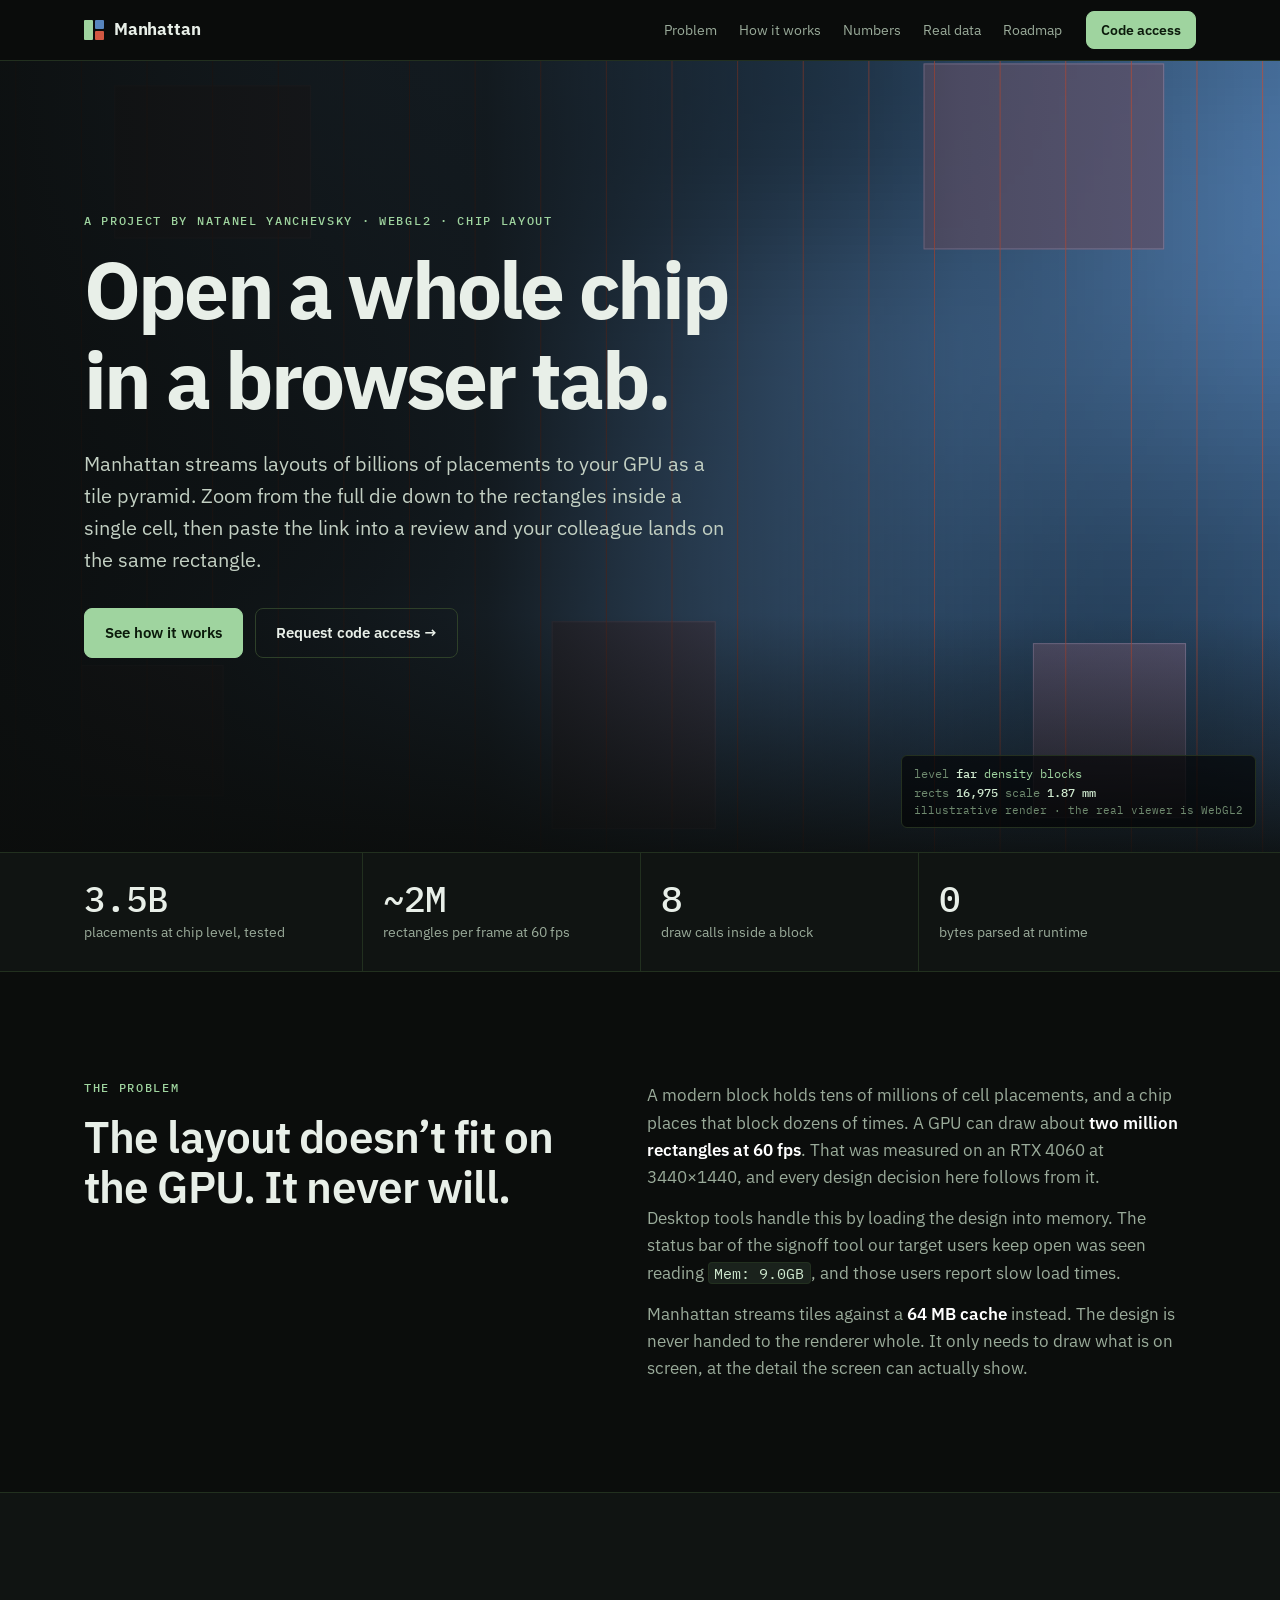
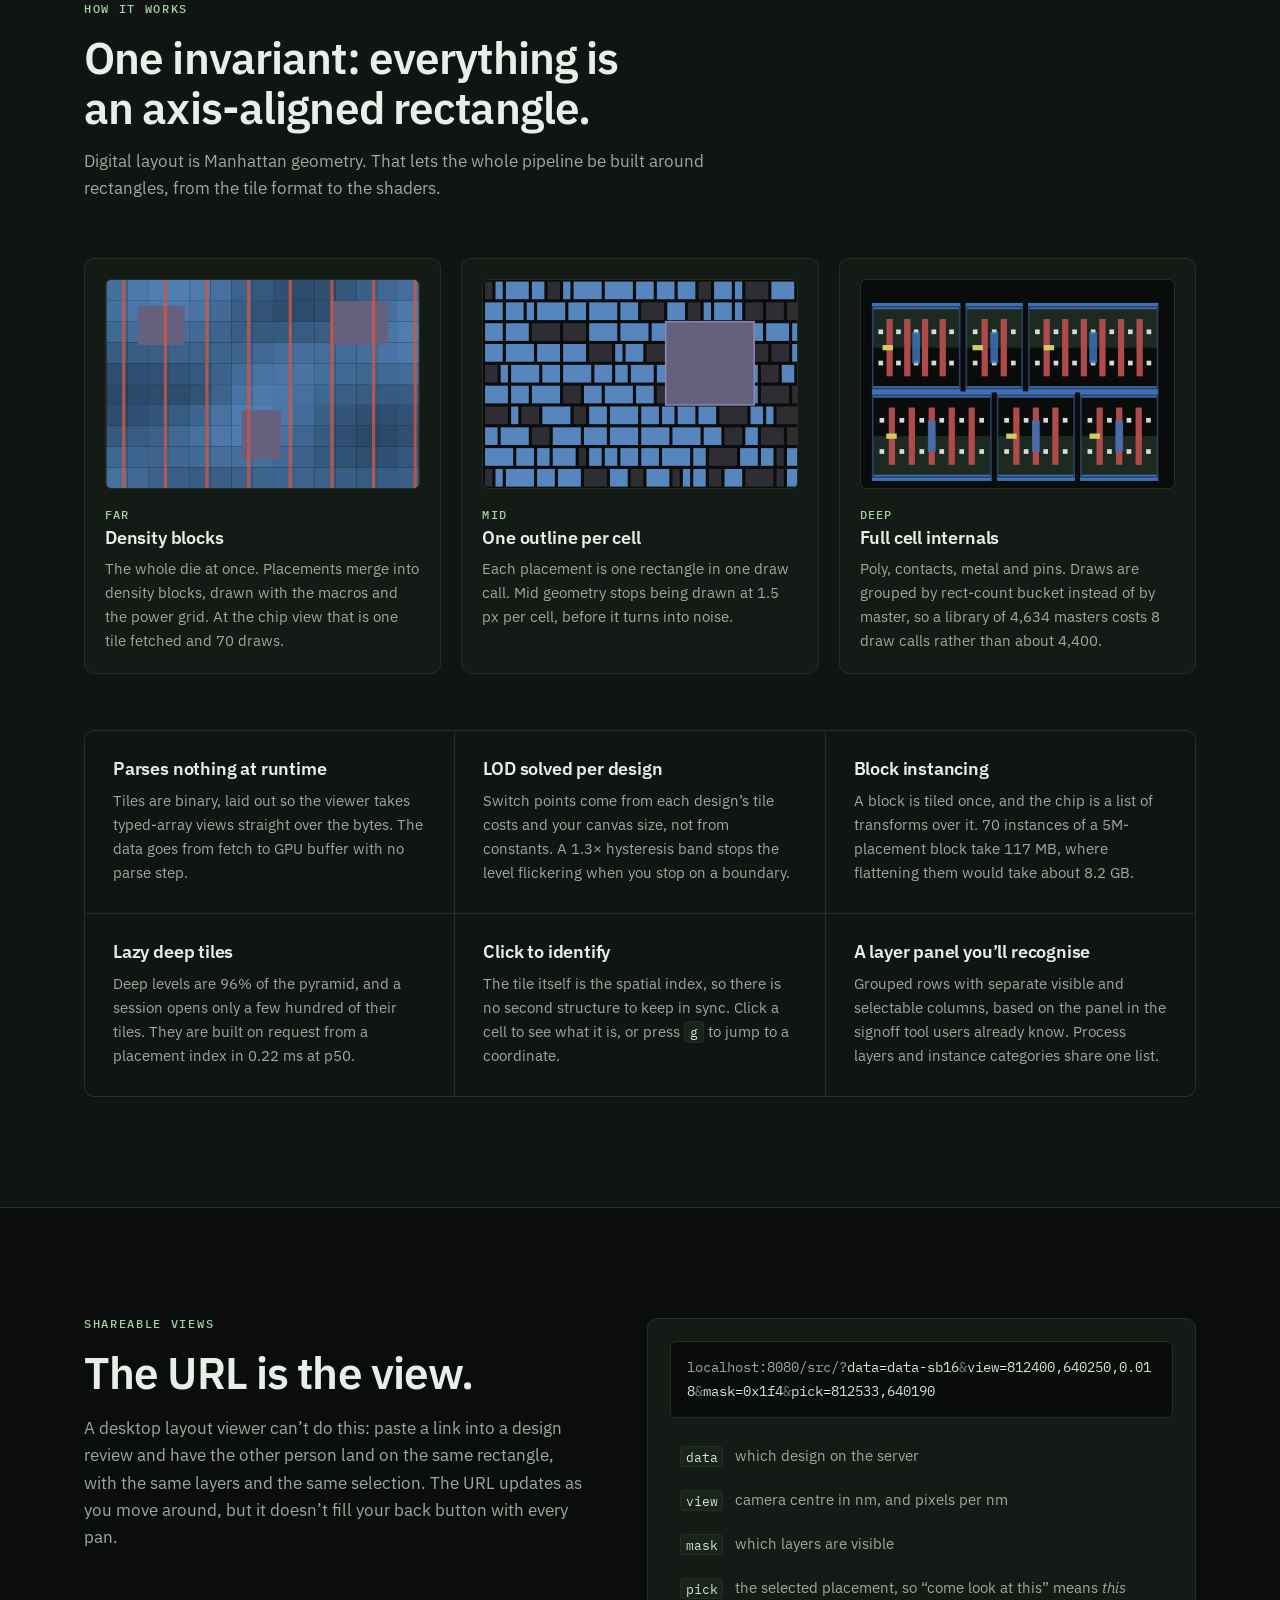
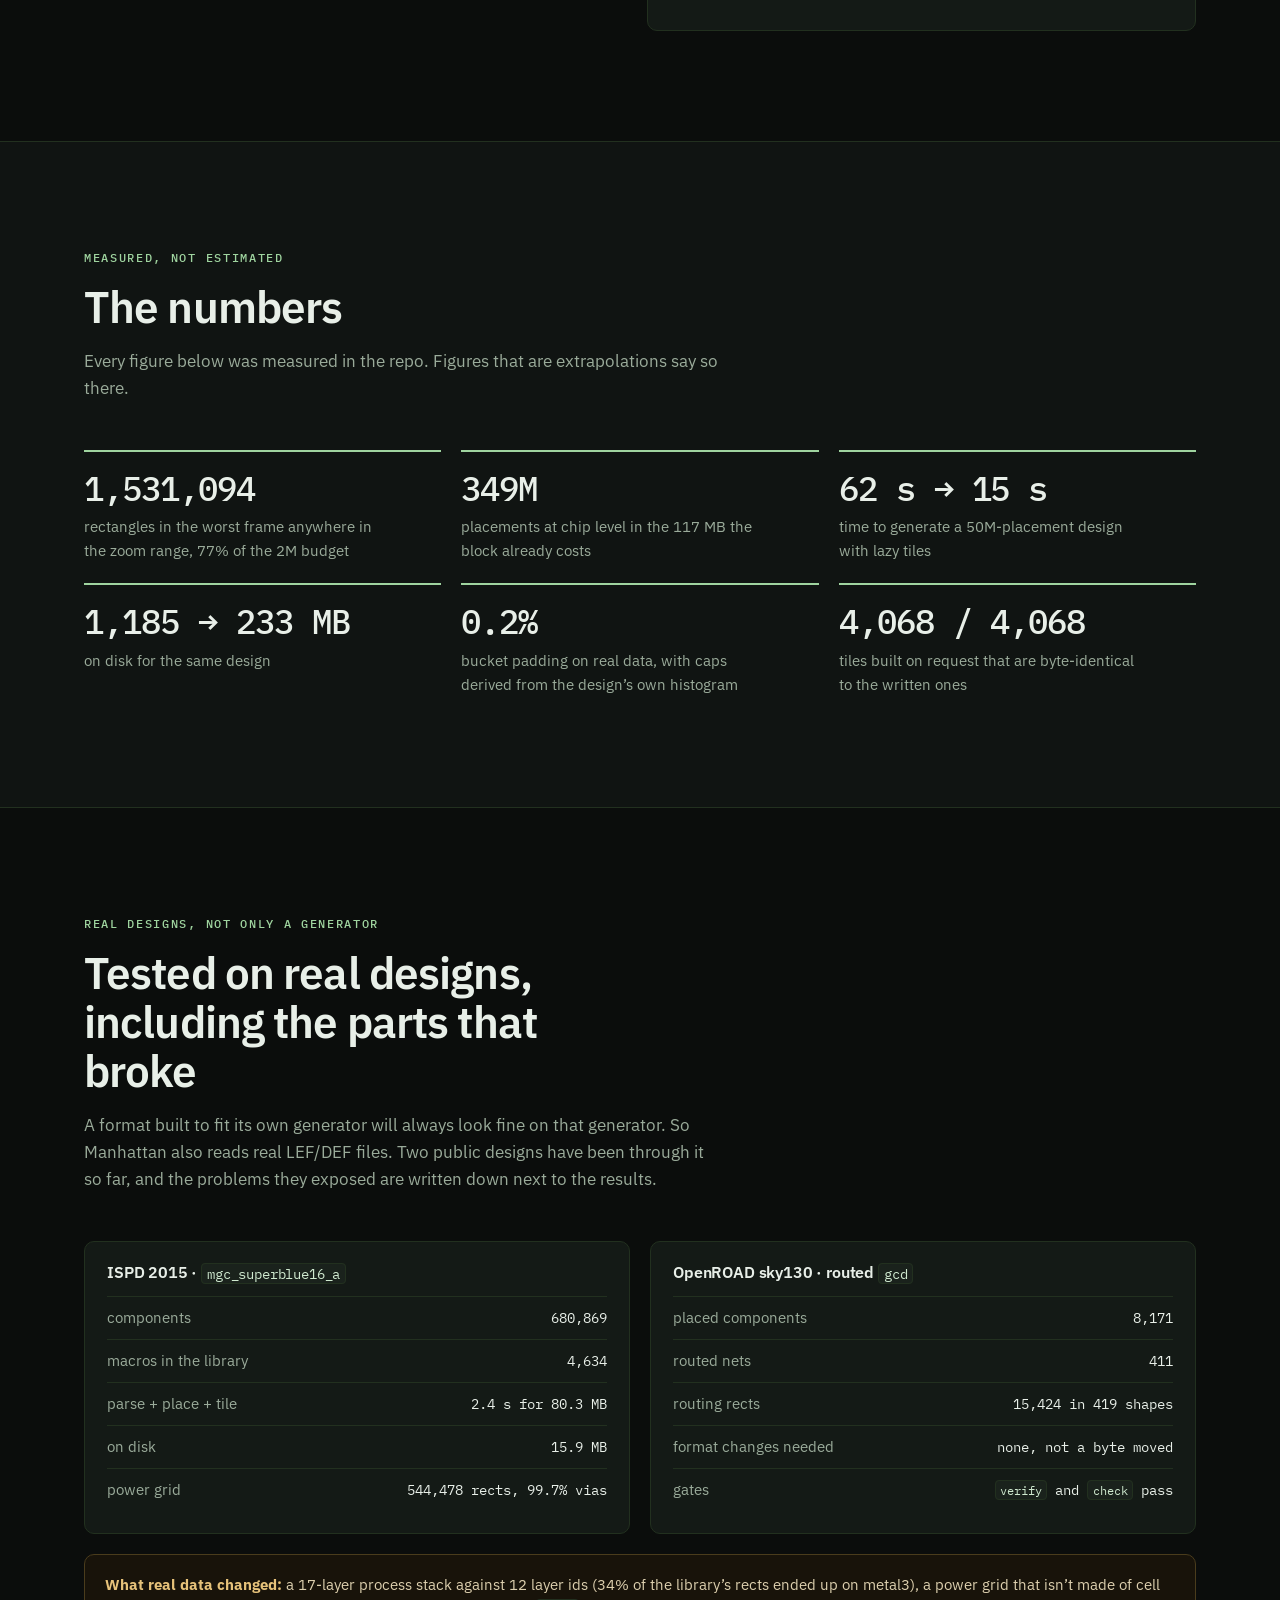
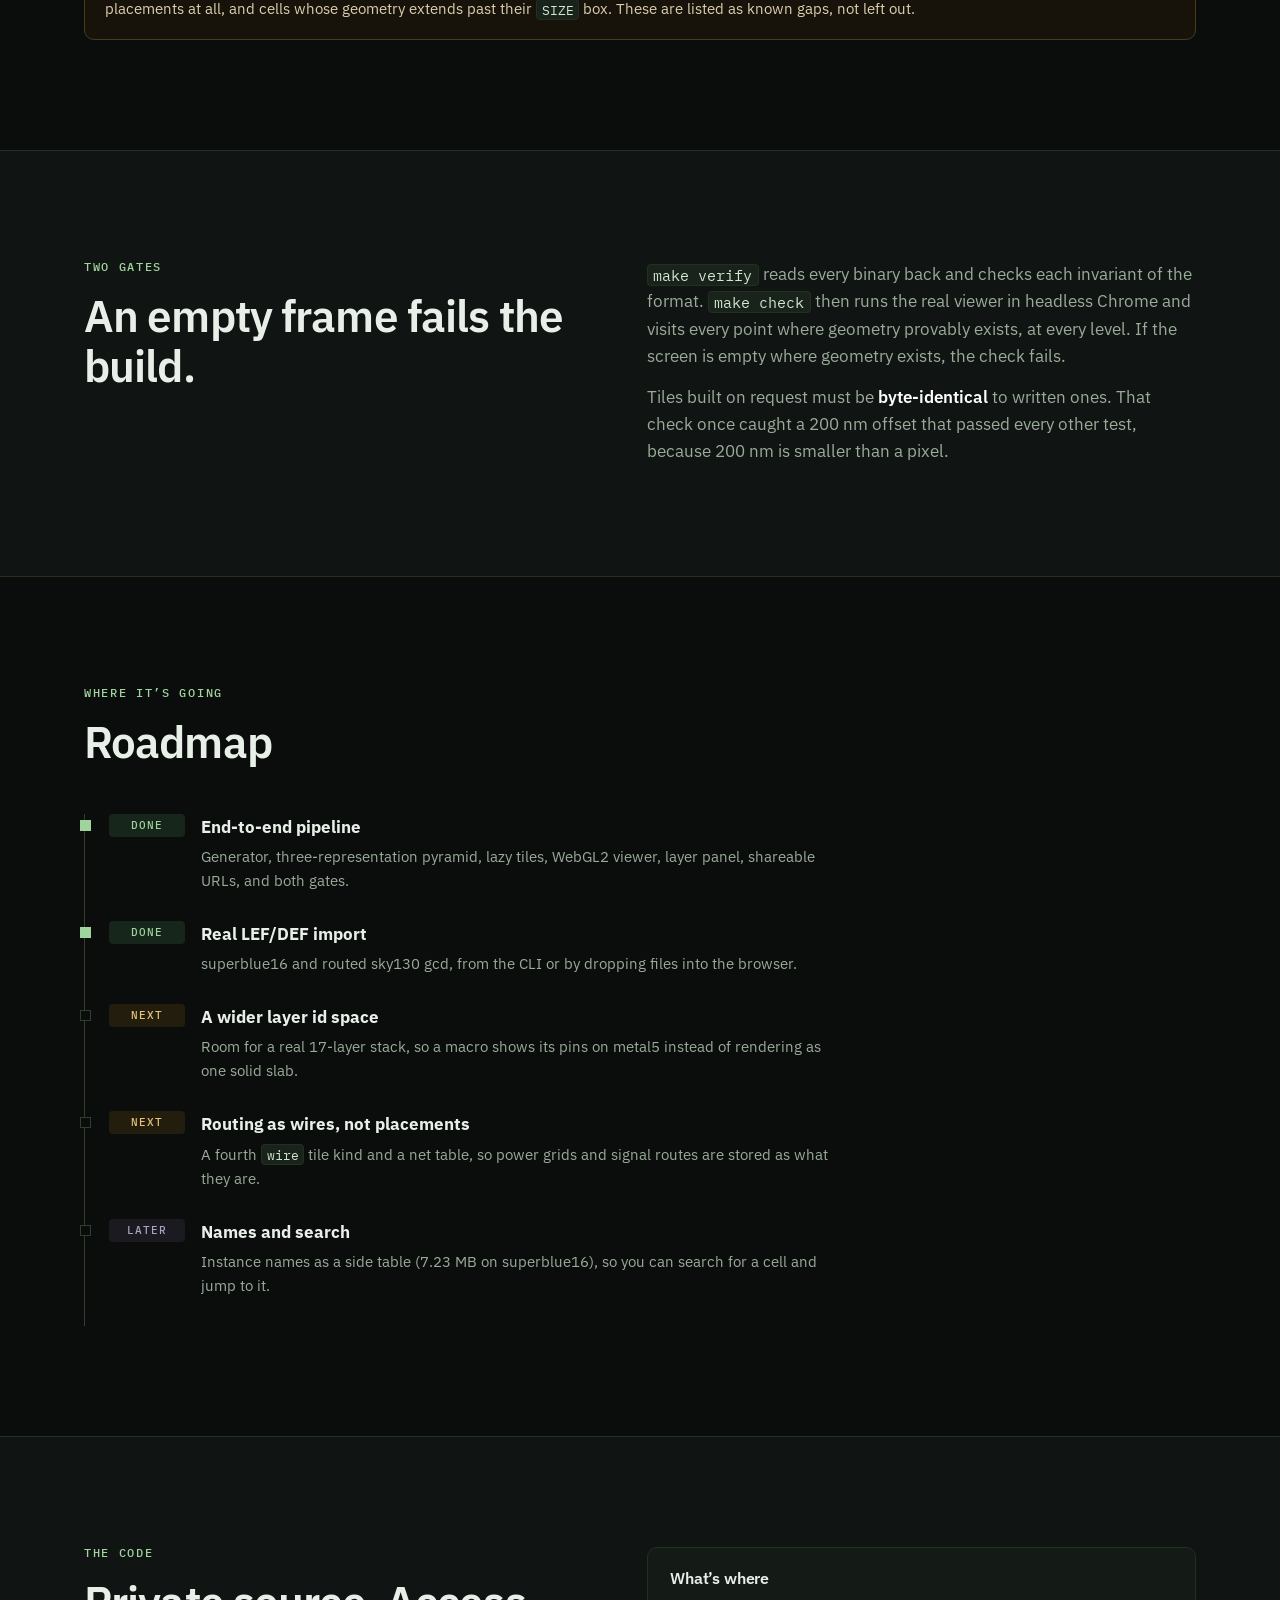
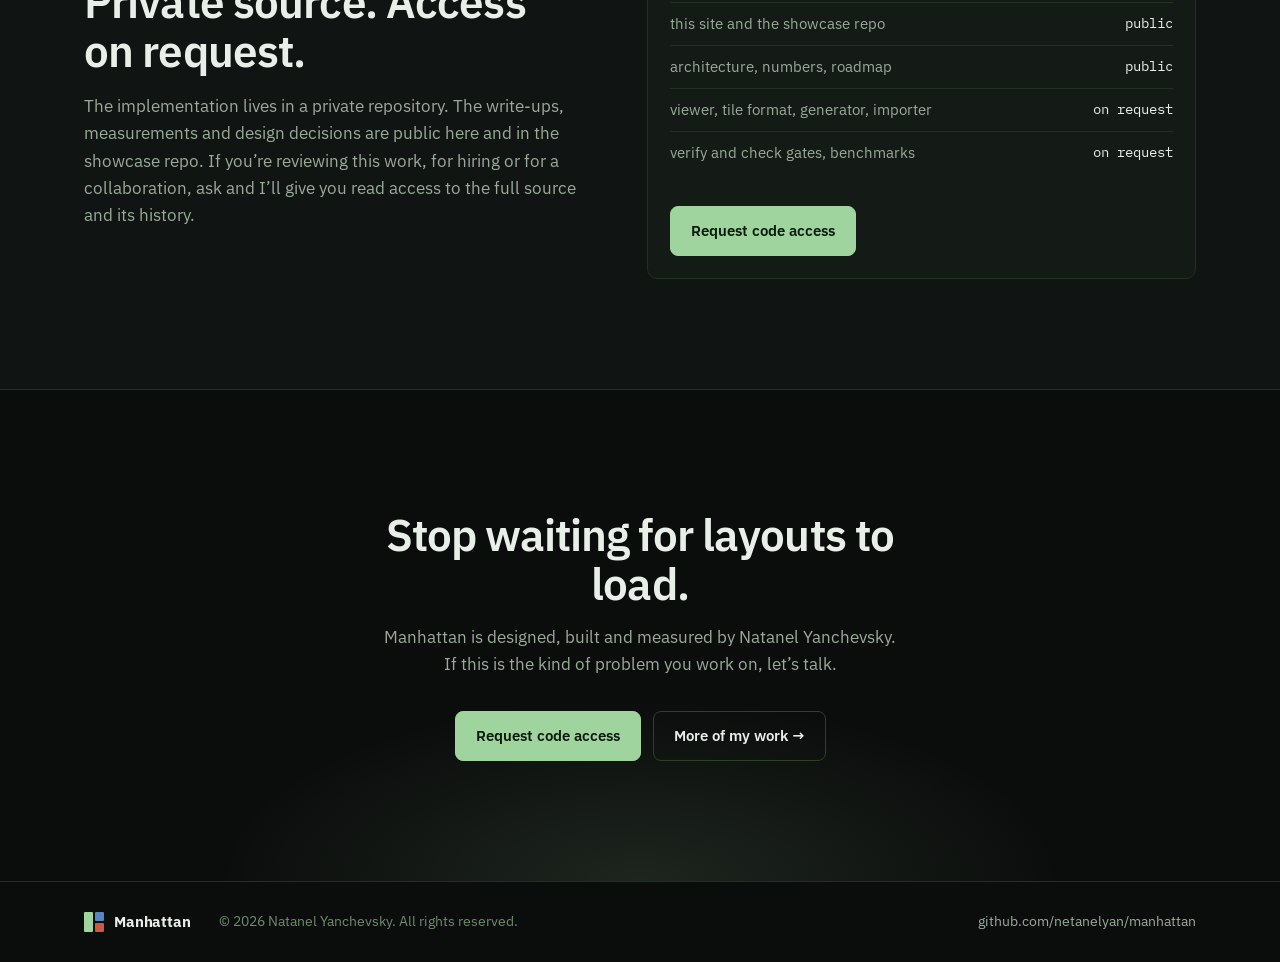
==== website/index.html @ e1d642c1 "Add the Manhattan showcase site, README and view-only license The implementation is private; this re" ====
<!doctype html>
<html lang="en">
<head>
<meta charset="utf-8">
<meta name="viewport" content="width=device-width, initial-scale=1">
<title>Manhattan - Chip layout in a browser tab</title>
<meta name="description" content="Manhattan streams chip layouts of billions of placements to a WebGL2 viewer as a tile pyramid. Pan from the whole die to the rectangles inside one cell, and share the exact view as a link.">
<link rel="icon" href="data:image/svg+xml,%3Csvg xmlns='http://www.w3.org/2000/svg' viewBox='0 0 32 32'%3E%3Crect width='32' height='32' rx='6' fill='%230b0d0c'/%3E%3Crect x='6' y='6' width='9' height='20' fill='%239fd49f'/%3E%3Crect x='17' y='6' width='9' height='9' fill='%235785bd'/%3E%3Crect x='17' y='17' width='9' height='9' fill='%23d15742'/%3E%3C/svg%3E">
<link rel="preconnect" href="https://fonts.googleapis.com">
<link rel="preconnect" href="https://fonts.gstatic.com" crossorigin>
<link href="https://fonts.googleapis.com/css2?family=IBM+Plex+Mono:wght@400;500&family=IBM+Plex+Sans:wght@400;500;600;700&display=swap" rel="stylesheet">
<link rel="stylesheet" href="styles.css">
</head>
<body>

<header class="nav">
  <div class="wrap nav-in">
    <a class="brand" href="#top" aria-label="Manhattan home">
      <span class="mark" aria-hidden="true"><i></i><i></i><i></i></span>
      Manhattan
    </a>
    <nav class="links" aria-label="Sections">
      <a href="#problem">Problem</a>
      <a href="#how">How it works</a>
      <a href="#numbers">Numbers</a>
      <a href="#real-data">Real data</a>
      <a href="#roadmap">Roadmap</a>
    </nav>
    <a class="btn btn-sm" href="#access">Code access</a>
  </div>
</header>

<main id="top">

<!-- Hero -->
<section class="hero">
  <canvas id="chip" aria-hidden="true"></canvas>
  <div class="hero-shade" aria-hidden="true"></div>
  <div class="wrap hero-in">
    <p class="eyebrow">A project by Natanel Yanchevsky · WebGL2 · chip layout</p>
    <h1>Open a whole chip<br>in a browser tab.</h1>
    <p class="lede">
      Manhattan streams layouts of billions of placements to your GPU as a tile pyramid.
      Zoom from the full die down to the rectangles inside a single cell,
      then paste the link into a review and your colleague lands on the same rectangle.
    </p>
    <div class="cta">
      <a class="btn" href="#how">See how it works</a>
      <a class="btn btn-ghost" href="#access">Request code access →</a>
    </div>
  </div>
  <div class="hud" aria-hidden="true">
    <div><span class="k">level</span> <b id="hud-level">far</b> <span id="hud-rep">density blocks</span></div>
    <div><span class="k">rects</span> <b id="hud-rects">0</b> <span class="k">scale</span> <b id="hud-scale">-</b></div>
    <div class="k small">illustrative render · the real viewer is WebGL2</div>
  </div>
</section>

<!-- Proof strip -->
<section class="strip" aria-label="Headline numbers">
  <div class="wrap strip-in">
    <div><b>3.5B</b><span>placements at chip level, tested</span></div>
    <div><b>~2M</b><span>rectangles per frame at 60 fps</span></div>
    <div><b>8</b><span>draw calls inside a block</span></div>
    <div><b>0</b><span>bytes parsed at runtime</span></div>
  </div>
</section>

<!-- Problem -->
<section id="problem" class="section">
  <div class="wrap two">
    <div>
      <p class="eyebrow">The problem</p>
      <h2>The layout doesn’t fit on the GPU. It never will.</h2>
    </div>
    <div class="prose">
      <p>
        A modern block holds tens of millions of cell placements, and a chip places that block
        dozens of times. A GPU can draw about <strong>two million rectangles at 60 fps</strong>.
        That was measured on an RTX 4060 at 3440×1440, and every design decision here follows from it.
      </p>
      <p>
        Desktop tools handle this by loading the design into memory. The status bar of the signoff
        tool our target users keep open was seen reading <code>Mem: 9.0GB</code>, and those users
        report slow load times.
      </p>
      <p>
        Manhattan streams tiles against a <strong>64 MB cache</strong> instead. The design is never handed to the renderer
        whole. It only needs to draw what is on screen, at the detail the screen can actually show.
      </p>
    </div>
  </div>
</section>

<!-- How -->
<section id="how" class="section alt">
  <div class="wrap">
    <p class="eyebrow">How it works</p>
    <h2>One invariant: everything is an axis-aligned rectangle.</h2>
    <p class="sub">
      Digital layout is Manhattan geometry. That lets the whole pipeline be built around
      rectangles, from the tile format to the shaders.
    </p>

    <div class="reps">
      <article class="rep">
        <svg viewBox="0 0 120 80" aria-hidden="true" class="rep-art">
          <g id="far-art"></g>
        </svg>
        <p class="tag">far</p>
        <h3>Density blocks</h3>
        <p>The whole die at once. Placements merge into density blocks, drawn with the macros and the power grid. At the chip view that is one tile fetched and 70 draws.</p>
      </article>
      <article class="rep">
        <svg viewBox="0 0 120 80" aria-hidden="true" class="rep-art">
          <g id="mid-art"></g>
        </svg>
        <p class="tag">mid</p>
        <h3>One outline per cell</h3>
        <p>Each placement is one rectangle in one draw call. Mid geometry stops being drawn at 1.5 px per cell, before it turns into noise.</p>
      </article>
      <article class="rep">
        <svg viewBox="0 0 120 80" aria-hidden="true" class="rep-art">
          <g id="deep-art"></g>
        </svg>
        <p class="tag">deep</p>
        <h3>Full cell internals</h3>
        <p>Poly, contacts, metal and pins. Draws are grouped by rect-count bucket instead of by master, so a library of 4,634 masters costs 8 draw calls rather than about 4,400.</p>
      </article>
    </div>

    <div class="grid3">
      <div class="feat">
        <h3>Parses nothing at runtime</h3>
        <p>Tiles are binary, laid out so the viewer takes typed-array views straight over the bytes. The data goes from fetch to GPU buffer with no parse step.</p>
      </div>
      <div class="feat">
        <h3>LOD solved per design</h3>
        <p>Switch points come from each design’s tile costs and your canvas size, not from constants. A 1.3× hysteresis band stops the level flickering when you stop on a boundary.</p>
      </div>
      <div class="feat">
        <h3>Block instancing</h3>
        <p>A block is tiled once, and the chip is a list of transforms over it. 70 instances of a 5M-placement block take 117 MB, where flattening them would take about 8.2 GB.</p>
      </div>
      <div class="feat">
        <h3>Lazy deep tiles</h3>
        <p>Deep levels are 96% of the pyramid, and a session opens only a few hundred of their tiles. They are built on request from a placement index in 0.22 ms at p50.</p>
      </div>
      <div class="feat">
        <h3>Click to identify</h3>
        <p>The tile itself is the spatial index, so there is no second structure to keep in sync. Click a cell to see what it is, or press <kbd>g</kbd> to jump to a coordinate.</p>
      </div>
      <div class="feat">
        <h3>A layer panel you’ll recognise</h3>
        <p>Grouped rows with separate visible and selectable columns, based on the panel in the signoff tool users already know. Process layers and instance categories share one list.</p>
      </div>
    </div>
  </div>
</section>

<!-- Share -->
<section id="share" class="section">
  <div class="wrap two">
    <div>
      <p class="eyebrow">Shareable views</p>
      <h2>The URL is the view.</h2>
      <p class="prose">
        A desktop layout viewer can’t do this: paste a link into a design review
        and have the other person land on the same rectangle, with the same layers and the same selection.
        The URL updates as you move around, but it doesn’t fill your back button with every pan.
      </p>
    </div>
    <div class="url-card">
      <div class="url" id="url">
        <span class="u-host">localhost:8080/src/?</span><span class="u-p" data-i="0">data=data-sb16</span>&amp;<span class="u-p" data-i="1">view=812400,640250,0.018</span>&amp;<span class="u-p" data-i="2">mask=0x1f4</span>&amp;<span class="u-p" data-i="3">pick=812533,640190</span>
      </div>
      <ul class="url-legend">
        <li data-i="0"><code>data</code> which design on the server</li>
        <li data-i="1"><code>view</code> camera centre in nm, and pixels per nm</li>
        <li data-i="2"><code>mask</code> which layers are visible</li>
        <li data-i="3"><code>pick</code> the selected placement, so “come look at this” means <em>this</em></li>
      </ul>
    </div>
  </div>
</section>

<!-- Numbers -->
<section id="numbers" class="section alt">
  <div class="wrap">
    <p class="eyebrow">Measured, not estimated</p>
    <h2>The numbers</h2>
    <p class="sub">Every figure below was measured in the repo. Figures that are extrapolations say so there.</p>
    <div class="stats">
      <div class="stat"><b>1,531,094</b><span>rectangles in the worst frame anywhere in the zoom range, 77% of the 2M budget</span></div>
      <div class="stat"><b>349M</b><span>placements at chip level in the 117 MB the block already costs</span></div>
      <div class="stat"><b>62 s → 15 s</b><span>time to generate a 50M-placement design with lazy tiles</span></div>
      <div class="stat"><b>1,185 → 233 MB</b><span>on disk for the same design</span></div>
      <div class="stat"><b>0.2%</b><span>bucket padding on real data, with caps derived from the design’s own histogram</span></div>
      <div class="stat"><b>4,068 / 4,068</b><span>tiles built on request that are byte-identical to the written ones</span></div>
    </div>
  </div>
</section>

<!-- Real data -->
<section id="real-data" class="section">
  <div class="wrap">
    <p class="eyebrow">Real designs, not only a generator</p>
    <h2>Tested on real designs, including the parts that broke</h2>
    <p class="sub">
      A format built to fit its own generator will always look fine on that generator.
      So Manhattan also reads real LEF/DEF files. Two public designs have been through it so far,
      and the problems they exposed are written down next to the results.
    </p>
    <div class="tables">
      <div class="tcard">
        <h3>ISPD 2015 · <code>mgc_superblue16_a</code></h3>
        <table>
          <tr><th>components</th><td>680,869</td></tr>
          <tr><th>macros in the library</th><td>4,634</td></tr>
          <tr><th>parse + place + tile</th><td>2.4 s for 80.3 MB</td></tr>
          <tr><th>on disk</th><td>15.9 MB</td></tr>
          <tr><th>power grid</th><td>544,478 rects, 99.7% vias</td></tr>
        </table>
      </div>
      <div class="tcard">
        <h3>OpenROAD sky130 · routed <code>gcd</code></h3>
        <table>
          <tr><th>placed components</th><td>8,171</td></tr>
          <tr><th>routed nets</th><td>411</td></tr>
          <tr><th>routing rects</th><td>15,424 in 419 shapes</td></tr>
          <tr><th>format changes needed</th><td>none, not a byte moved</td></tr>
          <tr><th>gates</th><td><code>verify</code> and <code>check</code> pass</td></tr>
        </table>
      </div>
    </div>
    <div class="callout">
      <b>What real data changed:</b> a 17-layer process stack against 12 layer ids (34% of the library’s rects
      ended up on metal3), a power grid that isn’t made of cell placements at all, and cells whose
      geometry extends past their <code>SIZE</code> box. These are listed as known gaps, not left out.
    </div>
  </div>
</section>

<!-- Gates -->
<section class="section alt">
  <div class="wrap two">
    <div>
      <p class="eyebrow">Two gates</p>
      <h2>An empty frame fails the build.</h2>
    </div>
    <div class="prose">
      <p>
        <code>make verify</code> reads every binary back and checks each invariant of the format.
        <code>make check</code> then runs the real viewer in headless Chrome and visits every point where geometry
        provably exists, at every level. If the screen is empty where geometry exists, the check fails.
      </p>
      <p>
        Tiles built on request must be <strong>byte-identical</strong> to written ones.
        That check once caught a 200 nm offset that passed every other test, because 200 nm is smaller than a pixel.
      </p>
    </div>
  </div>
</section>

<!-- Roadmap -->
<section id="roadmap" class="section">
  <div class="wrap">
    <p class="eyebrow">Where it’s going</p>
    <h2>Roadmap</h2>
    <ol class="road">
      <li><span class="st done">done</span><div><b>End-to-end pipeline</b><p>Generator, three-representation pyramid, lazy tiles, WebGL2 viewer, layer panel, shareable URLs, and both gates.</p></div></li>
      <li><span class="st done">done</span><div><b>Real LEF/DEF import</b><p>superblue16 and routed sky130 gcd, from the CLI or by dropping files into the browser.</p></div></li>
      <li><span class="st next">next</span><div><b>A wider layer id space</b><p>Room for a real 17-layer stack, so a macro shows its pins on metal5 instead of rendering as one solid slab.</p></div></li>
      <li><span class="st next">next</span><div><b>Routing as wires, not placements</b><p>A fourth <code>wire</code> tile kind and a net table, so power grids and signal routes are stored as what they are.</p></div></li>
      <li><span class="st later">later</span><div><b>Names and search</b><p>Instance names as a side table (7.23 MB on superblue16), so you can search for a cell and jump to it.</p></div></li>
    </ol>
  </div>
</section>

<!-- Access -->
<section id="access" class="section alt">
  <div class="wrap two">
    <div>
      <p class="eyebrow">The code</p>
      <h2>Private source. Access on request.</h2>
      <p class="prose">
        The implementation lives in a private repository. The write-ups, measurements and design decisions
        are public here and in the showcase repo. If you’re reviewing this work, for hiring or for a
        collaboration, ask and I’ll give you read access to the full source and its history.
      </p>
    </div>
    <div class="tcard">
      <h3>What’s where</h3>
      <table>
        <tr><th>this site and the showcase repo</th><td>public</td></tr>
        <tr><th>architecture, numbers, roadmap</th><td>public</td></tr>
        <tr><th>viewer, tile format, generator, importer</th><td>on request</td></tr>
        <tr><th>verify and check gates, benchmarks</th><td>on request</td></tr>
      </table>
      <div class="cta">
        <a class="btn" href="https://github.com/netanelyan/manhattan/issues/new?title=Code%20access%20request&amp;body=Who%20I%20am%20and%20why%20I%27d%20like%20to%20see%20the%20source%3A%0A">Request code access</a>
      </div>
    </div>
  </div>
</section>

<!-- Final CTA -->
<section class="final">
  <div class="wrap final-in">
    <h2>Stop waiting for layouts to load.</h2>
    <p>Manhattan is designed, built and measured by Natanel Yanchevsky. If this is the kind of problem you work on, let’s talk.</p>
    <div class="cta">
      <a class="btn" href="https://github.com/netanelyan/manhattan/issues/new?title=Code%20access%20request&amp;body=Who%20I%20am%20and%20why%20I%27d%20like%20to%20see%20the%20source%3A%0A">Request code access</a>
      <a class="btn btn-ghost" href="https://github.com/netanelyan">More of my work →</a>
    </div>
  </div>
</section>

</main>

<footer class="foot">
  <div class="wrap foot-in">
    <span class="brand small"><span class="mark" aria-hidden="true"><i></i><i></i><i></i></span>Manhattan</span>
    <span>© 2026 Natanel Yanchevsky. All rights reserved.</span>
    <a href="https://github.com/netanelyan/manhattan">github.com/netanelyan/manhattan</a>
  </div>
</footer>

<script src="main.js" type="module"></script>
</body>
</html>
---- website/styles.css ----
:root {
  --bg: #0b0d0c;
  --bg-2: #101412;
  --panel: #141a16;
  --line: #22301f;
  --line-2: #2e4029;
  --text: #e8efe8;
  --muted: #9aab9a;
  --dim: #6f8a6f;
  --accent: #9fd49f;
  --accent-ink: #0b1a0b;
  --cell: #5785bd;
  --macro: #66607f;
  --power: #d15742;
  --gold: #e6c27a;
  --sans: "IBM Plex Sans", system-ui, -apple-system, "Segoe UI", sans-serif;
  --mono: "IBM Plex Mono", Consolas, "DejaVu Sans Mono", monospace;
  --r: 10px;
}

* { box-sizing: border-box; }
html { scroll-behavior: smooth; scroll-padding-top: 72px; }
@media (prefers-reduced-motion: reduce) { html { scroll-behavior: auto; } }
body {
  margin: 0; background: var(--bg); color: var(--text);
  font: 17px/1.6 var(--sans); -webkit-font-smoothing: antialiased;
  overflow-x: hidden;
}
a { color: inherit; }
code, kbd {
  font: 0.88em var(--mono); background: #1a221c; border: 1px solid var(--line);
  padding: 0.05em 0.35em; border-radius: 4px; color: #cfe9cf;
}
h1, h2, h3 { line-height: 1.12; margin: 0; letter-spacing: -0.02em; }
h2 { font-size: clamp(28px, 4vw, 44px); font-weight: 600; max-width: 22ch; }
h3 { font-size: 18px; font-weight: 600; letter-spacing: -0.01em; }
p { margin: 0; }
strong { color: #fff; font-weight: 600; }

.wrap { max-width: 1160px; margin: 0 auto; padding: 0 24px; }
@media (max-width: 600px) { .wrap { padding: 0 16px; } }

.eyebrow {
  font: 500 12px/1 var(--mono); letter-spacing: 0.14em; text-transform: uppercase;
  color: var(--accent); margin-bottom: 18px;
}
.sub { color: var(--muted); max-width: 64ch; margin-top: 16px; }
.prose { color: var(--muted); }
.prose p + p { margin-top: 14px; }
.prose p, p.prose { margin-top: 0; }
div > h2 + .prose, div > h2 + p.prose { margin-top: 18px; }

/* Buttons */
.btn {
  display: inline-flex; align-items: center; gap: 8px;
  background: var(--accent); color: var(--accent-ink); text-decoration: none;
  font-weight: 600; font-size: 15px; padding: 12px 20px; border-radius: 8px;
  border: 1px solid var(--accent); transition: transform .15s, background .15s;
}
.btn:hover { background: #b7e3b7; transform: translateY(-1px); }
.btn-ghost { background: transparent; color: var(--text); border-color: var(--line-2); }
.btn-ghost:hover { background: #16201a; }
.btn-sm { padding: 7px 14px; font-size: 14px; }
.cta { display: flex; flex-wrap: wrap; gap: 12px; margin-top: 32px; }

/* Nav */
.nav {
  position: sticky; top: 0; z-index: 20;
  background: rgba(11, 13, 12, 0.78); backdrop-filter: blur(10px);
  border-bottom: 1px solid var(--line);
}
.nav-in { display: flex; align-items: center; gap: 24px; height: 60px; }
.brand { display: inline-flex; align-items: center; gap: 10px; font-weight: 700; text-decoration: none; letter-spacing: -0.01em; }
.links { display: flex; gap: 22px; margin-left: auto; font-size: 14px; }
.links a { color: var(--muted); text-decoration: none; }
.links a:hover { color: var(--text); }
@media (max-width: 820px) { .links { display: none; } .nav .btn { margin-left: auto; } }

.mark { display: inline-grid; grid-template: 1fr 1fr / 1fr 1fr; gap: 2px; width: 20px; height: 20px; }
.mark i { display: block; border-radius: 1px; }
.mark i:nth-child(1) { grid-row: 1 / 3; background: var(--accent); }
.mark i:nth-child(2) { background: var(--cell); }
.mark i:nth-child(3) { background: var(--power); }

/* Hero */
.hero { position: relative; min-height: min(88vh, 820px); display: flex; align-items: center; overflow: hidden; border-bottom: 1px solid var(--line); }
#chip { position: absolute; inset: 0; width: 100%; height: 100%; display: block; }
.hero-shade {
  position: absolute; inset: 0; pointer-events: none;
  background:
    linear-gradient(90deg, rgba(11,13,12,.96) 0%, rgba(11,13,12,.86) 38%, rgba(11,13,12,.25) 75%, rgba(11,13,12,.1) 100%),
    linear-gradient(0deg, rgba(11,13,12,.9) 0%, rgba(11,13,12,0) 30%);
}
.hero-in { position: relative; padding-top: 80px; padding-bottom: 120px; width: 100%; }
.hero h1 { font-size: clamp(40px, 7vw, 80px); font-weight: 700; letter-spacing: -0.035em; }
.lede { font-size: clamp(17px, 1.6vw, 20px); color: #c3d0c3; max-width: 54ch; margin-top: 24px; }
@media (max-width: 700px) {
  .hero-shade { background: linear-gradient(0deg, rgba(11,13,12,.95) 0%, rgba(11,13,12,.8) 60%, rgba(11,13,12,.55) 100%); }
}

.hud {
  position: absolute; right: 24px; bottom: 24px; z-index: 2;
  font: 12px/1.6 var(--mono); color: var(--accent);
  background: rgba(0,0,0,.6); border: 1px solid #24301f; padding: 8px 12px; border-radius: 6px;
}
.hud b { color: #cfe9cf; font-weight: 500; }
.hud .k { color: var(--dim); }
.hud .small { font-size: 10.5px; }
@media (max-width: 700px) { .hud { left: 16px; right: auto; bottom: 16px; } }

/* Strip */
.strip { border-bottom: 1px solid var(--line); background: var(--bg-2); }
.strip-in { display: grid; grid-template-columns: repeat(4, 1fr); }
.strip-in div { padding: 28px 20px; border-left: 1px solid var(--line); display: flex; flex-direction: column; gap: 4px; }
.strip-in div:first-child { border-left: 0; padding-left: 0; }
.strip b { font: 500 clamp(26px, 3vw, 36px)/1 var(--mono); color: var(--text); letter-spacing: -0.03em; }
.strip span { color: var(--muted); font-size: 14px; }
@media (max-width: 760px) {
  .strip-in { grid-template-columns: 1fr 1fr; }
  .strip-in div { border-left: 0; padding-left: 0; border-top: 1px solid var(--line); }
  .strip-in div:nth-child(-n+2) { border-top: 0; }
}

/* Sections */
.section { padding: 110px 0; }
.section.alt { background: var(--bg-2); border-top: 1px solid var(--line); border-bottom: 1px solid var(--line); }
@media (max-width: 700px) { .section { padding: 72px 0; } }
.two { display: grid; grid-template-columns: 1fr 1.1fr; gap: 64px; align-items: start; }
@media (max-width: 860px) { .two { grid-template-columns: 1fr; gap: 28px; } }

/* Representations */
.reps { display: grid; grid-template-columns: repeat(3, 1fr); gap: 20px; margin-top: 56px; }
.rep { background: var(--panel); border: 1px solid var(--line); border-radius: var(--r); padding: 20px; }
.rep-art { width: 100%; aspect-ratio: 3 / 2; display: block; background: #0a0c0b; border: 1px solid var(--line); border-radius: 6px; margin-bottom: 18px; }
.rep .tag { font: 500 12px var(--mono); color: var(--accent); letter-spacing: .1em; text-transform: uppercase; margin-bottom: 6px; }
.rep h3 + p { color: var(--muted); font-size: 15px; margin-top: 8px; }
@media (max-width: 860px) { .reps { grid-template-columns: 1fr; } }

.grid3 { display: grid; grid-template-columns: repeat(3, 1fr); gap: 1px; background: var(--line); border: 1px solid var(--line); border-radius: var(--r); overflow: hidden; margin-top: 56px; }
.feat { background: var(--bg-2); padding: 28px; }
.feat p { color: var(--muted); font-size: 15px; margin-top: 10px; }
@media (max-width: 860px) { .grid3 { grid-template-columns: 1fr 1fr; } }
@media (max-width: 560px) { .grid3 { grid-template-columns: 1fr; } }

/* URL card */
.url-card { background: var(--panel); border: 1px solid var(--line); border-radius: var(--r); padding: 22px; }
.url { font: 14px/1.7 var(--mono); color: var(--dim); word-break: break-all; background: #0a0c0b; border: 1px solid var(--line); border-radius: 6px; padding: 14px 16px; }
.u-host { color: var(--muted); }
.u-p { color: #cfe9cf; border-radius: 3px; transition: background .15s, color .15s; }
.u-p.on { background: var(--accent); color: var(--accent-ink); }
.url-legend { list-style: none; padding: 0; margin: 18px 0 0; display: grid; gap: 4px; }
.url-legend li { color: var(--muted); font-size: 15px; padding: 8px 10px; border-radius: 6px; cursor: default; transition: background .15s; }
.url-legend li.on { background: #16201a; color: var(--text); }
.url-legend code { margin-right: 8px; }

/* Stats */
.stats { display: grid; grid-template-columns: repeat(3, 1fr); gap: 20px; margin-top: 48px; }
.stat { border-top: 2px solid var(--accent); padding-top: 18px; }
.stat b { display: block; font: 500 clamp(26px, 3vw, 34px)/1.1 var(--mono); letter-spacing: -0.03em; }
.stat span { display: block; color: var(--muted); font-size: 15px; margin-top: 8px; max-width: 34ch; }
@media (max-width: 860px) { .stats { grid-template-columns: 1fr 1fr; } }
@media (max-width: 520px) { .stats { grid-template-columns: 1fr; } }

/* Tables */
.tables { display: grid; grid-template-columns: 1fr 1fr; gap: 20px; margin-top: 48px; }
@media (max-width: 860px) { .tables { grid-template-columns: 1fr; } }
.tcard { background: var(--panel); border: 1px solid var(--line); border-radius: var(--r); padding: 22px; }
.tcard h3 { font-size: 16px; margin-bottom: 14px; }
.tcard table { width: 100%; border-collapse: collapse; font-size: 15px; }
.tcard th { text-align: left; font-weight: 400; color: var(--muted); padding: 9px 0; border-top: 1px solid var(--line); }
.tcard td { text-align: right; font-family: var(--mono); font-size: 14px; padding: 9px 0; border-top: 1px solid var(--line); }
.callout { margin-top: 20px; padding: 18px 20px; border: 1px solid #4a3c1c; background: #18130a; border-radius: var(--r); color: #dccfae; font-size: 15px; }
.callout b { color: var(--gold); }

/* Roadmap */
.road { list-style: none; padding: 0; margin: 48px 0 0; border-left: 1px solid var(--line-2); }
.road li { display: grid; grid-template-columns: 76px 1fr; gap: 16px; padding: 0 0 28px 24px; position: relative; }
.road li::before { content: ""; position: absolute; left: -5px; top: 6px; width: 9px; height: 9px; background: var(--bg); border: 1px solid var(--line-2); }
.road li:has(.done)::before { background: var(--accent); border-color: var(--accent); }
.road p { color: var(--muted); font-size: 15px; margin-top: 4px; max-width: 70ch; }
.st { font: 500 11px/1 var(--mono); text-transform: uppercase; letter-spacing: .1em; padding: 6px 0; text-align: center; border-radius: 4px; height: fit-content; }
.st.done { background: #16261a; color: var(--accent); }
.st.next { background: #231d0e; color: var(--gold); }
.st.later { background: #1a1a20; color: #a9a6c2; }

/* Terminal */
.term { background: #070908; border: 1px solid var(--line-2); border-radius: var(--r); overflow: hidden; }
.term-bar { display: flex; align-items: center; gap: 6px; padding: 10px 14px; border-bottom: 1px solid var(--line); font: 12px var(--mono); color: var(--dim); }
.term-bar i { width: 10px; height: 10px; border-radius: 50%; background: #253025; }
.term-bar span { margin-left: 8px; }
.copy { margin-left: auto; font: 12px var(--mono); background: none; color: var(--muted); border: 1px solid var(--line-2); border-radius: 4px; padding: 3px 10px; cursor: pointer; }
.copy:hover { color: var(--text); }
.term pre { margin: 0; padding: 18px; font: 14px/1.75 var(--mono); color: #cfe9cf; overflow-x: auto; }
.term .c { color: var(--dim); }
.term .m { color: var(--dim); }
.term .o { color: var(--accent); }

/* Final */
.final { padding: 120px 0; text-align: center; background:
  radial-gradient(600px 260px at 50% 100%, rgba(159,212,159,.12), transparent 70%); }
.final-in { display: flex; flex-direction: column; align-items: center; }
.final h2 { max-width: 20ch; }
.final p { color: var(--muted); margin-top: 16px; max-width: 52ch; }
.final .cta { justify-content: center; }

/* Footer */
.foot { border-top: 1px solid var(--line); padding: 28px 0; font-size: 14px; color: var(--dim); }
.foot-in { display: flex; flex-wrap: wrap; gap: 12px 28px; align-items: center; }
.foot a { margin-left: auto; color: var(--muted); text-decoration: none; }
.foot a:hover { color: var(--text); }
.brand.small { color: var(--text); font-size: 15px; }
@media (max-width: 700px) { .foot a { margin-left: 0; } }

:focus-visible { outline: 2px solid var(--accent); outline-offset: 2px; }
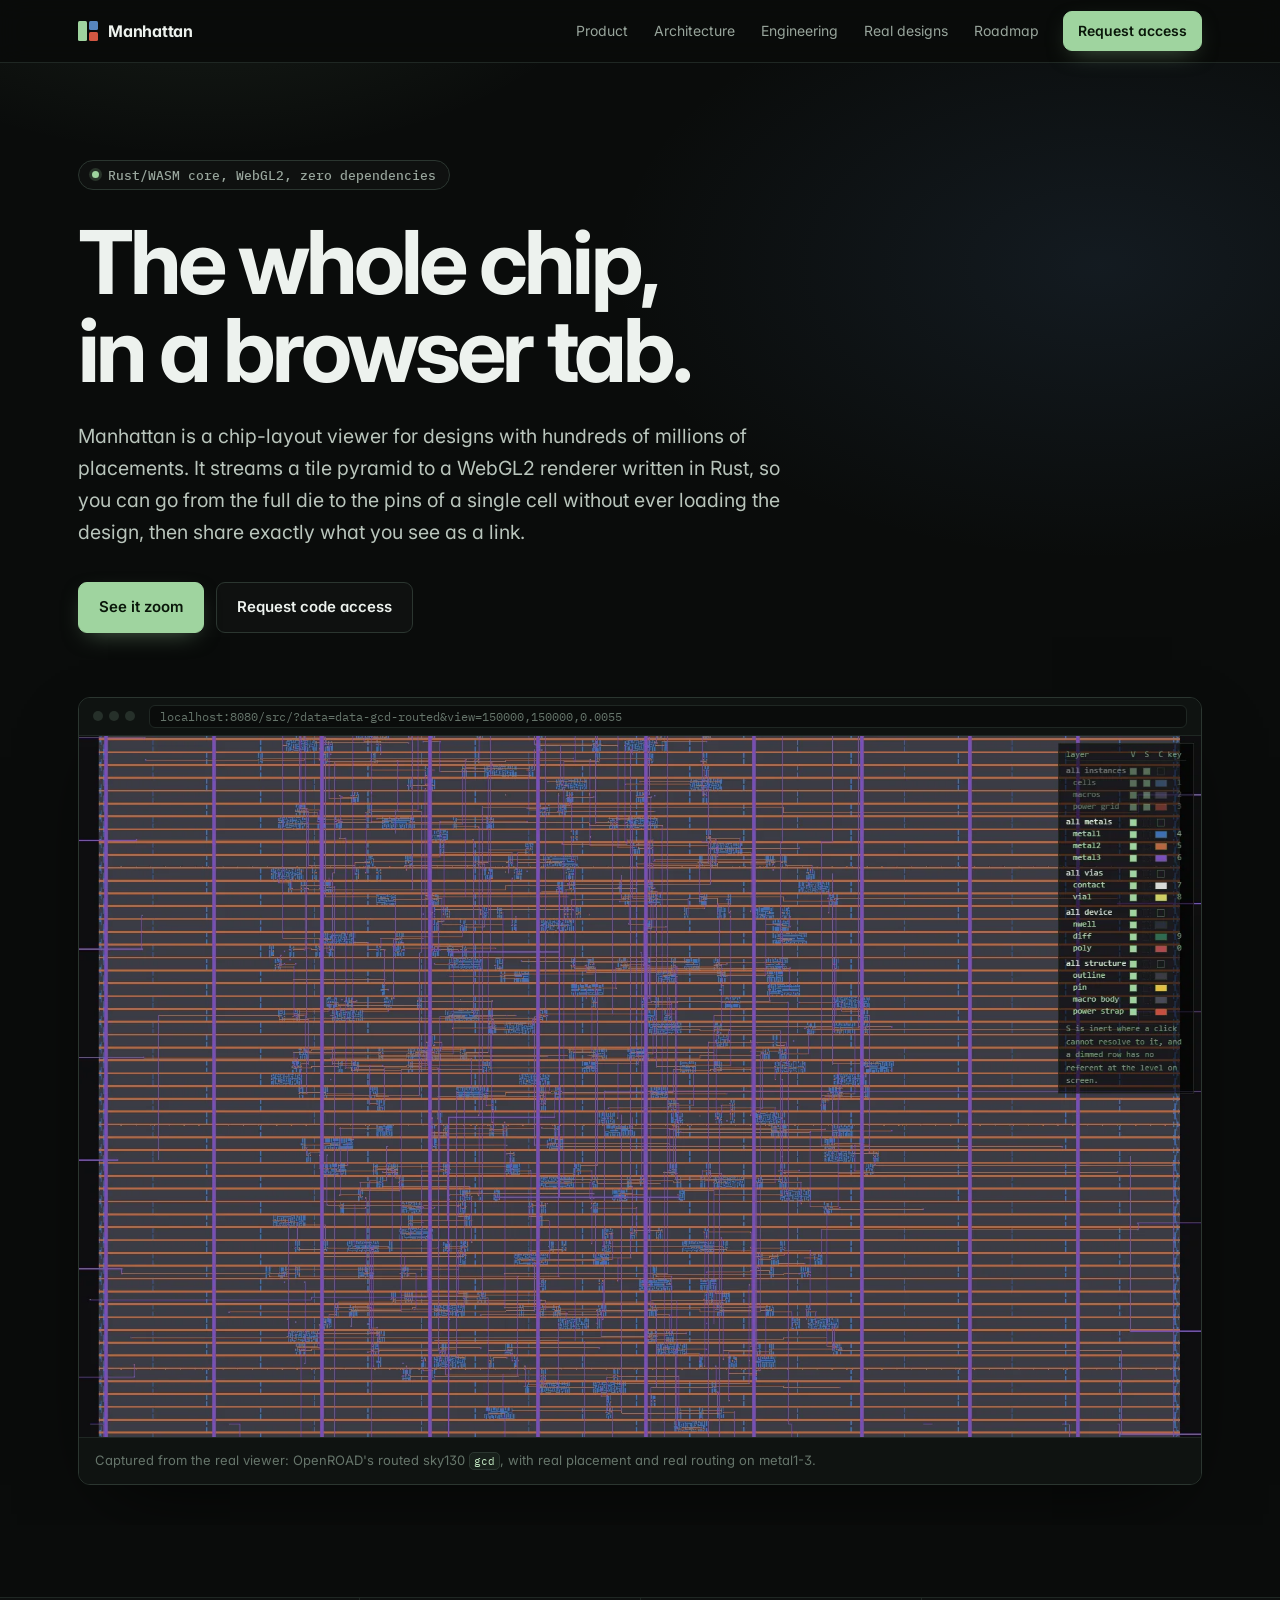
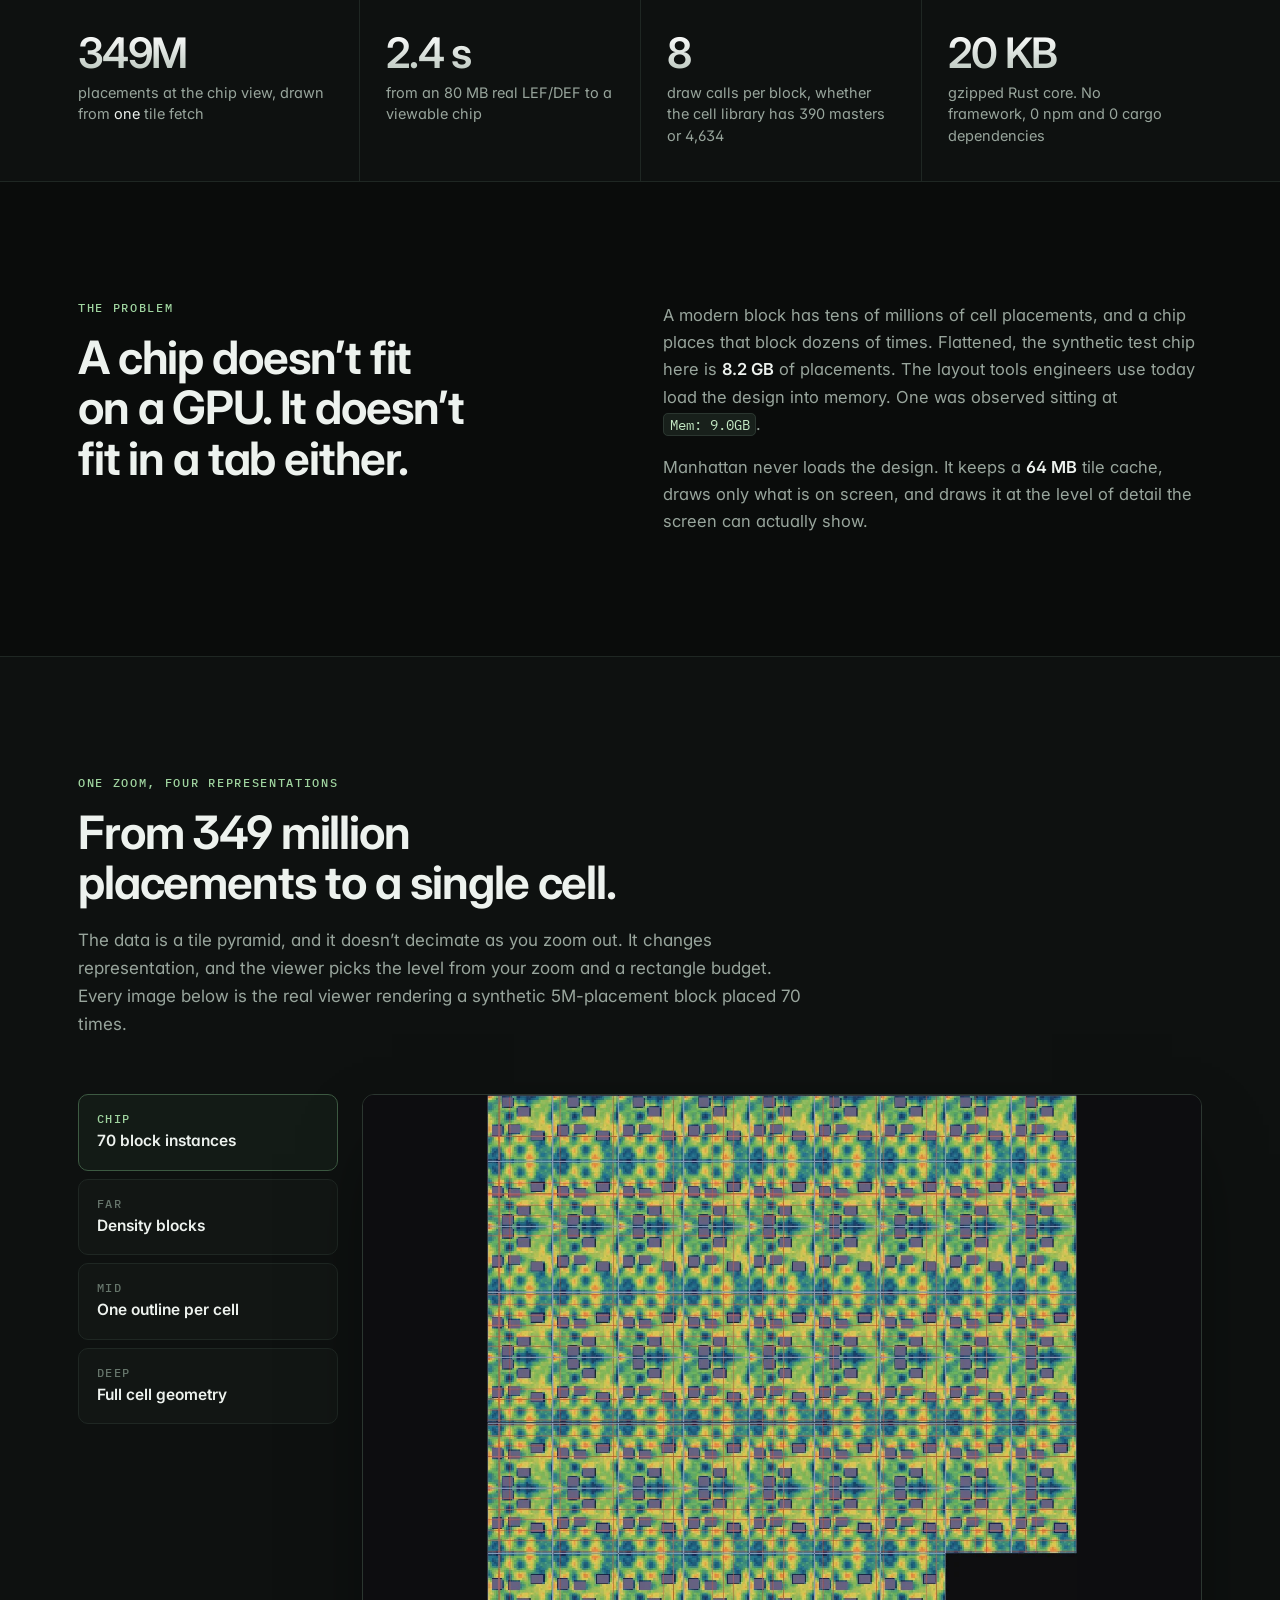
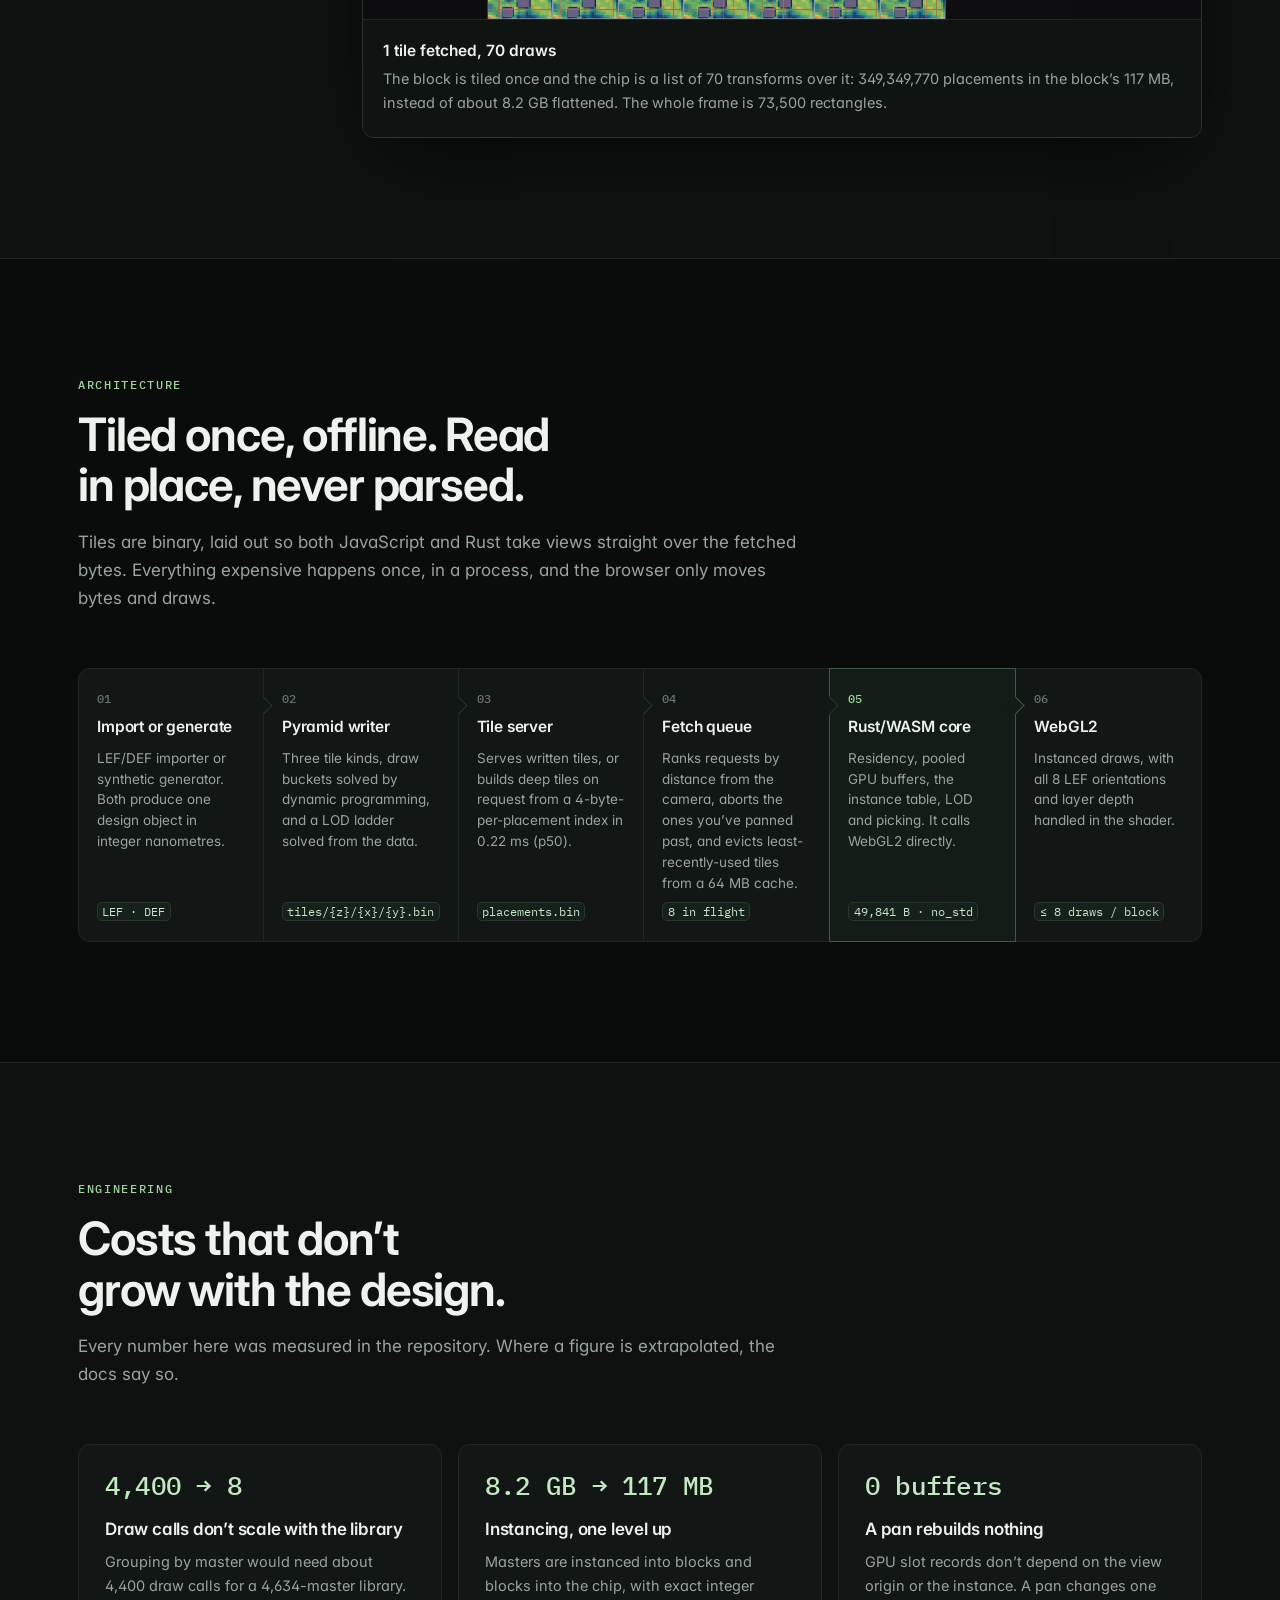
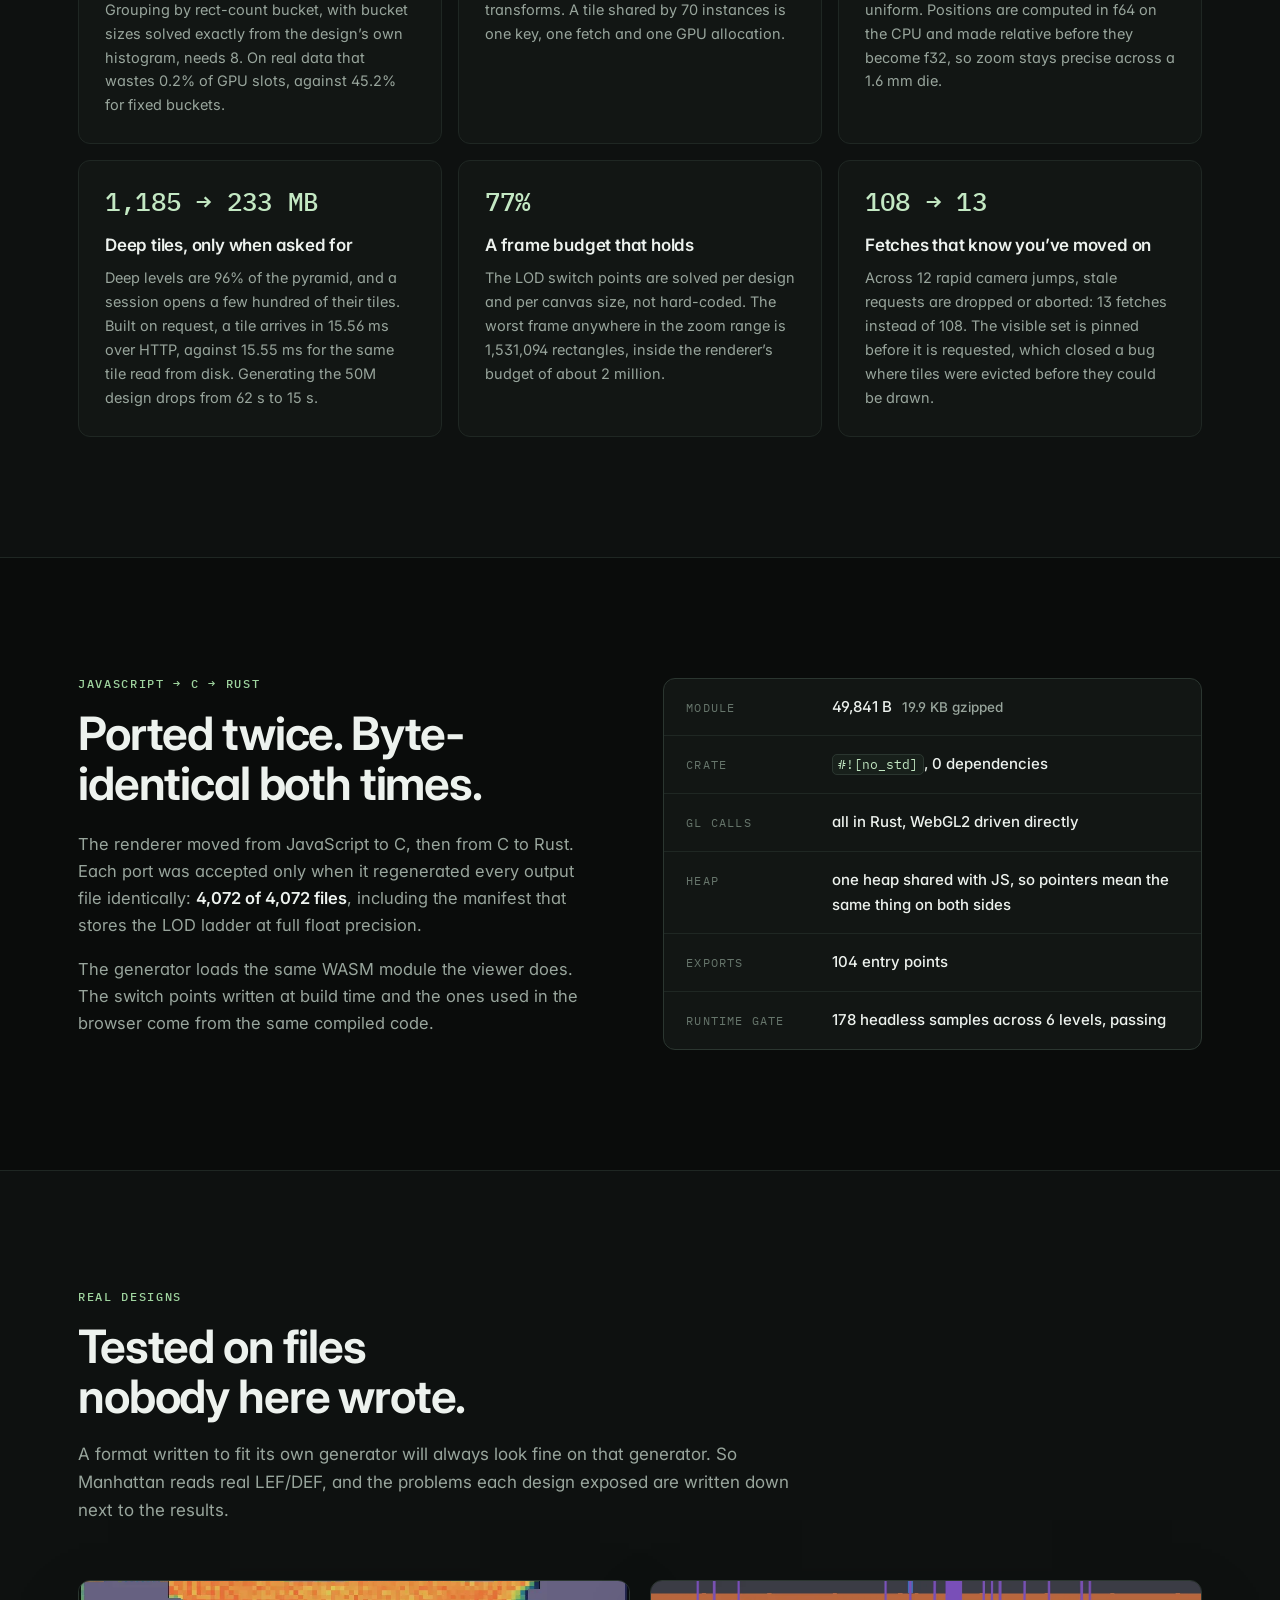
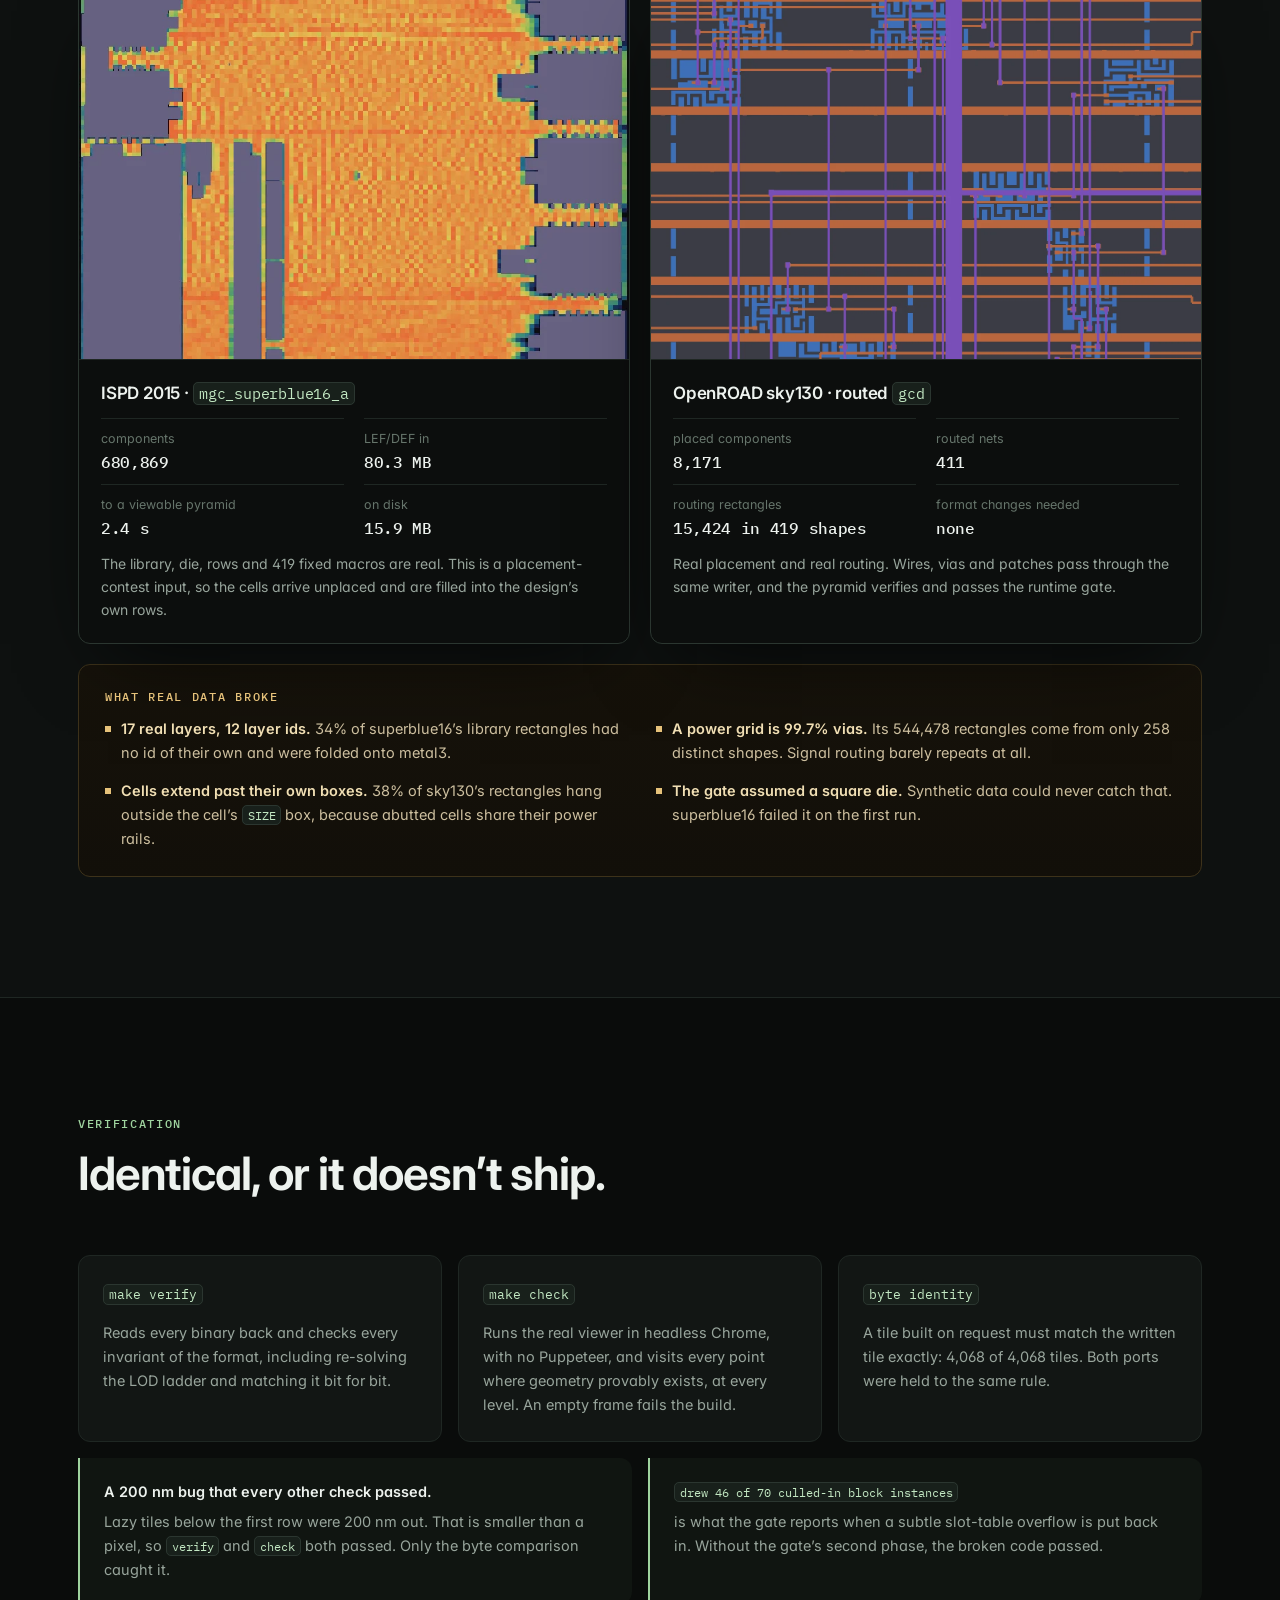
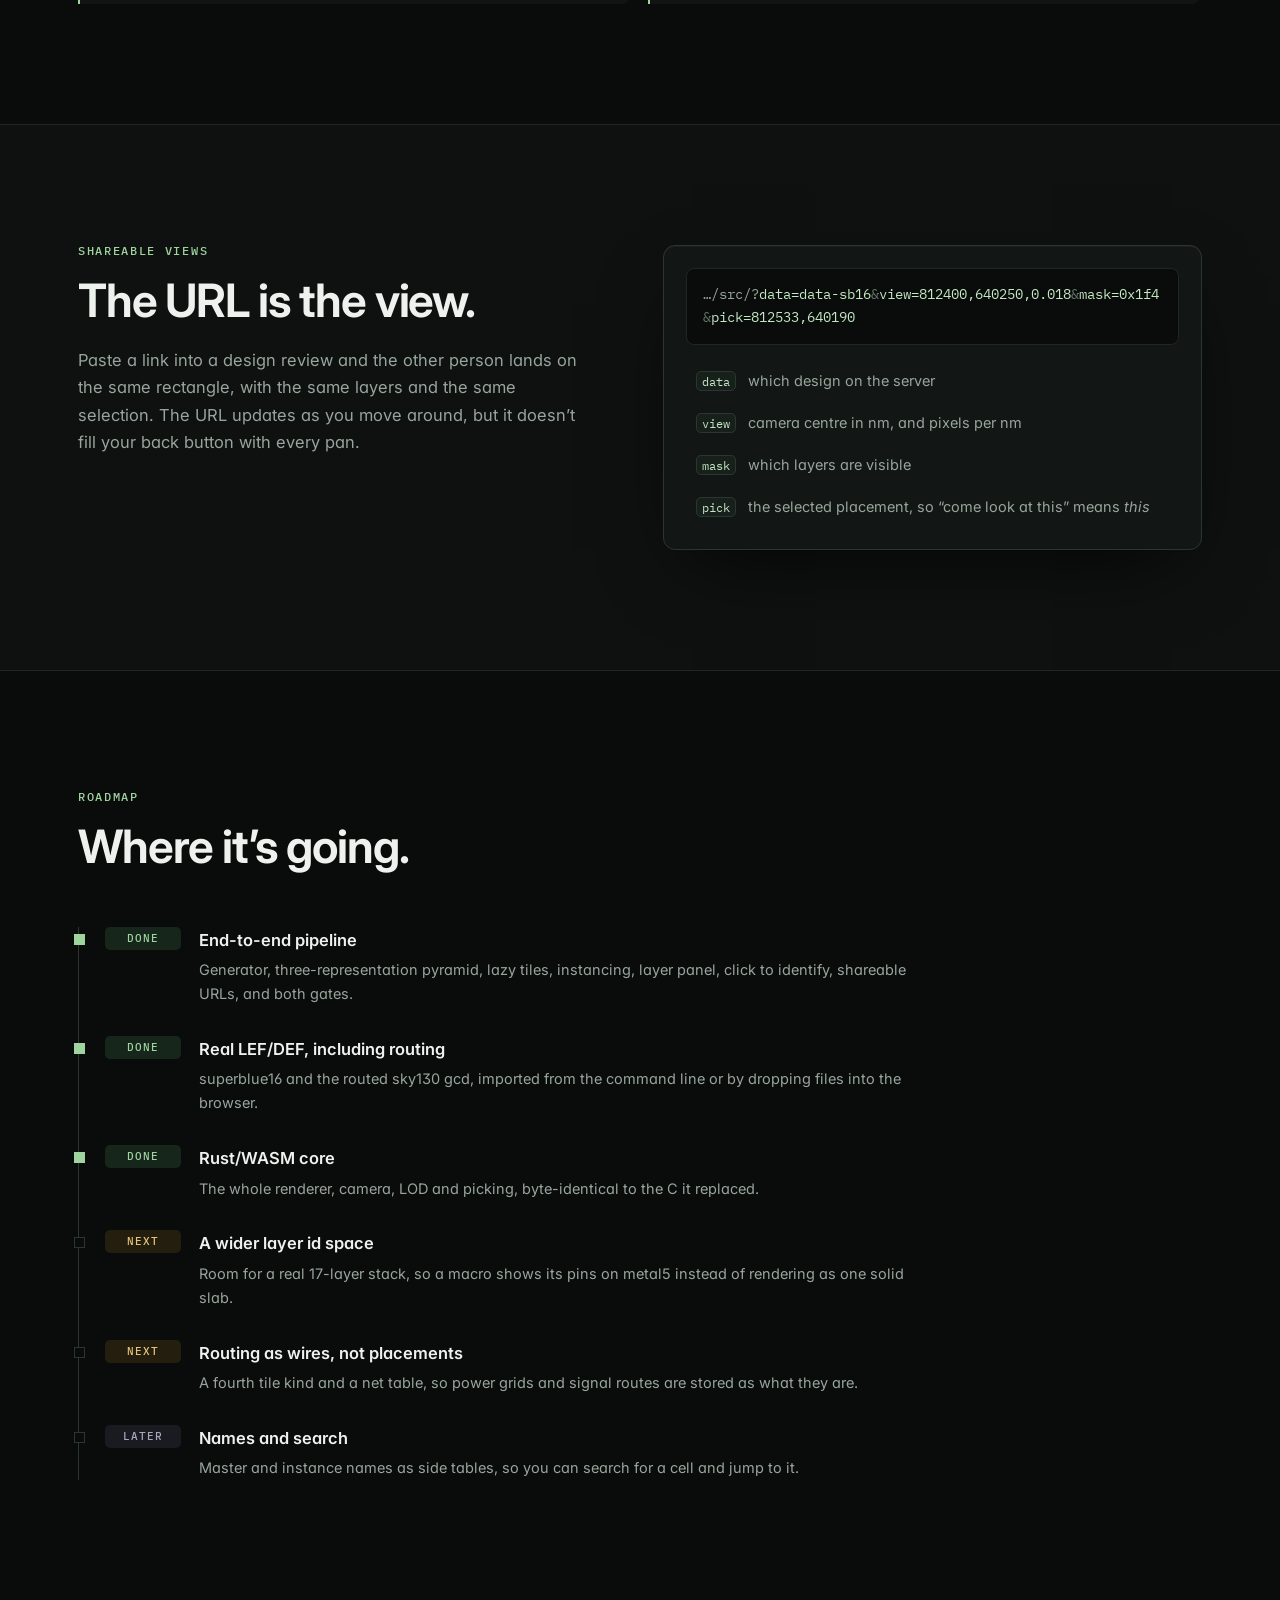
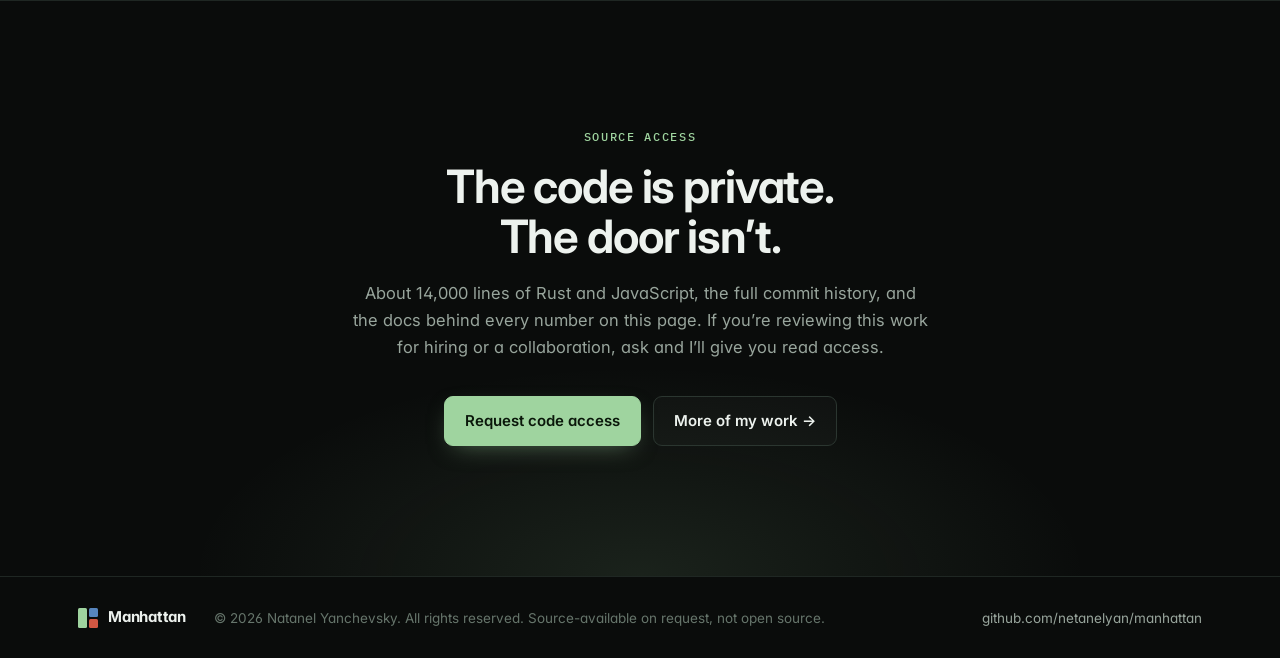
==== commit 61c8563d: "Rebuild the site around real viewer captures and verified claims Replace the procedural hero with sc" ====
--- a/website/index.html
+++ b/website/index.html
@@ -3,30 +3,33 @@
 <head>
 <meta charset="utf-8">
 <meta name="viewport" content="width=device-width, initial-scale=1">
-<title>Manhattan - Chip layout in a browser tab</title>
-<meta name="description" content="Manhattan streams chip layouts of billions of placements to a WebGL2 viewer as a tile pyramid. Pan from the whole die to the rectangles inside one cell, and share the exact view as a link.">
-<link rel="icon" href="data:image/svg+xml,%3Csvg xmlns='http://www.w3.org/2000/svg' viewBox='0 0 32 32'%3E%3Crect width='32' height='32' rx='6' fill='%230b0d0c'/%3E%3Crect x='6' y='6' width='9' height='20' fill='%239fd49f'/%3E%3Crect x='17' y='6' width='9' height='9' fill='%235785bd'/%3E%3Crect x='17' y='17' width='9' height='9' fill='%23d15742'/%3E%3C/svg%3E">
+<title>Manhattan - The whole chip, in a browser tab</title>
+<meta name="description" content="Manhattan is a chip-layout viewer that streams a tile pyramid to a Rust/WebAssembly WebGL2 renderer: 349 million placements at the chip view from a single tile fetch, and every view is a link.">
+<meta property="og:title" content="Manhattan - The whole chip, in a browser tab">
+<meta property="og:description" content="A chip-layout viewer that streams hundreds of millions of placements to a 20 KB Rust/WASM renderer.">
+<meta property="og:image" content="img/viewer-gcd.webp">
+<meta name="theme-color" content="#0a0c0b">
+<link rel="icon" href="data:image/svg+xml,%3Csvg xmlns='http://www.w3.org/2000/svg' viewBox='0 0 32 32'%3E%3Crect width='32' height='32' rx='6' fill='%230a0c0b'/%3E%3Crect x='6' y='6' width='9' height='20' fill='%239fd49f'/%3E%3Crect x='17' y='6' width='9' height='9' fill='%235785bd'/%3E%3Crect x='17' y='17' width='9' height='9' fill='%23d15742'/%3E%3C/svg%3E">
 <link rel="preconnect" href="https://fonts.googleapis.com">
 <link rel="preconnect" href="https://fonts.gstatic.com" crossorigin>
-<link href="https://fonts.googleapis.com/css2?family=IBM+Plex+Mono:wght@400;500&family=IBM+Plex+Sans:wght@400;500;600;700&display=swap" rel="stylesheet">
+<link href="https://fonts.googleapis.com/css2?family=IBM+Plex+Mono:wght@400;500&family=Inter:wght@400;500;600;700&display=swap" rel="stylesheet">
 <link rel="stylesheet" href="styles.css">
 </head>
 <body>
 
 <header class="nav">
   <div class="wrap nav-in">
-    <a class="brand" href="#top" aria-label="Manhattan home">
-      <span class="mark" aria-hidden="true"><i></i><i></i><i></i></span>
-      Manhattan
+    <a class="brand" href="#top" aria-label="Manhattan, back to top">
+      <span class="mark" aria-hidden="true"><i></i><i></i><i></i></span>Manhattan
     </a>
     <nav class="links" aria-label="Sections">
-      <a href="#problem">Problem</a>
-      <a href="#how">How it works</a>
-      <a href="#numbers">Numbers</a>
-      <a href="#real-data">Real data</a>
+      <a href="#zoom">Product</a>
+      <a href="#architecture">Architecture</a>
+      <a href="#engineering">Engineering</a>
+      <a href="#real-designs">Real designs</a>
       <a href="#roadmap">Roadmap</a>
     </nav>
-    <a class="btn btn-sm" href="#access">Code access</a>
+    <a class="btn btn-sm" href="#access">Request access</a>
   </div>
 </header>
 
@@ -34,145 +37,332 @@
 
 <!-- Hero -->
 <section class="hero">
-  <canvas id="chip" aria-hidden="true"></canvas>
-  <div class="hero-shade" aria-hidden="true"></div>
-  <div class="wrap hero-in">
-    <p class="eyebrow">A project by Natanel Yanchevsky · WebGL2 · chip layout</p>
-    <h1>Open a whole chip<br>in a browser tab.</h1>
-    <p class="lede">
-      Manhattan streams layouts of billions of placements to your GPU as a tile pyramid.
-      Zoom from the full die down to the rectangles inside a single cell,
-      then paste the link into a review and your colleague lands on the same rectangle.
-    </p>
-    <div class="cta">
-      <a class="btn" href="#how">See how it works</a>
-      <a class="btn btn-ghost" href="#access">Request code access →</a>
-    </div>
-  </div>
-  <div class="hud" aria-hidden="true">
-    <div><span class="k">level</span> <b id="hud-level">far</b> <span id="hud-rep">density blocks</span></div>
-    <div><span class="k">rects</span> <b id="hud-rects">0</b> <span class="k">scale</span> <b id="hud-scale">-</b></div>
-    <div class="k small">illustrative render · the real viewer is WebGL2</div>
+  <div class="hero-glow" aria-hidden="true"></div>
+  <div class="wrap">
+    <div class="hero-copy">
+      <p class="pill"><span class="dot"></span>Rust/WASM core, WebGL2, zero dependencies</p>
+      <h1>The whole chip,<br>in a browser tab.</h1>
+      <p class="lede">
+        Manhattan is a chip-layout viewer for designs with hundreds of millions of placements.
+        It streams a tile pyramid to a WebGL2 renderer written in Rust, so you can go from the full die
+        to the pins of a single cell without ever loading the design, then share exactly what you see as a link.
+      </p>
+      <div class="cta">
+        <a class="btn" href="#zoom">See it zoom</a>
+        <a class="btn btn-ghost" href="#access">Request code access</a>
+      </div>
+    </div>
+
+    <figure class="frame hero-frame">
+      <div class="frame-bar" aria-hidden="true">
+        <span class="lights"><i></i><i></i><i></i></span>
+        <span class="addr">localhost:8080/src/?data=data-gcd-routed&amp;view=150000,150000,0.0055</span>
+      </div>
+      <img src="img/viewer-gcd.webp" width="1600" height="1000"
+           alt="The Manhattan viewer showing the routed sky130 gcd design: rows of standard cells in blue, metal2 routing in orange, metal3 in purple, with the layer panel open on the right.">
+      <figcaption>Captured from the real viewer: OpenROAD's routed sky130 <code>gcd</code>, with real placement and real routing on metal1-3.</figcaption>
+    </figure>
   </div>
 </section>
 
 <!-- Proof strip -->
-<section class="strip" aria-label="Headline numbers">
-  <div class="wrap strip-in">
-    <div><b>3.5B</b><span>placements at chip level, tested</span></div>
-    <div><b>~2M</b><span>rectangles per frame at 60 fps</span></div>
-    <div><b>8</b><span>draw calls inside a block</span></div>
-    <div><b>0</b><span>bytes parsed at runtime</span></div>
+<section class="proof" aria-label="Key results">
+  <div class="wrap proof-in">
+    <div><b>349M</b><span>placements at the chip view, drawn from <em>one</em> tile fetch</span></div>
+    <div><b>2.4 s</b><span>from an 80 MB real LEF/DEF to a viewable chip</span></div>
+    <div><b>8</b><span>draw calls per block, whether the cell library has 390 masters or 4,634</span></div>
+    <div><b>20 KB</b><span>gzipped Rust core. No framework, 0 npm and 0 cargo dependencies</span></div>
   </div>
 </section>
 
 <!-- Problem -->
-<section id="problem" class="section">
-  <div class="wrap two">
+<section class="section">
+  <div class="wrap split">
     <div>
       <p class="eyebrow">The problem</p>
-      <h2>The layout doesn’t fit on the GPU. It never will.</h2>
+      <h2>A chip doesn’t fit on a GPU. It doesn’t fit in a tab either.</h2>
     </div>
     <div class="prose">
-      <p>
-        A modern block holds tens of millions of cell placements, and a chip places that block
-        dozens of times. A GPU can draw about <strong>two million rectangles at 60 fps</strong>.
-        That was measured on an RTX 4060 at 3440×1440, and every design decision here follows from it.
+      <p>A modern block has tens of millions of cell placements, and a chip places that block dozens of times.
+        Flattened, the synthetic test chip here is <strong>8.2 GB</strong> of placements. The layout tools engineers use
+        today load the design into memory. One was observed sitting at <code>Mem: 9.0GB</code>.</p>
+      <p>Manhattan never loads the design. It keeps a <strong>64 MB</strong> tile cache, draws only what is on screen,
+        and draws it at the level of detail the screen can actually show.</p>
+    </div>
+  </div>
+</section>
+
+<!-- Zoom -->
+<section id="zoom" class="section alt">
+  <div class="wrap">
+    <div class="head">
+      <p class="eyebrow">One zoom, four representations</p>
+      <h2>From 349 million placements to a single cell.</h2>
+      <p class="sub">The data is a tile pyramid, and it doesn’t decimate as you zoom out. It changes representation, and the viewer picks the level from your zoom and a rectangle budget.
+        Every image below is the real viewer rendering a synthetic 5M-placement block placed 70 times.</p>
+    </div>
+
+    <div class="zoom">
+      <div class="zoom-tabs" role="tablist" aria-label="Zoom level">
+        <button role="tab" aria-selected="true" aria-controls="zp" data-z="0">
+          <span class="z-k">chip</span><span class="z-t">70 block instances</span><span class="bar"><i></i></span>
+        </button>
+        <button role="tab" aria-selected="false" aria-controls="zp" data-z="1">
+          <span class="z-k">far</span><span class="z-t">Density blocks</span><span class="bar"><i></i></span>
+        </button>
+        <button role="tab" aria-selected="false" aria-controls="zp" data-z="2">
+          <span class="z-k">mid</span><span class="z-t">One outline per cell</span><span class="bar"><i></i></span>
+        </button>
+        <button role="tab" aria-selected="false" aria-controls="zp" data-z="3">
+          <span class="z-k">deep</span><span class="z-t">Full cell geometry</span><span class="bar"><i></i></span>
+        </button>
+      </div>
+
+      <div class="zoom-stage frame" id="zp" role="tabpanel">
+        <div class="zoom-imgs">
+          <img class="on contain" data-z="0" src="img/zoom-1-chip.webp" width="960" height="853" alt="The full synthetic chip: a 9 by 8 grid of 70 identical blocks, each shown as a density map with macros.">
+          <img data-z="1" src="img/zoom-2-block.webp" width="1320" height="1000" loading="lazy" alt="One block at far zoom: a density heat map with purple macros and a red power grid.">
+          <img data-z="2" src="img/zoom-3-mid.webp" width="1280" height="800" loading="lazy" alt="Mid zoom: thousands of individual cell outlines in rows, with a macro and power straps.">
+          <img data-z="3" src="img/zoom-4-deep.webp" width="1600" height="1000" loading="lazy" alt="Deep zoom: individual cells with diffusion, poly, contacts and pins, between power rails and straps.">
+        </div>
+        <div class="zoom-meta" aria-live="polite">
+          <div class="zm on" data-z="0">
+            <b>1 tile fetched, 70 draws</b>
+            <span>The block is tiled once and the chip is a list of 70 transforms over it: 349,349,770 placements in the block’s 117 MB, instead of about 8.2 GB flattened. The whole frame is 73,500 rectangles.</span>
+          </div>
+          <div class="zm" data-z="1">
+            <b>Merged density, macros and the power grid</b>
+            <span>Placements merge into density blocks, coloured on a ramp stretched over the design’s own 5th to 95th percentile. Filler and decap area are shown as dead space.</span>
+          </div>
+          <div class="zm" data-z="2">
+            <b>One rectangle per placement, one draw call</b>
+            <span>Each cell becomes its outline. The level is dropped at 1.84 px per cell, before it turns into noise, and a 1.3× hysteresis band stops it flickering on the boundary.</span>
+          </div>
+          <div class="zm" data-z="3">
+            <b>Every rectangle of every master</b>
+            <span>Cell geometry comes from textures, orientation is applied in the vertex shader, and layer order comes from depth instead of a sort. Draws are grouped by rect-count bucket, so the library size doesn’t change the draw count.</span>
+          </div>
+        </div>
+      </div>
+    </div>
+  </div>
+</section>
+
+<!-- Architecture -->
+<section id="architecture" class="section">
+  <div class="wrap">
+    <div class="head">
+      <p class="eyebrow">Architecture</p>
+      <h2>Tiled once, offline. Read in place, never parsed.</h2>
+      <p class="sub">Tiles are binary, laid out so both JavaScript and Rust take views straight over the fetched bytes.
+        Everything expensive happens once, in a process, and the browser only moves bytes and draws.</p>
+    </div>
+
+    <ol class="pipe">
+      <li>
+        <span class="n">01</span>
+        <b>Import or generate</b>
+        <p>LEF/DEF importer or synthetic generator. Both produce one design object in integer nanometres.</p>
+        <code>LEF · DEF</code>
+      </li>
+      <li>
+        <span class="n">02</span>
+        <b>Pyramid writer</b>
+        <p>Three tile kinds, draw buckets solved by dynamic programming, and a LOD ladder solved from the data.</p>
+        <code>tiles/{z}/{x}/{y}.bin</code>
+      </li>
+      <li>
+        <span class="n">03</span>
+        <b>Tile server</b>
+        <p>Serves written tiles, or builds deep tiles on request from a 4-byte-per-placement index in 0.22 ms (p50).</p>
+        <code>placements.bin</code>
+      </li>
+      <li>
+        <span class="n">04</span>
+        <b>Fetch queue</b>
+        <p>Ranks requests by distance from the camera, aborts the ones you’ve panned past, and evicts least-recently-used tiles from a 64 MB cache.</p>
+        <code>8 in flight</code>
+      </li>
+      <li class="hot">
+        <span class="n">05</span>
+        <b>Rust/WASM core</b>
+        <p>Residency, pooled GPU buffers, the instance table, LOD and picking. It calls WebGL2 directly.</p>
+        <code>49,841 B · no_std</code>
+      </li>
+      <li>
+        <span class="n">06</span>
+        <b>WebGL2</b>
+        <p>Instanced draws, with all 8 LEF orientations and layer depth handled in the shader.</p>
+        <code>≤ 8 draws / block</code>
+      </li>
+    </ol>
+  </div>
+</section>
+
+<!-- Engineering -->
+<section id="engineering" class="section alt">
+  <div class="wrap">
+    <div class="head">
+      <p class="eyebrow">Engineering</p>
+      <h2>Costs that don’t grow with the design.</h2>
+      <p class="sub">Every number here was measured in the repository. Where a figure is extrapolated, the docs say so.</p>
+    </div>
+
+    <div class="cards">
+      <article class="card">
+        <p class="big">4,400 → 8</p>
+        <h3>Draw calls don’t scale with the library</h3>
+        <p>Grouping by master would need about 4,400 draw calls for a 4,634-master library. Grouping by rect-count bucket, with bucket sizes solved exactly from the design’s own histogram, needs 8. On real data that wastes 0.2% of GPU slots, against 45.2% for fixed buckets.</p>
+      </article>
+      <article class="card">
+        <p class="big">8.2 GB → 117 MB</p>
+        <h3>Instancing, one level up</h3>
+        <p>Masters are instanced into blocks and blocks into the chip, with exact integer transforms. A tile shared by 70 instances is one key, one fetch and one GPU allocation.</p>
+      </article>
+      <article class="card">
+        <p class="big">0 buffers</p>
+        <h3>A pan rebuilds nothing</h3>
+        <p>GPU slot records don’t depend on the view origin or the instance. A pan changes one uniform. Positions are computed in f64 on the CPU and made relative before they become f32, so zoom stays precise across a 1.6 mm die.</p>
+      </article>
+      <article class="card">
+        <p class="big">1,185 → 233 MB</p>
+        <h3>Deep tiles, only when asked for</h3>
+        <p>Deep levels are 96% of the pyramid, and a session opens a few hundred of their tiles. Built on request, a tile arrives in 15.56 ms over HTTP, against 15.55 ms for the same tile read from disk. Generating the 50M design drops from 62 s to 15 s.</p>
+      </article>
+      <article class="card">
+        <p class="big">77%</p>
+        <h3>A frame budget that holds</h3>
+        <p>The LOD switch points are solved per design and per canvas size, not hard-coded. The worst frame anywhere in the zoom range is 1,531,094 rectangles, inside the renderer’s budget of about 2 million.</p>
+      </article>
+      <article class="card">
+        <p class="big">108 → 13</p>
+        <h3>Fetches that know you’ve moved on</h3>
+        <p>Across 12 rapid camera jumps, stale requests are dropped or aborted: 13 fetches instead of 108. The visible set is pinned before it is requested, which closed a bug where tiles were evicted before they could be drawn.</p>
+      </article>
+    </div>
+  </div>
+</section>
+
+<!-- Port -->
+<section class="section">
+  <div class="wrap split">
+    <div>
+      <p class="eyebrow">JavaScript → C → Rust</p>
+      <h2>Ported twice. Byte-identical both times.</h2>
+      <p class="prose">
+        The renderer moved from JavaScript to C, then from C to Rust. Each port was accepted only when it regenerated
+        every output file identically: <strong>4,072 of 4,072 files</strong>, including the manifest
+        that stores the LOD ladder at full float precision.
       </p>
-      <p>
-        Desktop tools handle this by loading the design into memory. The status bar of the signoff
-        tool our target users keep open was seen reading <code>Mem: 9.0GB</code>, and those users
-        report slow load times.
+      <p class="prose">
+        The generator loads the same WASM module the viewer does. The switch points written at build time and the ones used
+        in the browser come from the same compiled code.
       </p>
-      <p>
-        Manhattan streams tiles against a <strong>64 MB cache</strong> instead. The design is never handed to the renderer
-        whole. It only needs to draw what is on screen, at the detail the screen can actually show.
-      </p>
-    </div>
-  </div>
-</section>
-
-<!-- How -->
-<section id="how" class="section alt">
-  <div class="wrap">
-    <p class="eyebrow">How it works</p>
-    <h2>One invariant: everything is an axis-aligned rectangle.</h2>
-    <p class="sub">
-      Digital layout is Manhattan geometry. That lets the whole pipeline be built around
-      rectangles, from the tile format to the shaders.
-    </p>
-
-    <div class="reps">
-      <article class="rep">
-        <svg viewBox="0 0 120 80" aria-hidden="true" class="rep-art">
-          <g id="far-art"></g>
-        </svg>
-        <p class="tag">far</p>
-        <h3>Density blocks</h3>
-        <p>The whole die at once. Placements merge into density blocks, drawn with the macros and the power grid. At the chip view that is one tile fetched and 70 draws.</p>
-      </article>
-      <article class="rep">
-        <svg viewBox="0 0 120 80" aria-hidden="true" class="rep-art">
-          <g id="mid-art"></g>
-        </svg>
-        <p class="tag">mid</p>
-        <h3>One outline per cell</h3>
-        <p>Each placement is one rectangle in one draw call. Mid geometry stops being drawn at 1.5 px per cell, before it turns into noise.</p>
-      </article>
-      <article class="rep">
-        <svg viewBox="0 0 120 80" aria-hidden="true" class="rep-art">
-          <g id="deep-art"></g>
-        </svg>
-        <p class="tag">deep</p>
-        <h3>Full cell internals</h3>
-        <p>Poly, contacts, metal and pins. Draws are grouped by rect-count bucket instead of by master, so a library of 4,634 masters costs 8 draw calls rather than about 4,400.</p>
-      </article>
-    </div>
-
-    <div class="grid3">
-      <div class="feat">
-        <h3>Parses nothing at runtime</h3>
-        <p>Tiles are binary, laid out so the viewer takes typed-array views straight over the bytes. The data goes from fetch to GPU buffer with no parse step.</p>
-      </div>
-      <div class="feat">
-        <h3>LOD solved per design</h3>
-        <p>Switch points come from each design’s tile costs and your canvas size, not from constants. A 1.3× hysteresis band stops the level flickering when you stop on a boundary.</p>
-      </div>
-      <div class="feat">
-        <h3>Block instancing</h3>
-        <p>A block is tiled once, and the chip is a list of transforms over it. 70 instances of a 5M-placement block take 117 MB, where flattening them would take about 8.2 GB.</p>
-      </div>
-      <div class="feat">
-        <h3>Lazy deep tiles</h3>
-        <p>Deep levels are 96% of the pyramid, and a session opens only a few hundred of their tiles. They are built on request from a placement index in 0.22 ms at p50.</p>
-      </div>
-      <div class="feat">
-        <h3>Click to identify</h3>
-        <p>The tile itself is the spatial index, so there is no second structure to keep in sync. Click a cell to see what it is, or press <kbd>g</kbd> to jump to a coordinate.</p>
-      </div>
-      <div class="feat">
-        <h3>A layer panel you’ll recognise</h3>
-        <p>Grouped rows with separate visible and selectable columns, based on the panel in the signoff tool users already know. Process layers and instance categories share one list.</p>
-      </div>
+    </div>
+    <div class="spec">
+      <div class="spec-row"><span>module</span><b>49,841 B <em>19.9 KB gzipped</em></b></div>
+      <div class="spec-row"><span>crate</span><b><code>#![no_std]</code>, 0 dependencies</b></div>
+      <div class="spec-row"><span>GL calls</span><b>all in Rust, WebGL2 driven directly</b></div>
+      <div class="spec-row"><span>heap</span><b>one heap shared with JS, so pointers mean the same thing on both sides</b></div>
+      <div class="spec-row"><span>exports</span><b>104 entry points</b></div>
+      <div class="spec-row"><span>runtime gate</span><b>178 headless samples across 6 levels, passing</b></div>
+    </div>
+  </div>
+</section>
+
+<!-- Real designs -->
+<section id="real-designs" class="section alt">
+  <div class="wrap">
+    <div class="head">
+      <p class="eyebrow">Real designs</p>
+      <h2>Tested on files nobody here wrote.</h2>
+      <p class="sub">A format written to fit its own generator will always look fine on that generator. So Manhattan reads real LEF/DEF,
+        and the problems each design exposed are written down next to the results.</p>
+    </div>
+
+    <div class="designs">
+      <figure class="design frame">
+        <img src="img/sb16-die.webp" width="790" height="844" loading="lazy" alt="The superblue16 die: an orange density map of 680,869 cells around dozens of purple macro blocks.">
+        <figcaption>
+          <h3>ISPD 2015 · <code>mgc_superblue16_a</code></h3>
+          <dl>
+            <div><dt>components</dt><dd>680,869</dd></div>
+            <div><dt>LEF/DEF in</dt><dd>80.3 MB</dd></div>
+            <div><dt>to a viewable pyramid</dt><dd>2.4 s</dd></div>
+            <div><dt>on disk</dt><dd>15.9 MB</dd></div>
+          </dl>
+          <p class="note">The library, die, rows and 419 fixed macros are real. This is a placement-contest input, so the cells arrive unplaced and are filled into the design’s own rows.</p>
+        </figcaption>
+      </figure>
+      <figure class="design frame">
+        <img src="img/gcd-cells.webp" width="1600" height="1000" loading="lazy" alt="Close-up of sky130 standard cells in blue, crossed by orange metal2 and purple metal3 routing with vias.">
+        <figcaption>
+          <h3>OpenROAD sky130 · routed <code>gcd</code></h3>
+          <dl>
+            <div><dt>placed components</dt><dd>8,171</dd></div>
+            <div><dt>routed nets</dt><dd>411</dd></div>
+            <div><dt>routing rectangles</dt><dd>15,424 in 419 shapes</dd></div>
+            <div><dt>format changes needed</dt><dd>none</dd></div>
+          </dl>
+          <p class="note">Real placement and real routing. Wires, vias and patches pass through the same writer, and the pyramid verifies and passes the runtime gate.</p>
+        </figcaption>
+      </figure>
+    </div>
+
+    <div class="found">
+      <p class="eyebrow">What real data broke</p>
+      <ul>
+        <li><b>17 real layers, 12 layer ids.</b> 34% of superblue16’s library rectangles had no id of their own and were folded onto metal3.</li>
+        <li><b>A power grid is 99.7% vias.</b> Its 544,478 rectangles come from only 258 distinct shapes. Signal routing barely repeats at all.</li>
+        <li><b>Cells extend past their own boxes.</b> 38% of sky130’s rectangles hang outside the cell’s <code>SIZE</code> box, because abutted cells share their power rails.</li>
+        <li><b>The gate assumed a square die.</b> Synthetic data could never catch that. superblue16 failed it on the first run.</li>
+      </ul>
+    </div>
+  </div>
+</section>
+
+<!-- Rigor -->
+<section class="section">
+  <div class="wrap">
+    <div class="head">
+      <p class="eyebrow">Verification</p>
+      <h2>Identical, or it doesn’t ship.</h2>
+    </div>
+    <div class="gates">
+      <div class="gate">
+        <code>make verify</code>
+        <p>Reads every binary back and checks every invariant of the format, including re-solving the LOD ladder and matching it bit for bit.</p>
+      </div>
+      <div class="gate">
+        <code>make check</code>
+        <p>Runs the real viewer in headless Chrome, with no Puppeteer, and visits every point where geometry provably exists, at every level. An empty frame fails the build.</p>
+      </div>
+      <div class="gate">
+        <code>byte identity</code>
+        <p>A tile built on request must match the written tile exactly: 4,068 of 4,068 tiles. Both ports were held to the same rule.</p>
+      </div>
+    </div>
+    <div class="stories">
+      <blockquote><b>A 200 nm bug that every other check passed.</b> Lazy tiles below the first row were 200 nm out. That is smaller than a pixel, so <code>verify</code> and <code>check</code> both passed. Only the byte comparison caught it.</blockquote>
+      <blockquote><b><code>drew 46 of 70 culled-in block instances</code></b> is what the gate reports when a subtle slot-table overflow is put back in. Without the gate’s second phase, the broken code passed.</blockquote>
     </div>
   </div>
 </section>
 
 <!-- Share -->
-<section id="share" class="section">
-  <div class="wrap two">
+<section id="share" class="section alt">
+  <div class="wrap split">
     <div>
       <p class="eyebrow">Shareable views</p>
       <h2>The URL is the view.</h2>
       <p class="prose">
-        A desktop layout viewer can’t do this: paste a link into a design review
-        and have the other person land on the same rectangle, with the same layers and the same selection.
-        The URL updates as you move around, but it doesn’t fill your back button with every pan.
+        Paste a link into a design review and the other person lands on the same rectangle, with the same layers and the same
+        selection. The URL updates as you move around, but it doesn’t fill your back button with every pan.
       </p>
     </div>
-    <div class="url-card">
-      <div class="url" id="url">
-        <span class="u-host">localhost:8080/src/?</span><span class="u-p" data-i="0">data=data-sb16</span>&amp;<span class="u-p" data-i="1">view=812400,640250,0.018</span>&amp;<span class="u-p" data-i="2">mask=0x1f4</span>&amp;<span class="u-p" data-i="3">pick=812533,640190</span>
+    <div class="url-card frame">
+      <div class="url">
+        <span class="u-host">…/src/?</span><span class="u-p" data-i="0">data=data-sb16</span>&amp;<span class="u-p" data-i="1">view=812400,640250,0.018</span>&amp;<span class="u-p" data-i="2">mask=0x1f4</span>&amp;<span class="u-p" data-i="3">pick=812533,640190</span>
       </div>
       <ul class="url-legend">
         <li data-i="0"><code>data</code> which design on the server</li>
@@ -184,131 +374,31 @@
   </div>
 </section>
 
-<!-- Numbers -->
-<section id="numbers" class="section alt">
-  <div class="wrap">
-    <p class="eyebrow">Measured, not estimated</p>
-    <h2>The numbers</h2>
-    <p class="sub">Every figure below was measured in the repo. Figures that are extrapolations say so there.</p>
-    <div class="stats">
-      <div class="stat"><b>1,531,094</b><span>rectangles in the worst frame anywhere in the zoom range, 77% of the 2M budget</span></div>
-      <div class="stat"><b>349M</b><span>placements at chip level in the 117 MB the block already costs</span></div>
-      <div class="stat"><b>62 s → 15 s</b><span>time to generate a 50M-placement design with lazy tiles</span></div>
-      <div class="stat"><b>1,185 → 233 MB</b><span>on disk for the same design</span></div>
-      <div class="stat"><b>0.2%</b><span>bucket padding on real data, with caps derived from the design’s own histogram</span></div>
-      <div class="stat"><b>4,068 / 4,068</b><span>tiles built on request that are byte-identical to the written ones</span></div>
-    </div>
-  </div>
-</section>
-
-<!-- Real data -->
-<section id="real-data" class="section">
-  <div class="wrap">
-    <p class="eyebrow">Real designs, not only a generator</p>
-    <h2>Tested on real designs, including the parts that broke</h2>
-    <p class="sub">
-      A format built to fit its own generator will always look fine on that generator.
-      So Manhattan also reads real LEF/DEF files. Two public designs have been through it so far,
-      and the problems they exposed are written down next to the results.
-    </p>
-    <div class="tables">
-      <div class="tcard">
-        <h3>ISPD 2015 · <code>mgc_superblue16_a</code></h3>
-        <table>
-          <tr><th>components</th><td>680,869</td></tr>
-          <tr><th>macros in the library</th><td>4,634</td></tr>
-          <tr><th>parse + place + tile</th><td>2.4 s for 80.3 MB</td></tr>
-          <tr><th>on disk</th><td>15.9 MB</td></tr>
-          <tr><th>power grid</th><td>544,478 rects, 99.7% vias</td></tr>
-        </table>
-      </div>
-      <div class="tcard">
-        <h3>OpenROAD sky130 · routed <code>gcd</code></h3>
-        <table>
-          <tr><th>placed components</th><td>8,171</td></tr>
-          <tr><th>routed nets</th><td>411</td></tr>
-          <tr><th>routing rects</th><td>15,424 in 419 shapes</td></tr>
-          <tr><th>format changes needed</th><td>none, not a byte moved</td></tr>
-          <tr><th>gates</th><td><code>verify</code> and <code>check</code> pass</td></tr>
-        </table>
-      </div>
-    </div>
-    <div class="callout">
-      <b>What real data changed:</b> a 17-layer process stack against 12 layer ids (34% of the library’s rects
-      ended up on metal3), a power grid that isn’t made of cell placements at all, and cells whose
-      geometry extends past their <code>SIZE</code> box. These are listed as known gaps, not left out.
-    </div>
-  </div>
-</section>
-
-<!-- Gates -->
-<section class="section alt">
-  <div class="wrap two">
-    <div>
-      <p class="eyebrow">Two gates</p>
-      <h2>An empty frame fails the build.</h2>
-    </div>
-    <div class="prose">
-      <p>
-        <code>make verify</code> reads every binary back and checks each invariant of the format.
-        <code>make check</code> then runs the real viewer in headless Chrome and visits every point where geometry
-        provably exists, at every level. If the screen is empty where geometry exists, the check fails.
-      </p>
-      <p>
-        Tiles built on request must be <strong>byte-identical</strong> to written ones.
-        That check once caught a 200 nm offset that passed every other test, because 200 nm is smaller than a pixel.
-      </p>
-    </div>
-  </div>
-</section>
-
 <!-- Roadmap -->
 <section id="roadmap" class="section">
   <div class="wrap">
-    <p class="eyebrow">Where it’s going</p>
-    <h2>Roadmap</h2>
+    <div class="head">
+      <p class="eyebrow">Roadmap</p>
+      <h2>Where it’s going.</h2>
+    </div>
     <ol class="road">
-      <li><span class="st done">done</span><div><b>End-to-end pipeline</b><p>Generator, three-representation pyramid, lazy tiles, WebGL2 viewer, layer panel, shareable URLs, and both gates.</p></div></li>
-      <li><span class="st done">done</span><div><b>Real LEF/DEF import</b><p>superblue16 and routed sky130 gcd, from the CLI or by dropping files into the browser.</p></div></li>
+      <li><span class="st done">done</span><div><b>End-to-end pipeline</b><p>Generator, three-representation pyramid, lazy tiles, instancing, layer panel, click to identify, shareable URLs, and both gates.</p></div></li>
+      <li><span class="st done">done</span><div><b>Real LEF/DEF, including routing</b><p>superblue16 and the routed sky130 gcd, imported from the command line or by dropping files into the browser.</p></div></li>
+      <li><span class="st done">done</span><div><b>Rust/WASM core</b><p>The whole renderer, camera, LOD and picking, byte-identical to the C it replaced.</p></div></li>
       <li><span class="st next">next</span><div><b>A wider layer id space</b><p>Room for a real 17-layer stack, so a macro shows its pins on metal5 instead of rendering as one solid slab.</p></div></li>
-      <li><span class="st next">next</span><div><b>Routing as wires, not placements</b><p>A fourth <code>wire</code> tile kind and a net table, so power grids and signal routes are stored as what they are.</p></div></li>
-      <li><span class="st later">later</span><div><b>Names and search</b><p>Instance names as a side table (7.23 MB on superblue16), so you can search for a cell and jump to it.</p></div></li>
+      <li><span class="st next">next</span><div><b>Routing as wires, not placements</b><p>A fourth tile kind and a net table, so power grids and signal routes are stored as what they are.</p></div></li>
+      <li><span class="st later">later</span><div><b>Names and search</b><p>Master and instance names as side tables, so you can search for a cell and jump to it.</p></div></li>
     </ol>
   </div>
 </section>
 
 <!-- Access -->
-<section id="access" class="section alt">
-  <div class="wrap two">
-    <div>
-      <p class="eyebrow">The code</p>
-      <h2>Private source. Access on request.</h2>
-      <p class="prose">
-        The implementation lives in a private repository. The write-ups, measurements and design decisions
-        are public here and in the showcase repo. If you’re reviewing this work, for hiring or for a
-        collaboration, ask and I’ll give you read access to the full source and its history.
-      </p>
-    </div>
-    <div class="tcard">
-      <h3>What’s where</h3>
-      <table>
-        <tr><th>this site and the showcase repo</th><td>public</td></tr>
-        <tr><th>architecture, numbers, roadmap</th><td>public</td></tr>
-        <tr><th>viewer, tile format, generator, importer</th><td>on request</td></tr>
-        <tr><th>verify and check gates, benchmarks</th><td>on request</td></tr>
-      </table>
-      <div class="cta">
-        <a class="btn" href="https://github.com/netanelyan/manhattan/issues/new?title=Code%20access%20request&amp;body=Who%20I%20am%20and%20why%20I%27d%20like%20to%20see%20the%20source%3A%0A">Request code access</a>
-      </div>
-    </div>
-  </div>
-</section>
-
-<!-- Final CTA -->
-<section class="final">
+<section id="access" class="final">
   <div class="wrap final-in">
-    <h2>Stop waiting for layouts to load.</h2>
-    <p>Manhattan is designed, built and measured by Natanel Yanchevsky. If this is the kind of problem you work on, let’s talk.</p>
+    <p class="eyebrow">Source access</p>
+    <h2>The code is private. The door isn’t.</h2>
+    <p>About 14,000 lines of Rust and JavaScript, the full commit history, and the docs behind every number on this page.
+      If you’re reviewing this work for hiring or a collaboration, ask and I’ll give you read access.</p>
     <div class="cta">
       <a class="btn" href="https://github.com/netanelyan/manhattan/issues/new?title=Code%20access%20request&amp;body=Who%20I%20am%20and%20why%20I%27d%20like%20to%20see%20the%20source%3A%0A">Request code access</a>
       <a class="btn btn-ghost" href="https://github.com/netanelyan">More of my work →</a>
@@ -321,7 +411,7 @@
 <footer class="foot">
   <div class="wrap foot-in">
     <span class="brand small"><span class="mark" aria-hidden="true"><i></i><i></i><i></i></span>Manhattan</span>
-    <span>© 2026 Natanel Yanchevsky. All rights reserved.</span>
+    <span>© 2026 Natanel Yanchevsky. All rights reserved. Source-available on request, not open source.</span>
     <a href="https://github.com/netanelyan/manhattan">github.com/netanelyan/manhattan</a>
   </div>
 </footer>
--- a/website/styles.css
+++ b/website/styles.css
@@ -1,214 +1,316 @@
 :root {
-  --bg: #0b0d0c;
-  --bg-2: #101412;
-  --panel: #141a16;
-  --line: #22301f;
-  --line-2: #2e4029;
-  --text: #e8efe8;
-  --muted: #9aab9a;
-  --dim: #6f8a6f;
+  --bg: #0a0c0b;
+  --bg-2: #0e1110;
+  --panel: #121614;
+  --panel-2: #161b18;
+  --line: #1f2723;
+  --line-2: #2b3630;
+  --text: #edf2ee;
+  --muted: #98a59c;
+  --dim: #66756b;
   --accent: #9fd49f;
-  --accent-ink: #0b1a0b;
+  --accent-2: #c3e8c3;
+  --accent-ink: #0a170a;
   --cell: #5785bd;
   --macro: #66607f;
   --power: #d15742;
   --gold: #e6c27a;
-  --sans: "IBM Plex Sans", system-ui, -apple-system, "Segoe UI", sans-serif;
-  --mono: "IBM Plex Mono", Consolas, "DejaVu Sans Mono", monospace;
-  --r: 10px;
+  --sans: "Inter", system-ui, -apple-system, "Segoe UI", sans-serif;
+  --mono: "IBM Plex Mono", ui-monospace, Consolas, monospace;
+  --r: 12px;
+  --shadow: 0 1px 0 rgba(255,255,255,.04) inset, 0 30px 80px -30px rgba(0,0,0,.8);
 }
 
 * { box-sizing: border-box; }
-html { scroll-behavior: smooth; scroll-padding-top: 72px; }
+html { scroll-behavior: smooth; scroll-padding-top: 76px; }
 @media (prefers-reduced-motion: reduce) { html { scroll-behavior: auto; } }
 body {
   margin: 0; background: var(--bg); color: var(--text);
-  font: 17px/1.6 var(--sans); -webkit-font-smoothing: antialiased;
+  font: 16.5px/1.65 var(--sans); -webkit-font-smoothing: antialiased;
+  font-feature-settings: "cv11", "ss01";
   overflow-x: hidden;
 }
+img { display: block; max-width: 100%; height: auto; }
 a { color: inherit; }
 code, kbd {
-  font: 0.88em var(--mono); background: #1a221c; border: 1px solid var(--line);
-  padding: 0.05em 0.35em; border-radius: 4px; color: #cfe9cf;
-}
-h1, h2, h3 { line-height: 1.12; margin: 0; letter-spacing: -0.02em; }
-h2 { font-size: clamp(28px, 4vw, 44px); font-weight: 600; max-width: 22ch; }
-h3 { font-size: 18px; font-weight: 600; letter-spacing: -0.01em; }
+  font: 0.86em var(--mono); background: #18201b; border: 1px solid var(--line-2);
+  padding: 0.08em 0.38em; border-radius: 5px; color: var(--accent-2); white-space: nowrap;
+}
+h1, h2, h3 { margin: 0; letter-spacing: -0.025em; line-height: 1.1; }
+h2 { font-size: clamp(30px, 4.2vw, 46px); font-weight: 650; max-width: 20ch; text-wrap: balance; }
+h3 { font-size: 17px; font-weight: 600; letter-spacing: -0.012em; line-height: 1.3; }
 p { margin: 0; }
-strong { color: #fff; font-weight: 600; }
-
-.wrap { max-width: 1160px; margin: 0 auto; padding: 0 24px; }
+strong { color: var(--text); font-weight: 600; }
+
+.wrap { max-width: 1180px; margin: 0 auto; padding: 0 28px; }
 @media (max-width: 600px) { .wrap { padding: 0 16px; } }
 
 .eyebrow {
   font: 500 12px/1 var(--mono); letter-spacing: 0.14em; text-transform: uppercase;
   color: var(--accent); margin-bottom: 18px;
 }
-.sub { color: var(--muted); max-width: 64ch; margin-top: 16px; }
+.head { margin-bottom: 56px; }
+.sub { color: var(--muted); max-width: 66ch; margin-top: 18px; font-size: 17px; }
 .prose { color: var(--muted); }
-.prose p + p { margin-top: 14px; }
-.prose p, p.prose { margin-top: 0; }
-div > h2 + .prose, div > h2 + p.prose { margin-top: 18px; }
+.prose p + p, p.prose + p.prose { margin-top: 16px; }
+h2 + .prose { margin-top: 22px; }
 
 /* Buttons */
 .btn {
-  display: inline-flex; align-items: center; gap: 8px;
+  display: inline-flex; align-items: center; gap: 8px; white-space: nowrap;
   background: var(--accent); color: var(--accent-ink); text-decoration: none;
-  font-weight: 600; font-size: 15px; padding: 12px 20px; border-radius: 8px;
-  border: 1px solid var(--accent); transition: transform .15s, background .15s;
-}
-.btn:hover { background: #b7e3b7; transform: translateY(-1px); }
-.btn-ghost { background: transparent; color: var(--text); border-color: var(--line-2); }
-.btn-ghost:hover { background: #16201a; }
+  font-weight: 600; font-size: 15px; padding: 12px 20px; border-radius: 9px;
+  border: 1px solid var(--accent);
+  box-shadow: 0 0 0 0 rgba(159,212,159,0), 0 8px 24px -10px rgba(159,212,159,.5);
+  transition: transform .15s, background .15s, box-shadow .15s;
+}
+.btn:hover { background: var(--accent-2); transform: translateY(-1px); }
+.btn-ghost { background: rgba(255,255,255,.02); color: var(--text); border-color: var(--line-2); box-shadow: none; }
+.btn-ghost:hover { background: #151b17; }
 .btn-sm { padding: 7px 14px; font-size: 14px; }
-.cta { display: flex; flex-wrap: wrap; gap: 12px; margin-top: 32px; }
+.cta { display: flex; flex-wrap: wrap; gap: 12px; margin-top: 34px; }
 
 /* Nav */
 .nav {
-  position: sticky; top: 0; z-index: 20;
-  background: rgba(11, 13, 12, 0.78); backdrop-filter: blur(10px);
+  position: sticky; top: 0; z-index: 30;
+  background: rgba(10, 12, 11, 0.72); backdrop-filter: saturate(140%) blur(12px);
   border-bottom: 1px solid var(--line);
 }
-.nav-in { display: flex; align-items: center; gap: 24px; height: 60px; }
-.brand { display: inline-flex; align-items: center; gap: 10px; font-weight: 700; text-decoration: none; letter-spacing: -0.01em; }
-.links { display: flex; gap: 22px; margin-left: auto; font-size: 14px; }
-.links a { color: var(--muted); text-decoration: none; }
+.nav-in { display: flex; align-items: center; gap: 24px; height: 62px; }
+.brand { display: inline-flex; align-items: center; gap: 10px; font-weight: 700; text-decoration: none; letter-spacing: -0.015em; font-size: 16px; }
+.links { display: flex; gap: 26px; margin-left: auto; font-size: 14px; }
+.links a { color: var(--muted); text-decoration: none; transition: color .15s; }
 .links a:hover { color: var(--text); }
-@media (max-width: 820px) { .links { display: none; } .nav .btn { margin-left: auto; } }
+@media (max-width: 860px) { .links { display: none; } .nav .btn { margin-left: auto; } }
 
 .mark { display: inline-grid; grid-template: 1fr 1fr / 1fr 1fr; gap: 2px; width: 20px; height: 20px; }
-.mark i { display: block; border-radius: 1px; }
+.mark i { display: block; border-radius: 1.5px; }
 .mark i:nth-child(1) { grid-row: 1 / 3; background: var(--accent); }
 .mark i:nth-child(2) { background: var(--cell); }
 .mark i:nth-child(3) { background: var(--power); }
 
+/* Frames (product windows) */
+.frame {
+  margin: 0; background: #0c0e0d; border: 1px solid var(--line-2); border-radius: var(--r);
+  overflow: hidden; box-shadow: var(--shadow);
+}
+.frame-bar {
+  display: flex; align-items: center; gap: 14px; height: 38px; padding: 0 14px;
+  border-bottom: 1px solid var(--line); background: #0f1311;
+}
+.lights { display: inline-flex; gap: 6px; }
+.lights i { width: 10px; height: 10px; border-radius: 50%; background: #26302a; }
+.addr {
+  flex: 1; min-width: 0; font: 12px var(--mono); color: var(--dim);
+  background: #0a0c0b; border: 1px solid var(--line); border-radius: 6px; padding: 3px 10px;
+  overflow: hidden; text-overflow: ellipsis; white-space: nowrap;
+}
+
 /* Hero */
-.hero { position: relative; min-height: min(88vh, 820px); display: flex; align-items: center; overflow: hidden; border-bottom: 1px solid var(--line); }
-#chip { position: absolute; inset: 0; width: 100%; height: 100%; display: block; }
-.hero-shade {
-  position: absolute; inset: 0; pointer-events: none;
+.hero { position: relative; padding: 96px 0 40px; overflow: hidden; }
+.hero-glow {
+  position: absolute; inset: -20% -10% auto; height: 900px; pointer-events: none;
   background:
-    linear-gradient(90deg, rgba(11,13,12,.96) 0%, rgba(11,13,12,.86) 38%, rgba(11,13,12,.25) 75%, rgba(11,13,12,.1) 100%),
-    linear-gradient(0deg, rgba(11,13,12,.9) 0%, rgba(11,13,12,0) 30%);
-}
-.hero-in { position: relative; padding-top: 80px; padding-bottom: 120px; width: 100%; }
-.hero h1 { font-size: clamp(40px, 7vw, 80px); font-weight: 700; letter-spacing: -0.035em; }
-.lede { font-size: clamp(17px, 1.6vw, 20px); color: #c3d0c3; max-width: 54ch; margin-top: 24px; }
-@media (max-width: 700px) {
-  .hero-shade { background: linear-gradient(0deg, rgba(11,13,12,.95) 0%, rgba(11,13,12,.8) 60%, rgba(11,13,12,.55) 100%); }
-}
-
-.hud {
-  position: absolute; right: 24px; bottom: 24px; z-index: 2;
-  font: 12px/1.6 var(--mono); color: var(--accent);
-  background: rgba(0,0,0,.6); border: 1px solid #24301f; padding: 8px 12px; border-radius: 6px;
-}
-.hud b { color: #cfe9cf; font-weight: 500; }
-.hud .k { color: var(--dim); }
-.hud .small { font-size: 10.5px; }
-@media (max-width: 700px) { .hud { left: 16px; right: auto; bottom: 16px; } }
-
-/* Strip */
-.strip { border-bottom: 1px solid var(--line); background: var(--bg-2); }
-.strip-in { display: grid; grid-template-columns: repeat(4, 1fr); }
-.strip-in div { padding: 28px 20px; border-left: 1px solid var(--line); display: flex; flex-direction: column; gap: 4px; }
-.strip-in div:first-child { border-left: 0; padding-left: 0; }
-.strip b { font: 500 clamp(26px, 3vw, 36px)/1 var(--mono); color: var(--text); letter-spacing: -0.03em; }
-.strip span { color: var(--muted); font-size: 14px; }
-@media (max-width: 760px) {
-  .strip-in { grid-template-columns: 1fr 1fr; }
-  .strip-in div { border-left: 0; padding-left: 0; border-top: 1px solid var(--line); }
-  .strip-in div:nth-child(-n+2) { border-top: 0; }
+    radial-gradient(600px 320px at 22% 18%, rgba(159,212,159,.10), transparent 70%),
+    radial-gradient(700px 420px at 80% 55%, rgba(87,133,189,.12), transparent 70%);
+}
+.hero .wrap { position: relative; }
+.hero-copy { max-width: 780px; }
+.pill {
+  display: inline-flex; align-items: center; gap: 9px; font: 500 12.5px var(--mono); color: var(--muted);
+  border: 1px solid var(--line-2); background: rgba(255,255,255,.02); border-radius: 999px; padding: 6px 13px;
+  margin-bottom: 28px;
+}
+.pill .dot { width: 7px; height: 7px; border-radius: 50%; background: var(--accent); box-shadow: 0 0 0 3px rgba(159,212,159,.18); }
+.hero h1 { font-size: clamp(44px, 7.4vw, 88px); font-weight: 700; letter-spacing: -0.045em; line-height: 1.0; }
+.lede { font-size: clamp(17px, 1.55vw, 19.5px); color: #b9c5bc; max-width: 60ch; margin-top: 26px; }
+.hero-frame { margin-top: 64px; }
+.hero-frame img { width: 100%; }
+.hero-frame figcaption, .frame > figcaption.cap {
+  font-size: 13px; color: var(--dim); padding: 12px 16px; border-top: 1px solid var(--line); background: #0f1311;
+}
+
+/* Proof */
+.proof { border-top: 1px solid var(--line); border-bottom: 1px solid var(--line); background: var(--bg-2); margin-top: 72px; }
+.proof-in { display: grid; grid-template-columns: repeat(4, 1fr); }
+.proof-in div { padding: 34px 26px; border-left: 1px solid var(--line); display: flex; flex-direction: column; gap: 8px; }
+.proof-in div:first-child { border-left: 0; padding-left: 0; }
+.proof b { font: 600 clamp(30px, 3.4vw, 42px)/1 var(--sans); letter-spacing: -0.04em;
+  background: linear-gradient(180deg, #fff, #b9c5bc); -webkit-background-clip: text; background-clip: text; color: transparent; }
+.proof span { color: var(--muted); font-size: 14.5px; line-height: 1.5; }
+.proof em { font-style: normal; color: var(--text); }
+@media (max-width: 860px) {
+  .proof-in { grid-template-columns: 1fr 1fr; }
+  .proof-in div { border-left: 0; padding-left: 0; border-top: 1px solid var(--line); }
+  .proof-in div:nth-child(-n+2) { border-top: 0; }
 }
 
 /* Sections */
-.section { padding: 110px 0; }
+.section { padding: 120px 0; }
 .section.alt { background: var(--bg-2); border-top: 1px solid var(--line); border-bottom: 1px solid var(--line); }
-@media (max-width: 700px) { .section { padding: 72px 0; } }
-.two { display: grid; grid-template-columns: 1fr 1.1fr; gap: 64px; align-items: start; }
-@media (max-width: 860px) { .two { grid-template-columns: 1fr; gap: 28px; } }
-
-/* Representations */
-.reps { display: grid; grid-template-columns: repeat(3, 1fr); gap: 20px; margin-top: 56px; }
-.rep { background: var(--panel); border: 1px solid var(--line); border-radius: var(--r); padding: 20px; }
-.rep-art { width: 100%; aspect-ratio: 3 / 2; display: block; background: #0a0c0b; border: 1px solid var(--line); border-radius: 6px; margin-bottom: 18px; }
-.rep .tag { font: 500 12px var(--mono); color: var(--accent); letter-spacing: .1em; text-transform: uppercase; margin-bottom: 6px; }
-.rep h3 + p { color: var(--muted); font-size: 15px; margin-top: 8px; }
-@media (max-width: 860px) { .reps { grid-template-columns: 1fr; } }
-
-.grid3 { display: grid; grid-template-columns: repeat(3, 1fr); gap: 1px; background: var(--line); border: 1px solid var(--line); border-radius: var(--r); overflow: hidden; margin-top: 56px; }
-.feat { background: var(--bg-2); padding: 28px; }
-.feat p { color: var(--muted); font-size: 15px; margin-top: 10px; }
-@media (max-width: 860px) { .grid3 { grid-template-columns: 1fr 1fr; } }
-@media (max-width: 560px) { .grid3 { grid-template-columns: 1fr; } }
+@media (max-width: 700px) { .section { padding: 76px 0; } .head { margin-bottom: 40px; } }
+.split { display: grid; grid-template-columns: 1fr 1.05fr; gap: 72px; align-items: start; }
+@media (max-width: 900px) { .split { grid-template-columns: 1fr; gap: 32px; } }
+
+/* Zoom */
+.zoom { display: grid; grid-template-columns: 260px 1fr; gap: 24px; align-items: start; }
+.zoom-tabs { display: flex; flex-direction: column; gap: 8px; }
+.zoom-tabs button {
+  all: unset; box-sizing: border-box; cursor: pointer; position: relative; overflow: hidden;
+  display: grid; gap: 2px; padding: 16px 18px; border-radius: 10px;
+  border: 1px solid var(--line); background: var(--panel); transition: border-color .2s, background .2s;
+}
+.zoom-tabs button:hover { border-color: var(--line-2); }
+.zoom-tabs button[aria-selected="true"] { border-color: #3d5a42; background: #131b16; }
+.zoom-tabs button:focus-visible { outline: 2px solid var(--accent); outline-offset: 2px; }
+.z-k { font: 500 11.5px var(--mono); letter-spacing: .12em; text-transform: uppercase; color: var(--dim); }
+button[aria-selected="true"] .z-k { color: var(--accent); }
+.z-t { font-weight: 600; font-size: 15.5px; }
+.bar { position: absolute; left: 0; right: 0; bottom: 0; height: 2px; background: transparent; }
+.bar i { display: block; height: 100%; width: 0; background: var(--accent); }
+button[aria-selected="true"] .bar i { animation: fill var(--dur, 5s) linear forwards; }
+.zoom.paused button .bar i { animation: none; width: 0; }
+@keyframes fill { to { width: 100%; } }
+
+.zoom-stage { position: relative; }
+.zoom-imgs { position: relative; aspect-ratio: 16 / 10; background: #0d0d10; overflow: hidden; }
+.zoom-imgs img {
+  position: absolute; inset: 0; width: 100%; height: 100%; object-fit: cover;
+  opacity: 0; transform: scale(1.12); transition: opacity .7s ease, transform 1.4s cubic-bezier(.2,.7,.2,1);
+}
+.zoom-imgs img.contain { object-fit: contain; }
+.zoom-imgs img.on { opacity: 1; transform: scale(1); }
+.zoom-imgs img.out { opacity: 0; transform: scale(.94); }
+@media (prefers-reduced-motion: reduce) { .zoom-imgs img { transition: opacity .2s; transform: none !important; } }
+.zoom-meta { position: relative; border-top: 1px solid var(--line); background: #0f1311; min-height: 118px; }
+.zm { position: absolute; inset: 0; padding: 18px 20px; opacity: 0; transition: opacity .4s; display: grid; gap: 4px; align-content: start; }
+.zm.on { opacity: 1; position: relative; }
+.zm b { font-weight: 600; font-size: 15.5px; }
+.zm span { color: var(--muted); font-size: 14.5px; }
+@media (max-width: 900px) {
+  .zoom { grid-template-columns: 1fr; }
+  .zoom-tabs { flex-direction: row; overflow-x: auto; scrollbar-width: none; }
+  .zoom-tabs button { flex: 1 0 150px; padding: 12px 14px; }
+}
+
+/* Pipeline */
+.pipe { list-style: none; margin: 0; padding: 0; display: grid; grid-template-columns: repeat(6, 1fr); gap: 0; position: relative; }
+.pipe li {
+  position: relative; padding: 22px 18px 20px; background: var(--panel); border: 1px solid var(--line);
+  margin-left: -1px; display: flex; flex-direction: column; gap: 8px;
+}
+.pipe li:first-child { border-radius: var(--r) 0 0 var(--r); margin-left: 0; }
+.pipe li:last-child { border-radius: 0 var(--r) var(--r) 0; }
+.pipe li:not(:last-child)::after {
+  content: ""; position: absolute; right: -7px; top: 30px; width: 12px; height: 12px; z-index: 2;
+  background: var(--panel); border-top: 1px solid var(--line-2); border-right: 1px solid var(--line-2); transform: rotate(45deg);
+}
+.pipe li.hot { background: #131c16; border-color: #3d5a42; z-index: 1; }
+.pipe li.hot::after { background: #131c16; border-color: #3d5a42; }
+.pipe .n { font: 500 11.5px var(--mono); color: var(--dim); }
+.pipe li.hot .n { color: var(--accent); }
+.pipe b { font-weight: 600; font-size: 15.5px; letter-spacing: -0.01em; }
+.pipe p { color: var(--muted); font-size: 13.5px; line-height: 1.55; flex: 1; }
+.pipe code { align-self: flex-start; font-size: 11.5px; white-space: normal; }
+@media (max-width: 1060px) {
+  .pipe { grid-template-columns: repeat(3, 1fr); gap: 12px; }
+  .pipe li, .pipe li:first-child, .pipe li:last-child { border-radius: 10px; margin-left: 0; }
+  .pipe li::after { display: none; }
+}
+@media (max-width: 620px) { .pipe { grid-template-columns: 1fr; } }
+
+/* Cards */
+.cards { display: grid; grid-template-columns: repeat(3, 1fr); gap: 16px; }
+.card { background: var(--panel); border: 1px solid var(--line); border-radius: var(--r); padding: 26px; display: flex; flex-direction: column; gap: 10px; transition: border-color .2s, transform .2s; }
+.card:hover { border-color: var(--line-2); transform: translateY(-2px); }
+.card .big { font: 500 26px/1.1 var(--mono); letter-spacing: -0.03em; color: var(--accent-2); margin-bottom: 8px; }
+.card h3 + p { color: var(--muted); font-size: 14.5px; }
+@media (max-width: 960px) { .cards { grid-template-columns: 1fr 1fr; } }
+@media (max-width: 600px) { .cards { grid-template-columns: 1fr; } }
+
+/* Spec sheet */
+.spec { border: 1px solid var(--line-2); border-radius: var(--r); background: var(--panel); overflow: hidden; }
+.spec-row { display: grid; grid-template-columns: 130px 1fr; gap: 16px; padding: 16px 22px; border-top: 1px solid var(--line); align-items: baseline; }
+.spec-row:first-child { border-top: 0; }
+.spec-row span { font: 12px var(--mono); color: var(--dim); text-transform: uppercase; letter-spacing: .1em; }
+.spec-row b { font-weight: 500; font-size: 15px; }
+.spec-row em { font-style: normal; color: var(--muted); font-size: 13.5px; margin-left: 6px; }
+@media (max-width: 520px) { .spec-row { grid-template-columns: 1fr; gap: 4px; } }
+
+/* Real designs */
+.designs { display: grid; grid-template-columns: 1fr 1fr; gap: 20px; }
+.design { display: flex; flex-direction: column; }
+.design img { width: 100%; aspect-ratio: 16 / 11; object-fit: cover; background: #0d0d10; }
+.design figcaption { padding: 22px; border-top: 1px solid var(--line); display: flex; flex-direction: column; gap: 14px; flex: 1; }
+.design dl { margin: 0; display: grid; grid-template-columns: 1fr 1fr; gap: 12px 20px; }
+.design dl div { border-top: 1px solid var(--line); padding-top: 10px; }
+.design dt { font-size: 12.5px; color: var(--dim); }
+.design dd { margin: 2px 0 0; font: 500 16px var(--mono); letter-spacing: -0.02em; }
+.design .note { color: var(--muted); font-size: 14px; }
+@media (max-width: 900px) { .designs { grid-template-columns: 1fr; } }
+
+.found { margin-top: 20px; border: 1px solid #3d321a; background: linear-gradient(180deg, #16120a, #120f09); border-radius: var(--r); padding: 26px; }
+.found .eyebrow { color: var(--gold); margin-bottom: 14px; }
+.found ul { list-style: none; margin: 0; padding: 0; display: grid; grid-template-columns: 1fr 1fr; gap: 14px 32px; }
+.found li { color: #cdbf9f; font-size: 14.5px; padding-left: 16px; position: relative; }
+.found li::before { content: ""; position: absolute; left: 0; top: .62em; width: 6px; height: 6px; background: var(--gold); }
+.found b { color: #f1dfb4; font-weight: 600; }
+@media (max-width: 760px) { .found ul { grid-template-columns: 1fr; } }
+
+/* Gates */
+.gates { display: grid; grid-template-columns: repeat(3, 1fr); gap: 16px; }
+.gate { border: 1px solid var(--line); border-radius: var(--r); padding: 24px; background: var(--panel); }
+.gate code { font-size: 13px; }
+.gate p { color: var(--muted); font-size: 14.5px; margin-top: 14px; }
+.stories { display: grid; grid-template-columns: 1fr 1fr; gap: 16px; margin-top: 16px; }
+.stories blockquote { margin: 0; padding: 22px 24px; border-left: 2px solid var(--accent); background: rgba(159,212,159,.04); border-radius: 0 var(--r) var(--r) 0; color: var(--muted); font-size: 14.5px; }
+.stories blockquote b { color: var(--text); display: block; margin-bottom: 6px; font-weight: 600; }
+.stories blockquote b code { white-space: normal; }
+@media (max-width: 860px) { .gates, .stories { grid-template-columns: 1fr; } }
 
 /* URL card */
-.url-card { background: var(--panel); border: 1px solid var(--line); border-radius: var(--r); padding: 22px; }
-.url { font: 14px/1.7 var(--mono); color: var(--dim); word-break: break-all; background: #0a0c0b; border: 1px solid var(--line); border-radius: 6px; padding: 14px 16px; }
+.url-card { padding: 22px; background: var(--panel); }
+.url { font: 13.5px/1.75 var(--mono); color: var(--dim); word-break: break-all; background: #0a0c0b; border: 1px solid var(--line); border-radius: 8px; padding: 14px 16px; }
 .u-host { color: var(--muted); }
-.u-p { color: #cfe9cf; border-radius: 3px; transition: background .15s, color .15s; }
+.u-p { color: var(--accent-2); border-radius: 3px; transition: background .15s, color .15s; }
 .u-p.on { background: var(--accent); color: var(--accent-ink); }
-.url-legend { list-style: none; padding: 0; margin: 18px 0 0; display: grid; gap: 4px; }
-.url-legend li { color: var(--muted); font-size: 15px; padding: 8px 10px; border-radius: 6px; cursor: default; transition: background .15s; }
-.url-legend li.on { background: #16201a; color: var(--text); }
+.url-legend { list-style: none; padding: 0; margin: 16px 0 0; display: grid; gap: 2px; }
+.url-legend li { color: var(--muted); font-size: 14.5px; padding: 8px 10px; border-radius: 7px; cursor: default; transition: background .15s, color .15s; }
+.url-legend li.on { background: #18201b; color: var(--text); }
 .url-legend code { margin-right: 8px; }
 
-/* Stats */
-.stats { display: grid; grid-template-columns: repeat(3, 1fr); gap: 20px; margin-top: 48px; }
-.stat { border-top: 2px solid var(--accent); padding-top: 18px; }
-.stat b { display: block; font: 500 clamp(26px, 3vw, 34px)/1.1 var(--mono); letter-spacing: -0.03em; }
-.stat span { display: block; color: var(--muted); font-size: 15px; margin-top: 8px; max-width: 34ch; }
-@media (max-width: 860px) { .stats { grid-template-columns: 1fr 1fr; } }
-@media (max-width: 520px) { .stats { grid-template-columns: 1fr; } }
-
-/* Tables */
-.tables { display: grid; grid-template-columns: 1fr 1fr; gap: 20px; margin-top: 48px; }
-@media (max-width: 860px) { .tables { grid-template-columns: 1fr; } }
-.tcard { background: var(--panel); border: 1px solid var(--line); border-radius: var(--r); padding: 22px; }
-.tcard h3 { font-size: 16px; margin-bottom: 14px; }
-.tcard table { width: 100%; border-collapse: collapse; font-size: 15px; }
-.tcard th { text-align: left; font-weight: 400; color: var(--muted); padding: 9px 0; border-top: 1px solid var(--line); }
-.tcard td { text-align: right; font-family: var(--mono); font-size: 14px; padding: 9px 0; border-top: 1px solid var(--line); }
-.callout { margin-top: 20px; padding: 18px 20px; border: 1px solid #4a3c1c; background: #18130a; border-radius: var(--r); color: #dccfae; font-size: 15px; }
-.callout b { color: var(--gold); }
-
 /* Roadmap */
-.road { list-style: none; padding: 0; margin: 48px 0 0; border-left: 1px solid var(--line-2); }
-.road li { display: grid; grid-template-columns: 76px 1fr; gap: 16px; padding: 0 0 28px 24px; position: relative; }
-.road li::before { content: ""; position: absolute; left: -5px; top: 6px; width: 9px; height: 9px; background: var(--bg); border: 1px solid var(--line-2); }
+.road { list-style: none; padding: 0; margin: 0; border-left: 1px solid var(--line-2); max-width: 860px; }
+.road li { display: grid; grid-template-columns: 76px 1fr; gap: 18px; padding: 0 0 30px 26px; position: relative; }
+.road li:last-child { padding-bottom: 0; }
+.road li::before { content: ""; position: absolute; left: -5px; top: 7px; width: 9px; height: 9px; background: var(--bg); border: 1px solid var(--line-2); }
 .road li:has(.done)::before { background: var(--accent); border-color: var(--accent); }
-.road p { color: var(--muted); font-size: 15px; margin-top: 4px; max-width: 70ch; }
-.st { font: 500 11px/1 var(--mono); text-transform: uppercase; letter-spacing: .1em; padding: 6px 0; text-align: center; border-radius: 4px; height: fit-content; }
+.road b { font-weight: 600; }
+.road p { color: var(--muted); font-size: 14.5px; margin-top: 4px; }
+.st { font: 500 11px/1 var(--mono); text-transform: uppercase; letter-spacing: .1em; padding: 6px 0; text-align: center; border-radius: 5px; height: fit-content; }
 .st.done { background: #16261a; color: var(--accent); }
-.st.next { background: #231d0e; color: var(--gold); }
-.st.later { background: #1a1a20; color: #a9a6c2; }
-
-/* Terminal */
-.term { background: #070908; border: 1px solid var(--line-2); border-radius: var(--r); overflow: hidden; }
-.term-bar { display: flex; align-items: center; gap: 6px; padding: 10px 14px; border-bottom: 1px solid var(--line); font: 12px var(--mono); color: var(--dim); }
-.term-bar i { width: 10px; height: 10px; border-radius: 50%; background: #253025; }
-.term-bar span { margin-left: 8px; }
-.copy { margin-left: auto; font: 12px var(--mono); background: none; color: var(--muted); border: 1px solid var(--line-2); border-radius: 4px; padding: 3px 10px; cursor: pointer; }
-.copy:hover { color: var(--text); }
-.term pre { margin: 0; padding: 18px; font: 14px/1.75 var(--mono); color: #cfe9cf; overflow-x: auto; }
-.term .c { color: var(--dim); }
-.term .m { color: var(--dim); }
-.term .o { color: var(--accent); }
+.st.next { background: #241e0e; color: var(--gold); }
+.st.later { background: #1a1a21; color: #a9a6c2; }
 
 /* Final */
-.final { padding: 120px 0; text-align: center; background:
-  radial-gradient(600px 260px at 50% 100%, rgba(159,212,159,.12), transparent 70%); }
+.final { padding: 130px 0; text-align: center; border-top: 1px solid var(--line);
+  background: radial-gradient(640px 300px at 50% 100%, rgba(159,212,159,.11), transparent 70%), var(--bg); }
 .final-in { display: flex; flex-direction: column; align-items: center; }
-.final h2 { max-width: 20ch; }
-.final p { color: var(--muted); margin-top: 16px; max-width: 52ch; }
+.final h2 { max-width: 18ch; }
+.final p:not(.eyebrow) { color: var(--muted); margin-top: 18px; max-width: 58ch; }
 .final .cta { justify-content: center; }
 
 /* Footer */
-.foot { border-top: 1px solid var(--line); padding: 28px 0; font-size: 14px; color: var(--dim); }
+.foot { border-top: 1px solid var(--line); padding: 28px 0; font-size: 13.5px; color: var(--dim); }
 .foot-in { display: flex; flex-wrap: wrap; gap: 12px 28px; align-items: center; }
 .foot a { margin-left: auto; color: var(--muted); text-decoration: none; }
 .foot a:hover { color: var(--text); }
 .brand.small { color: var(--text); font-size: 15px; }
-@media (max-width: 700px) { .foot a { margin-left: 0; } }
+@media (max-width: 760px) { .foot a { margin-left: 0; } }
+
+/* Reveal on scroll */
+.reveal { opacity: 0; transform: translateY(14px); transition: opacity .7s ease, transform .7s ease; }
+.reveal.in { opacity: 1; transform: none; }
+@media (prefers-reduced-motion: reduce) { .reveal { opacity: 1; transform: none; transition: none; } }
 
 :focus-visible { outline: 2px solid var(--accent); outline-offset: 2px; }
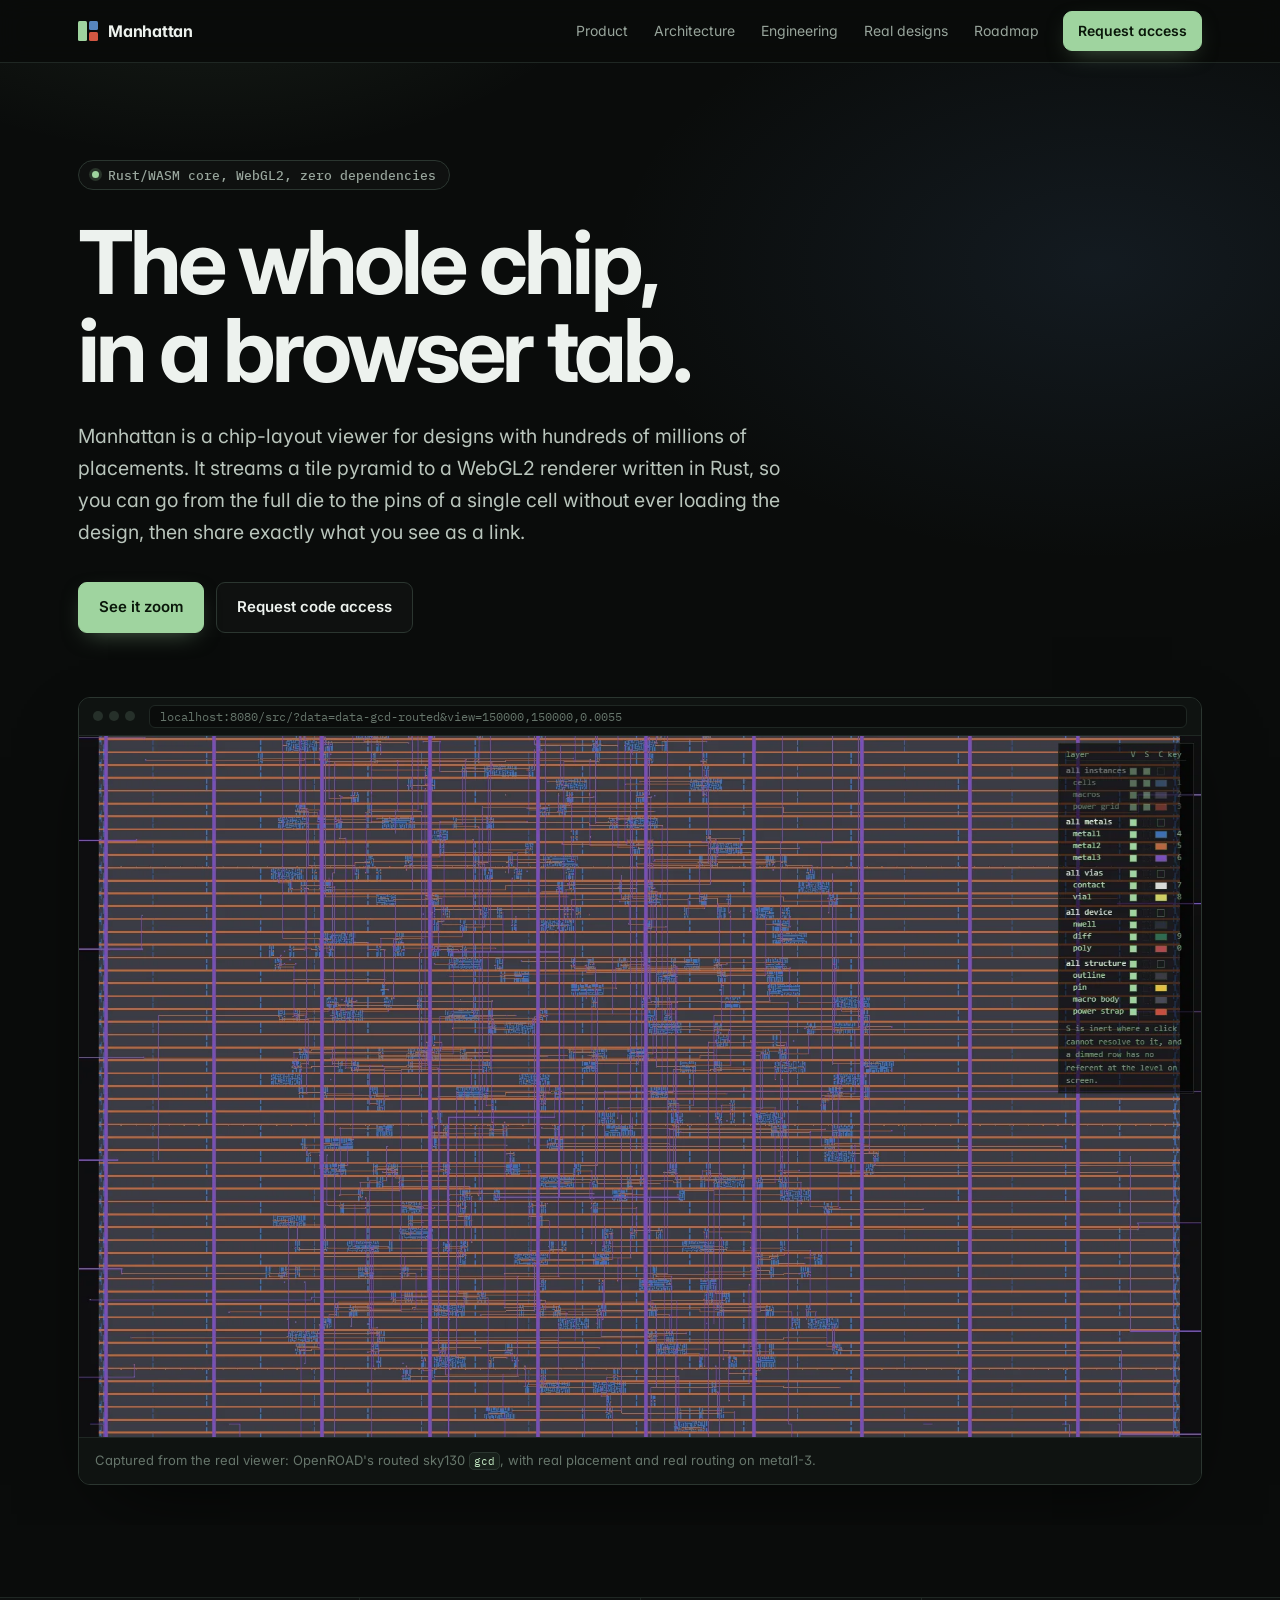
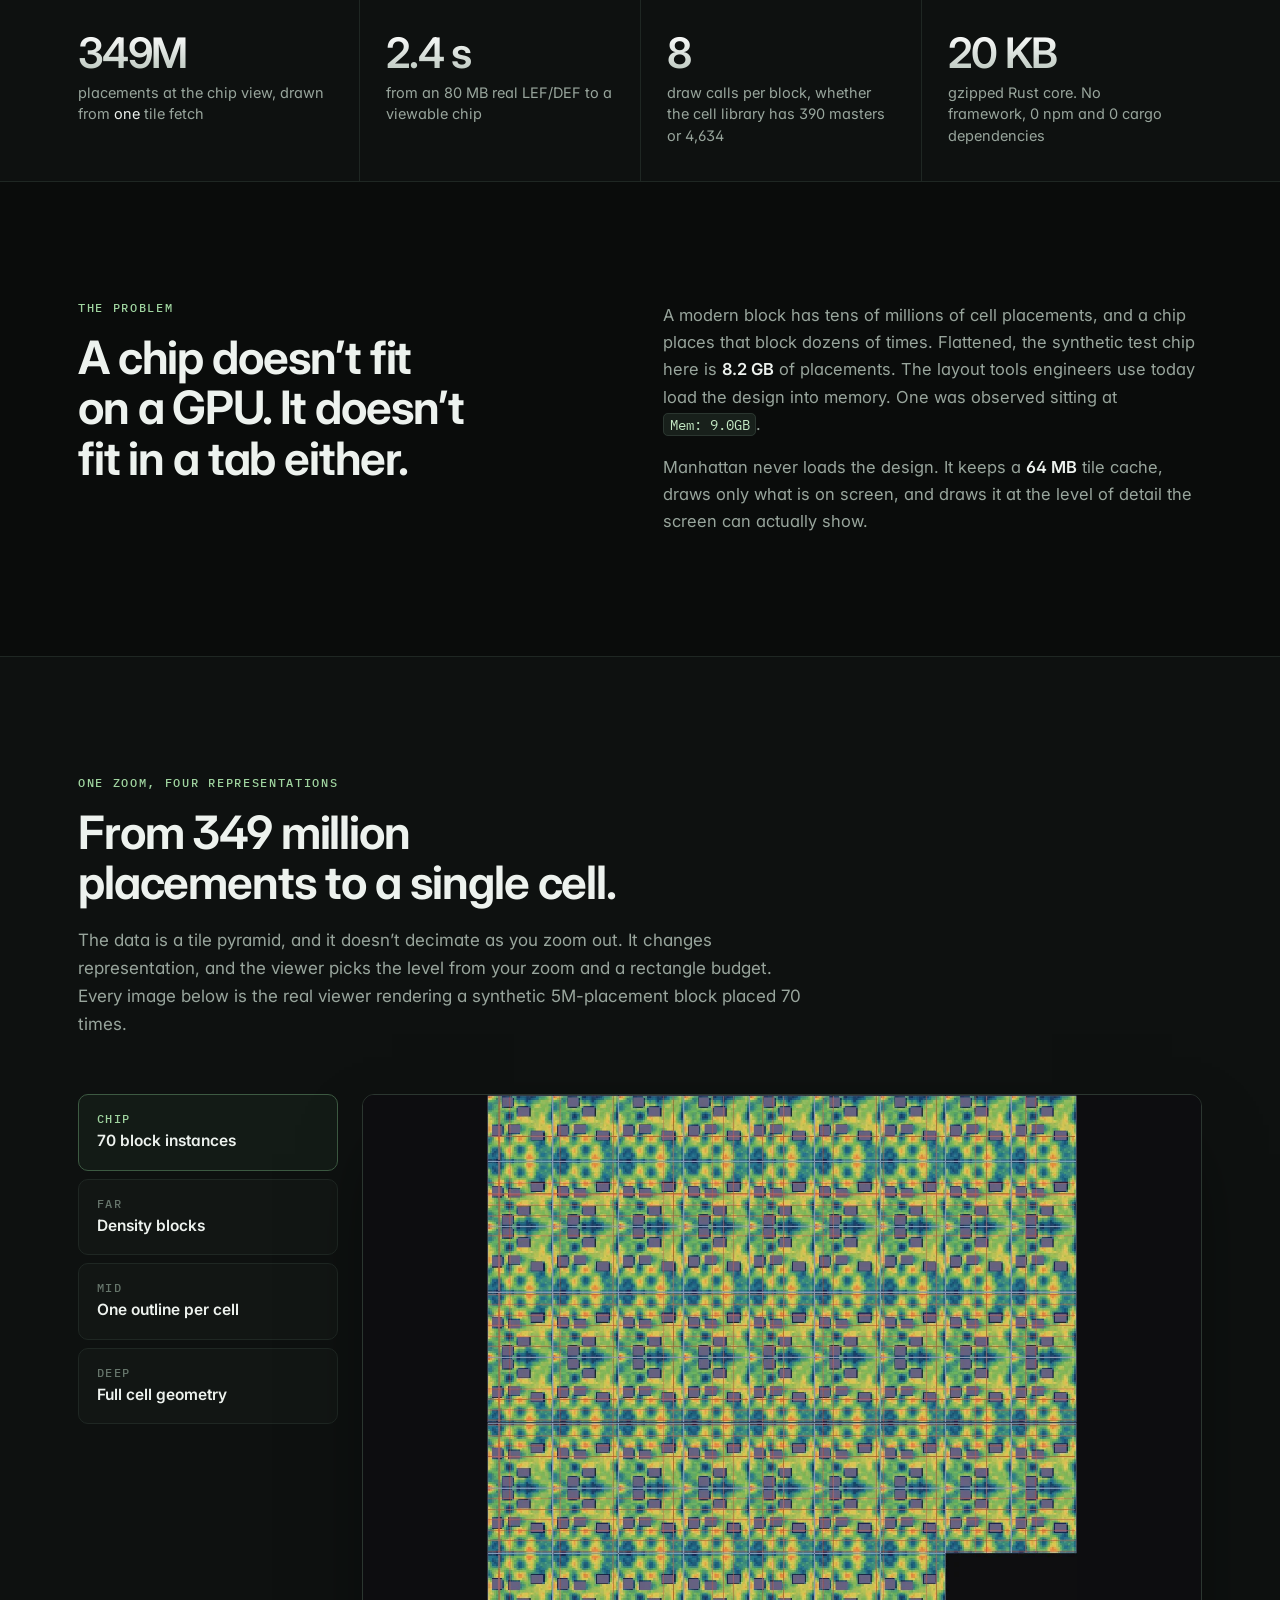
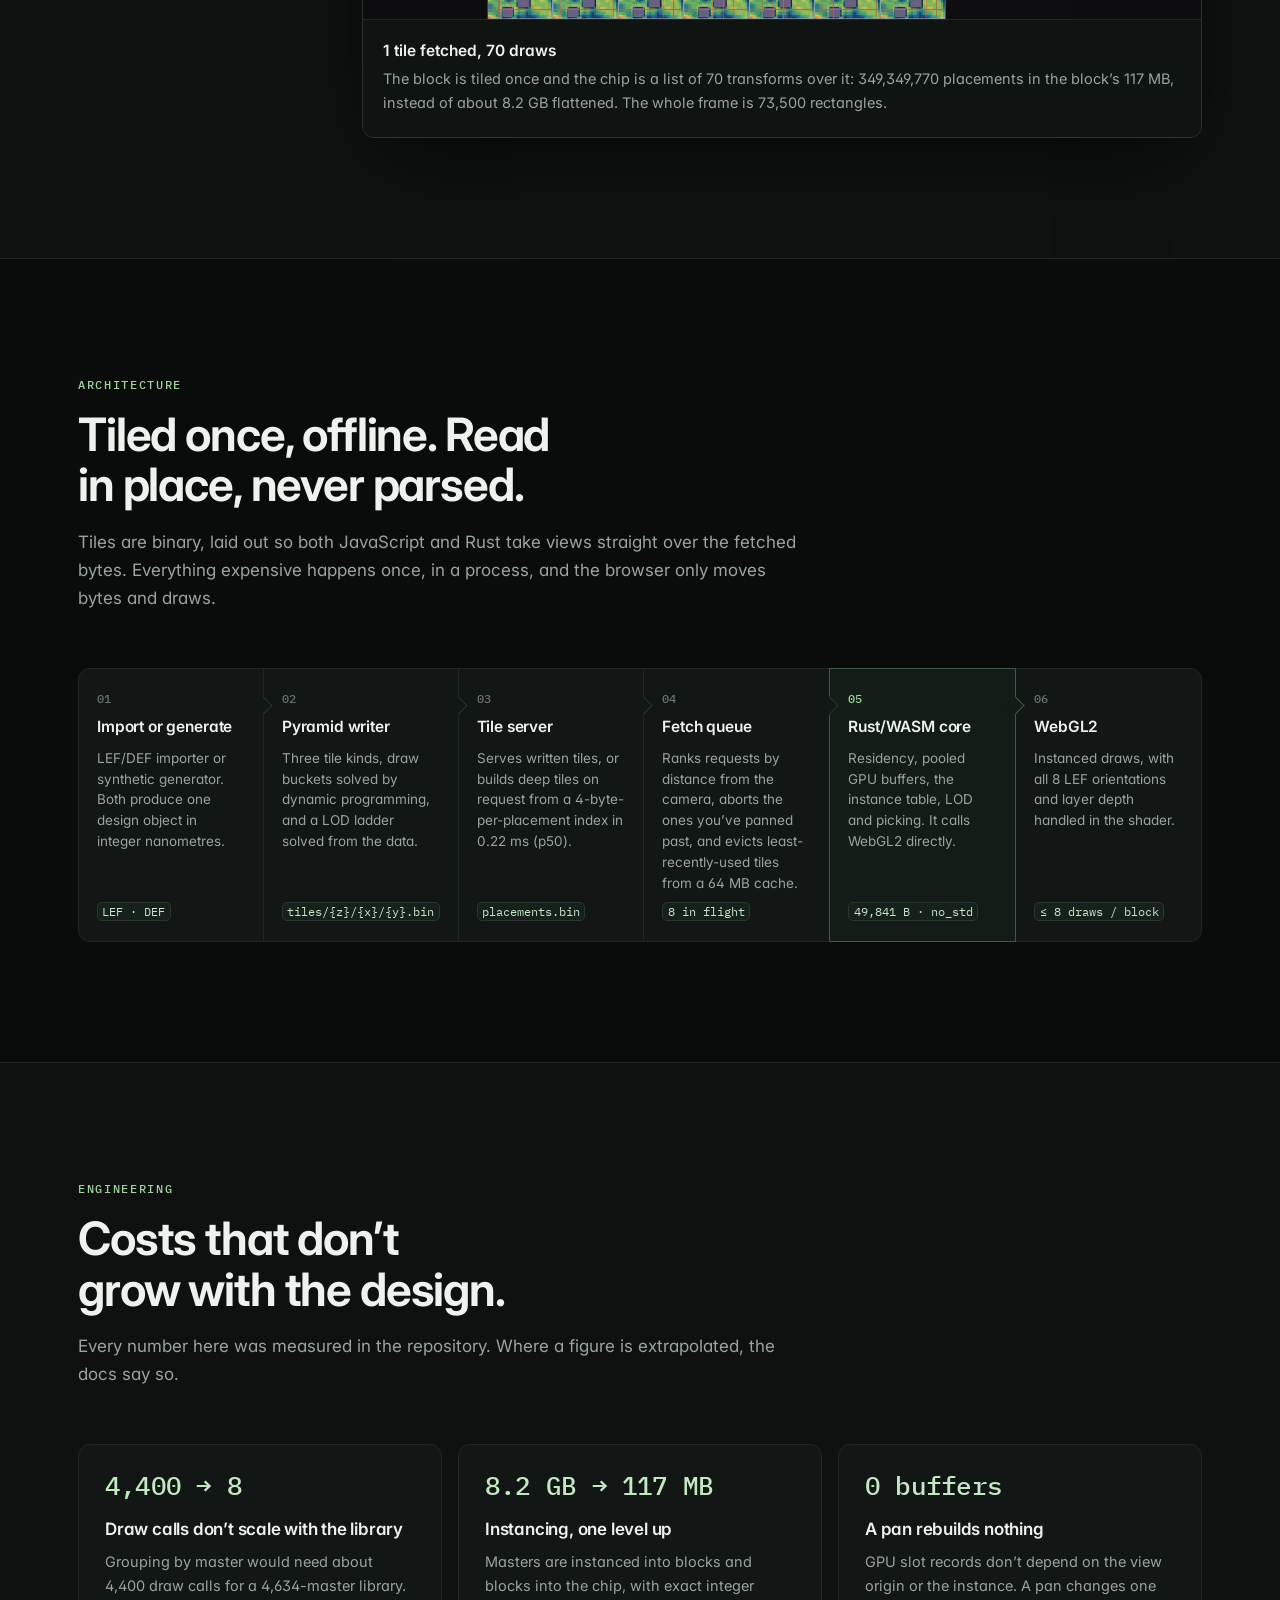
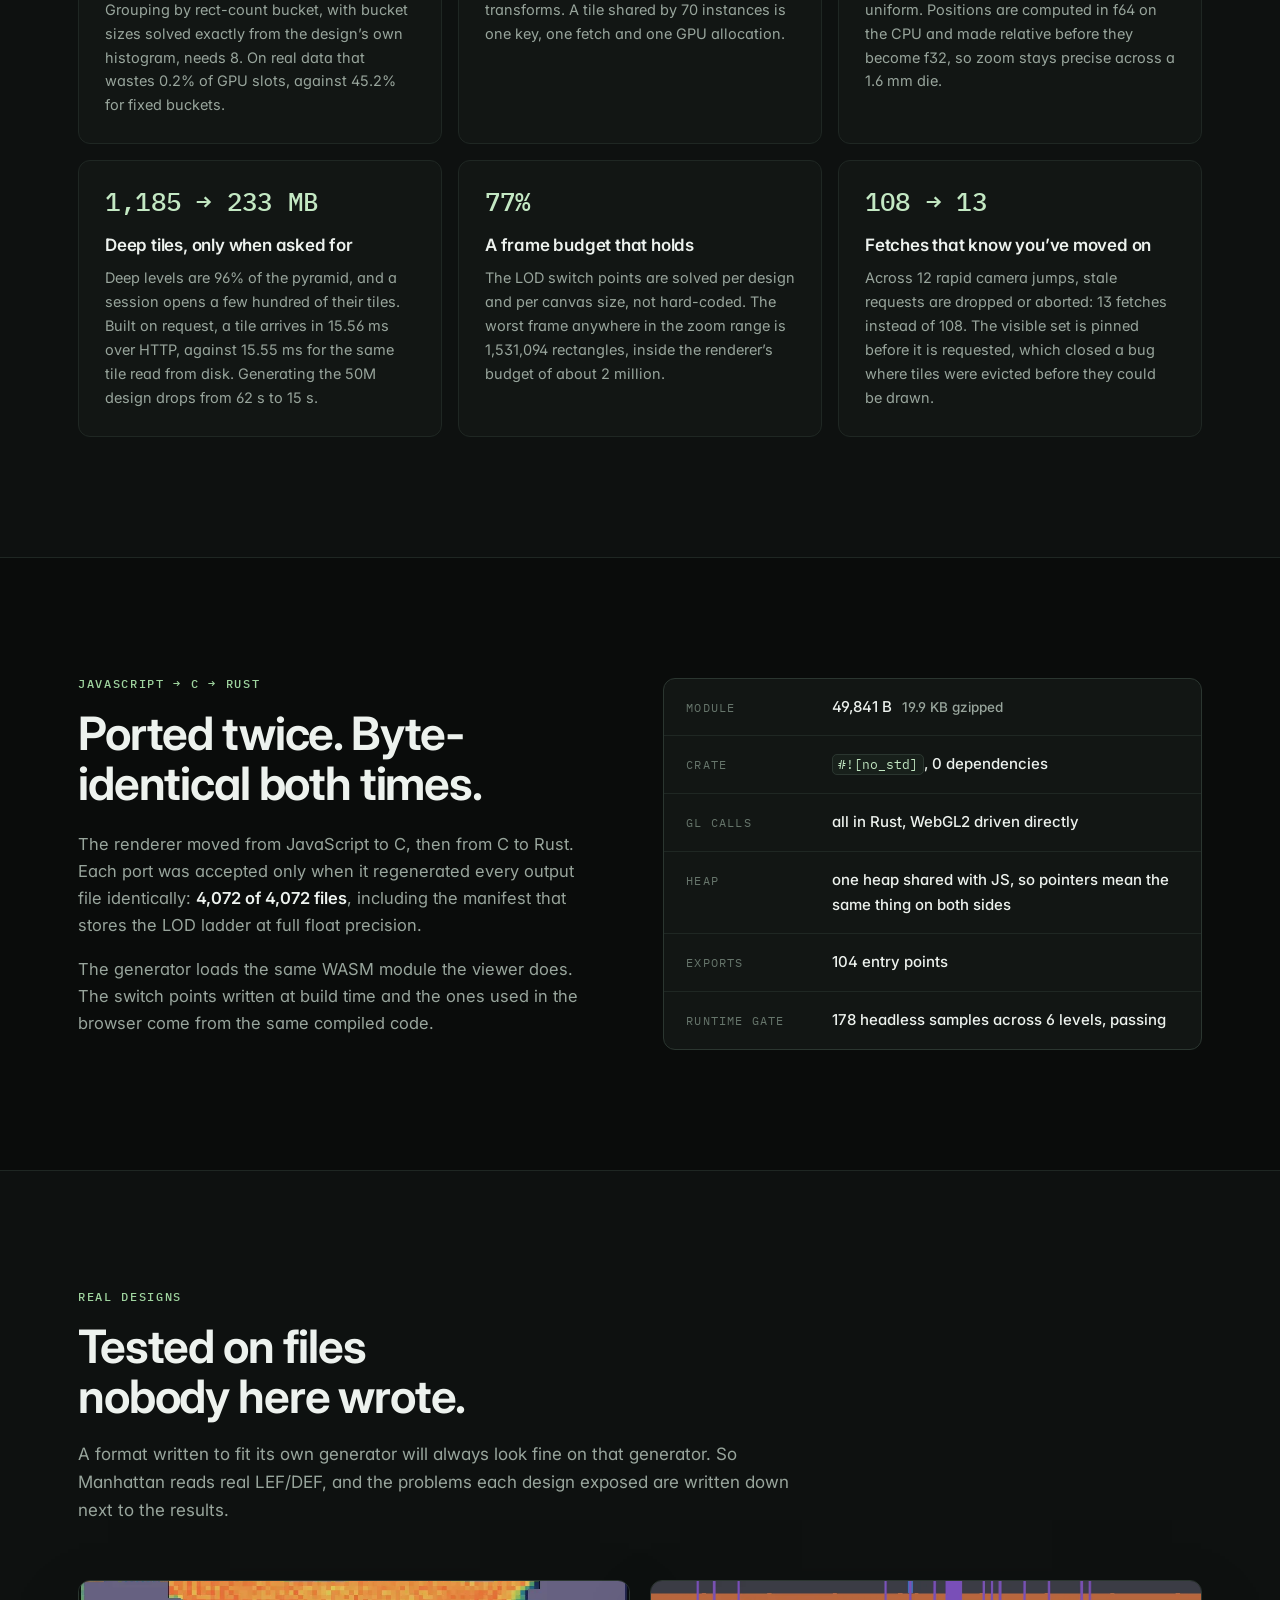
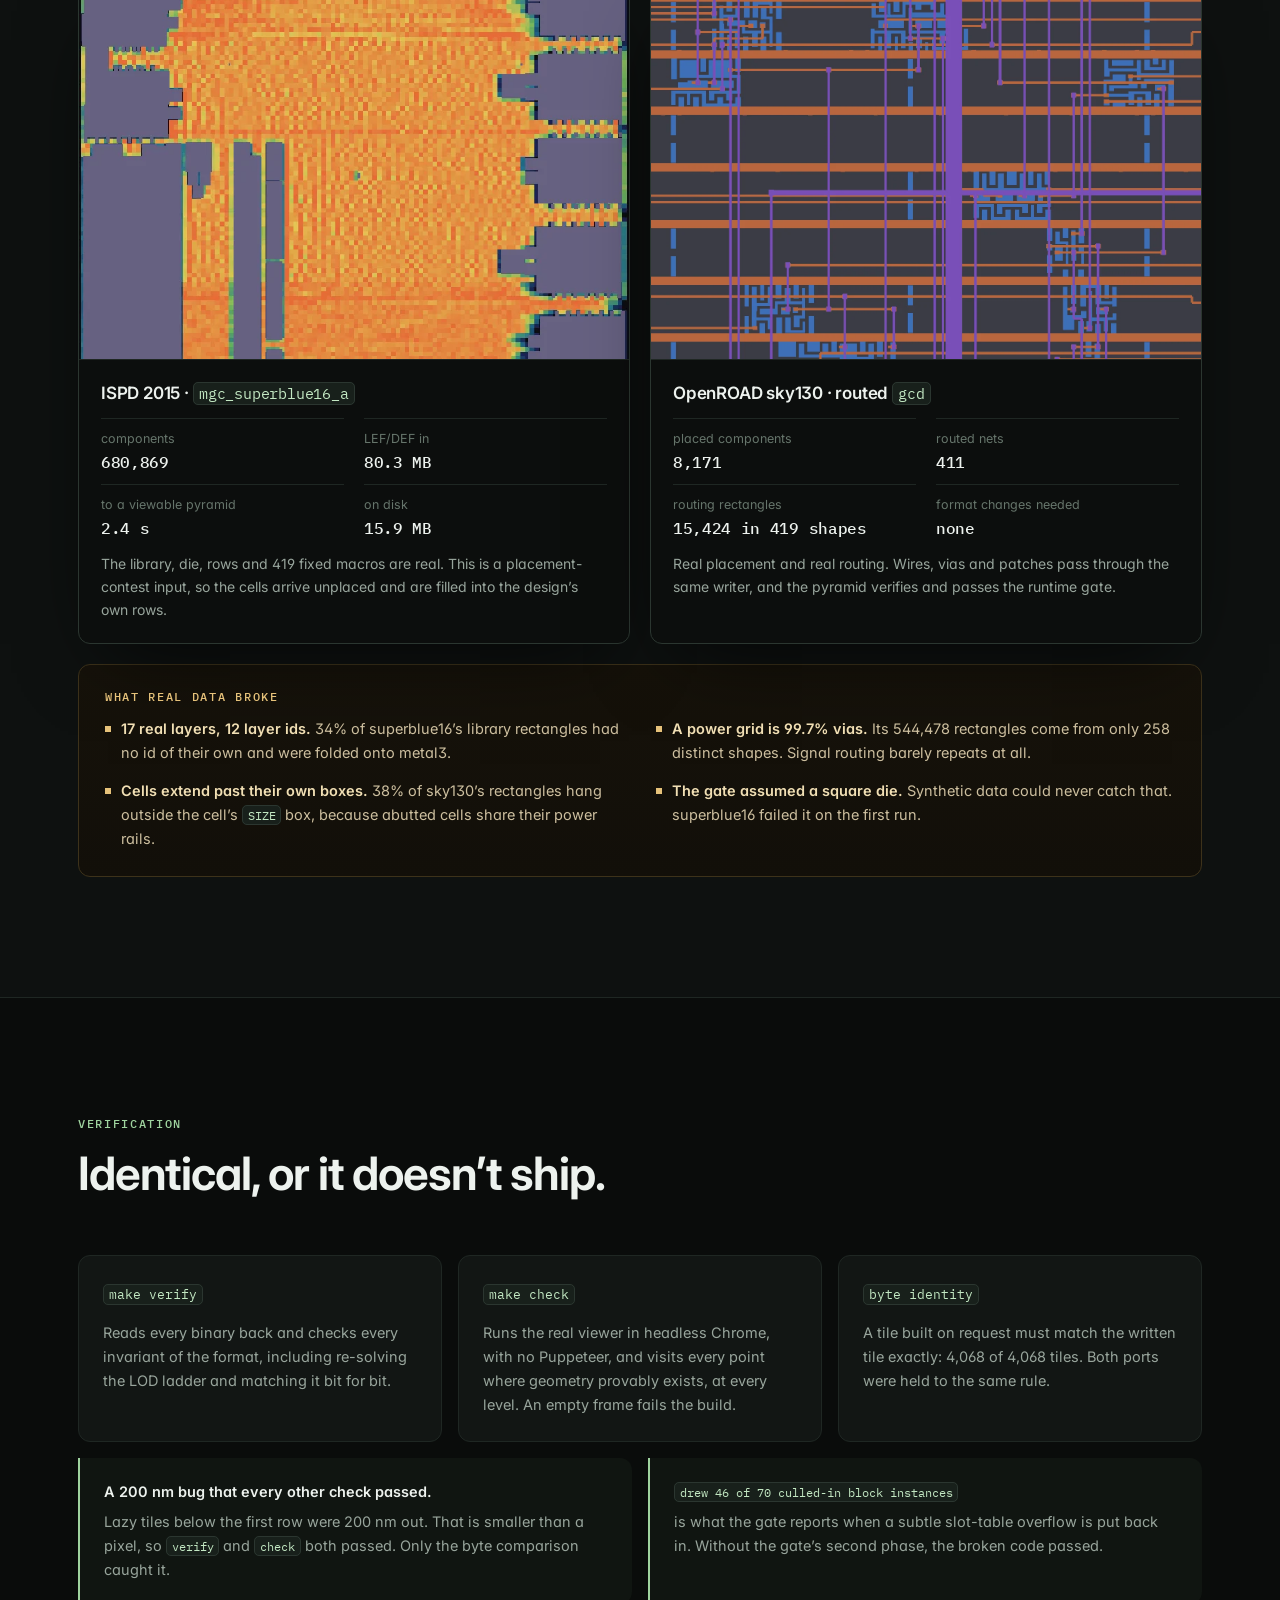
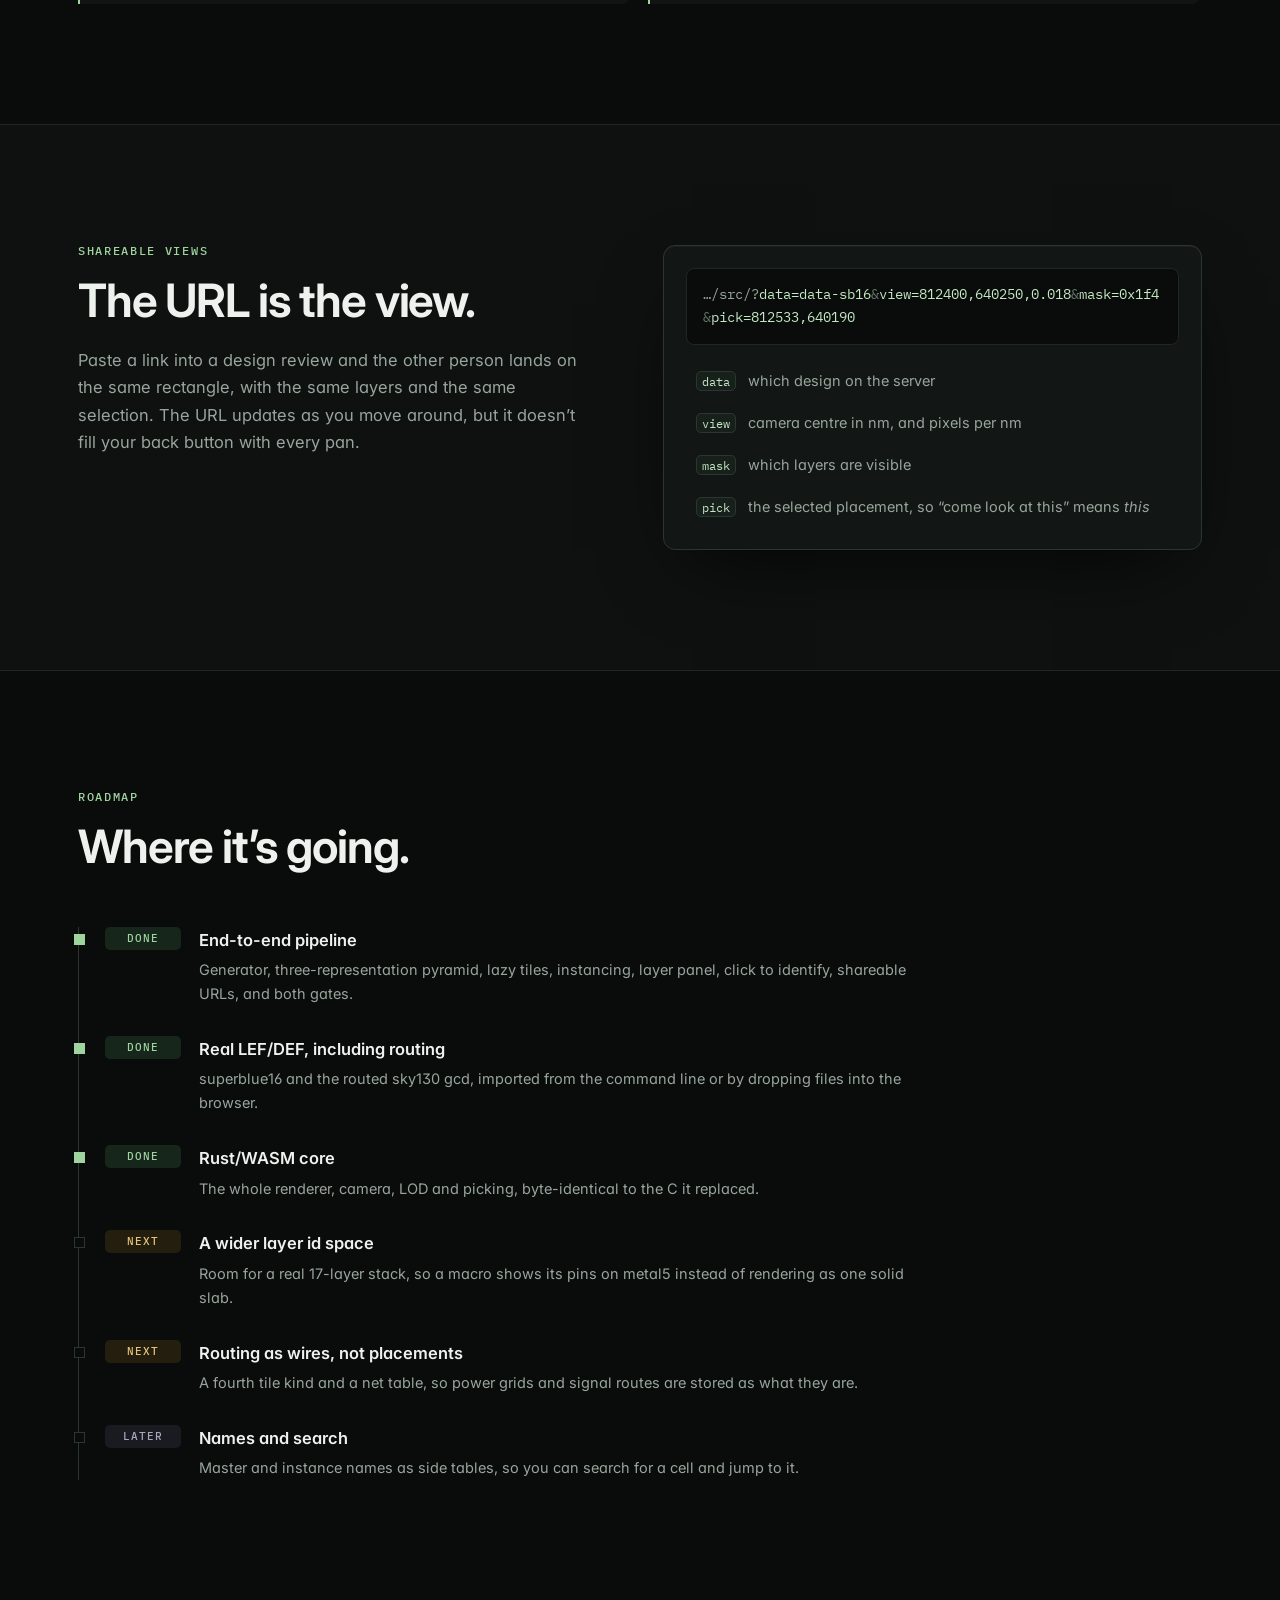
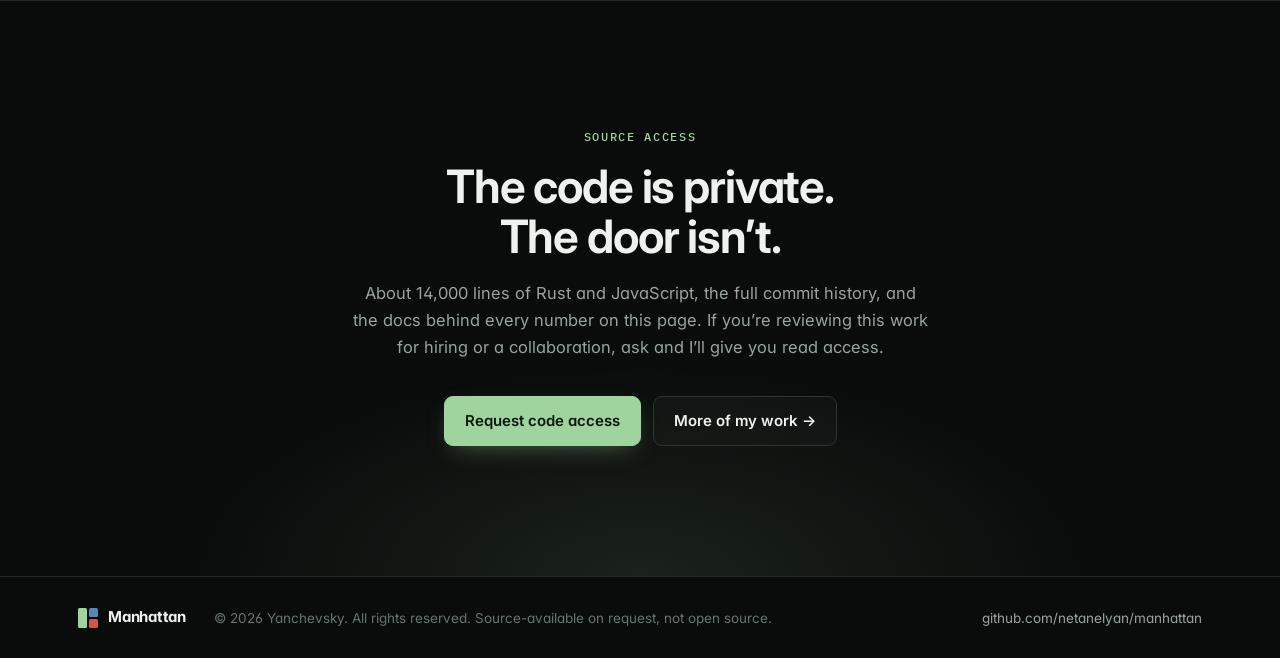
==== commit 84ef2072: "Use the surname only in copyright notices Co-Authored-By: Claude Opus 5.5 (1M context) <noreply@anth" ====
--- a/website/index.html
+++ b/website/index.html
@@ -411,7 +411,7 @@
 <footer class="foot">
   <div class="wrap foot-in">
     <span class="brand small"><span class="mark" aria-hidden="true"><i></i><i></i><i></i></span>Manhattan</span>
-    <span>© 2026 Natanel Yanchevsky. All rights reserved. Source-available on request, not open source.</span>
+    <span>© 2026 Yanchevsky. All rights reserved. Source-available on request, not open source.</span>
     <a href="https://github.com/netanelyan/manhattan">github.com/netanelyan/manhattan</a>
   </div>
 </footer>
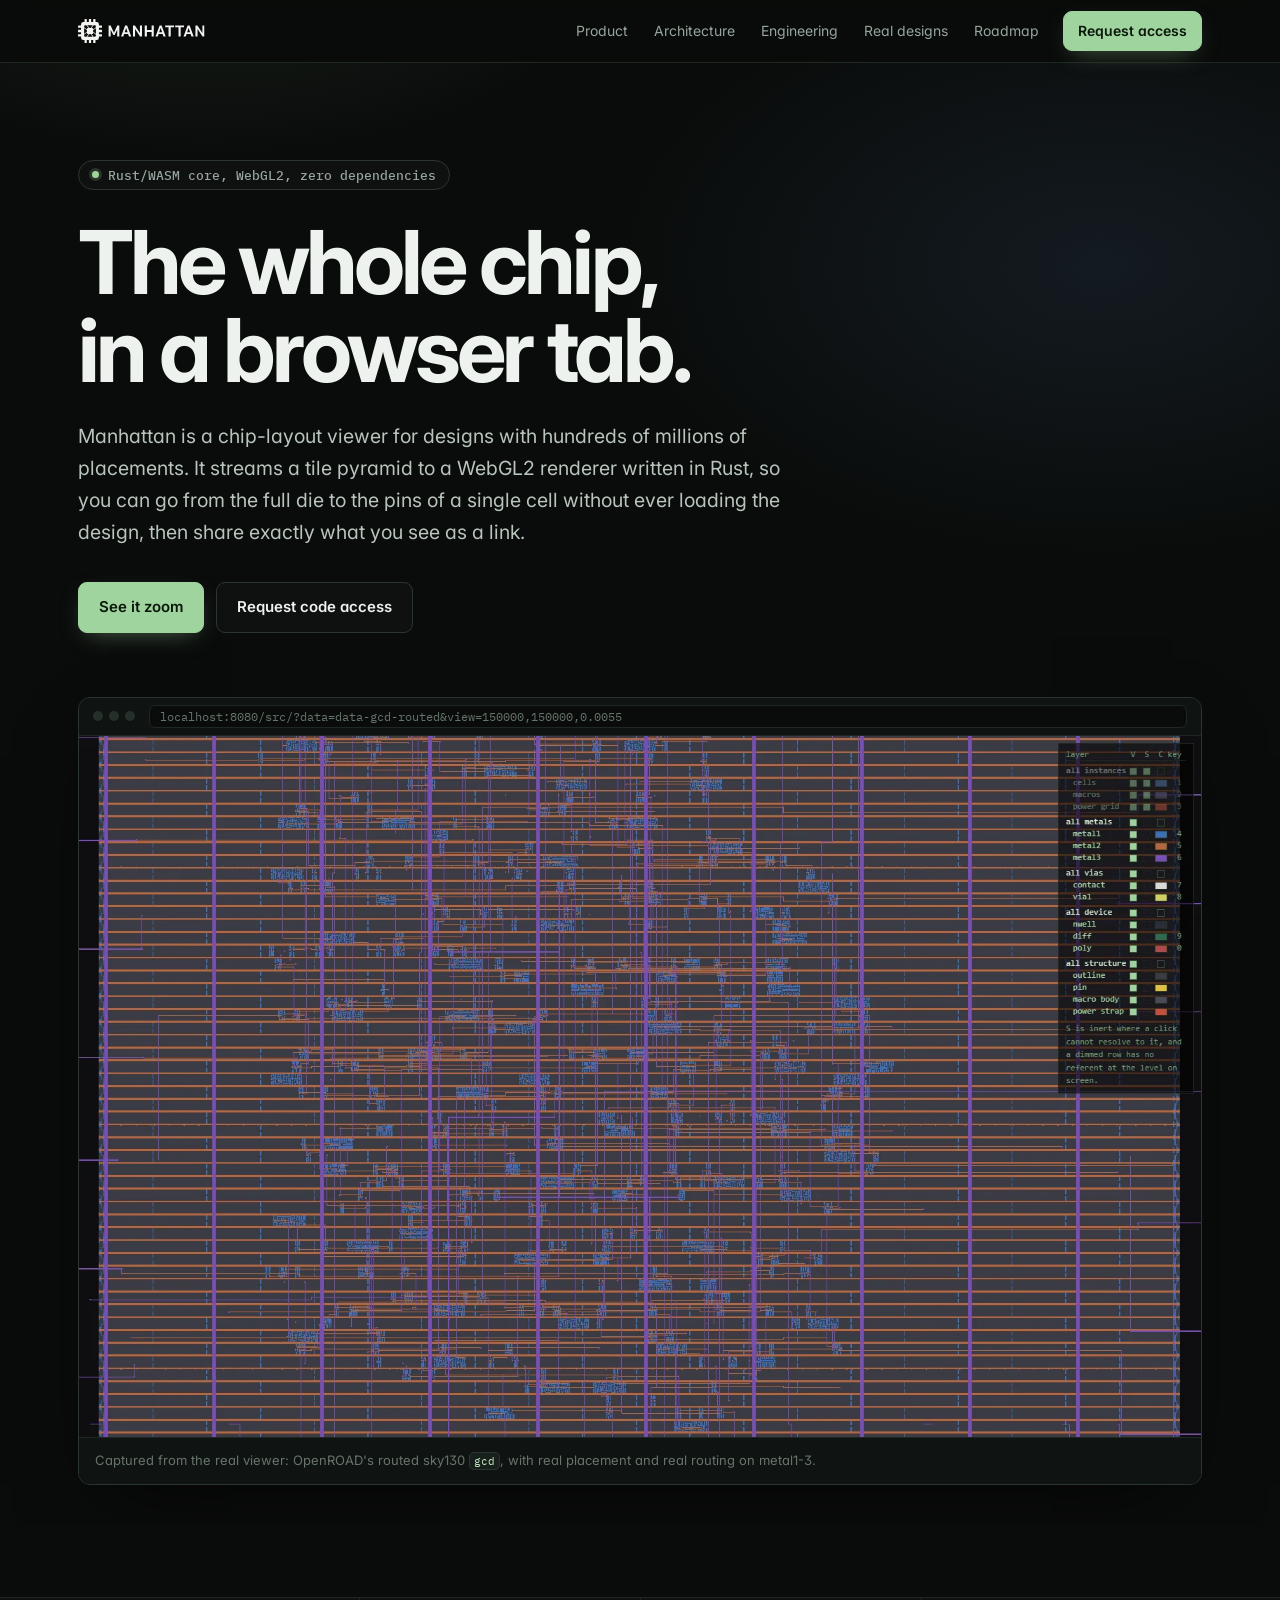
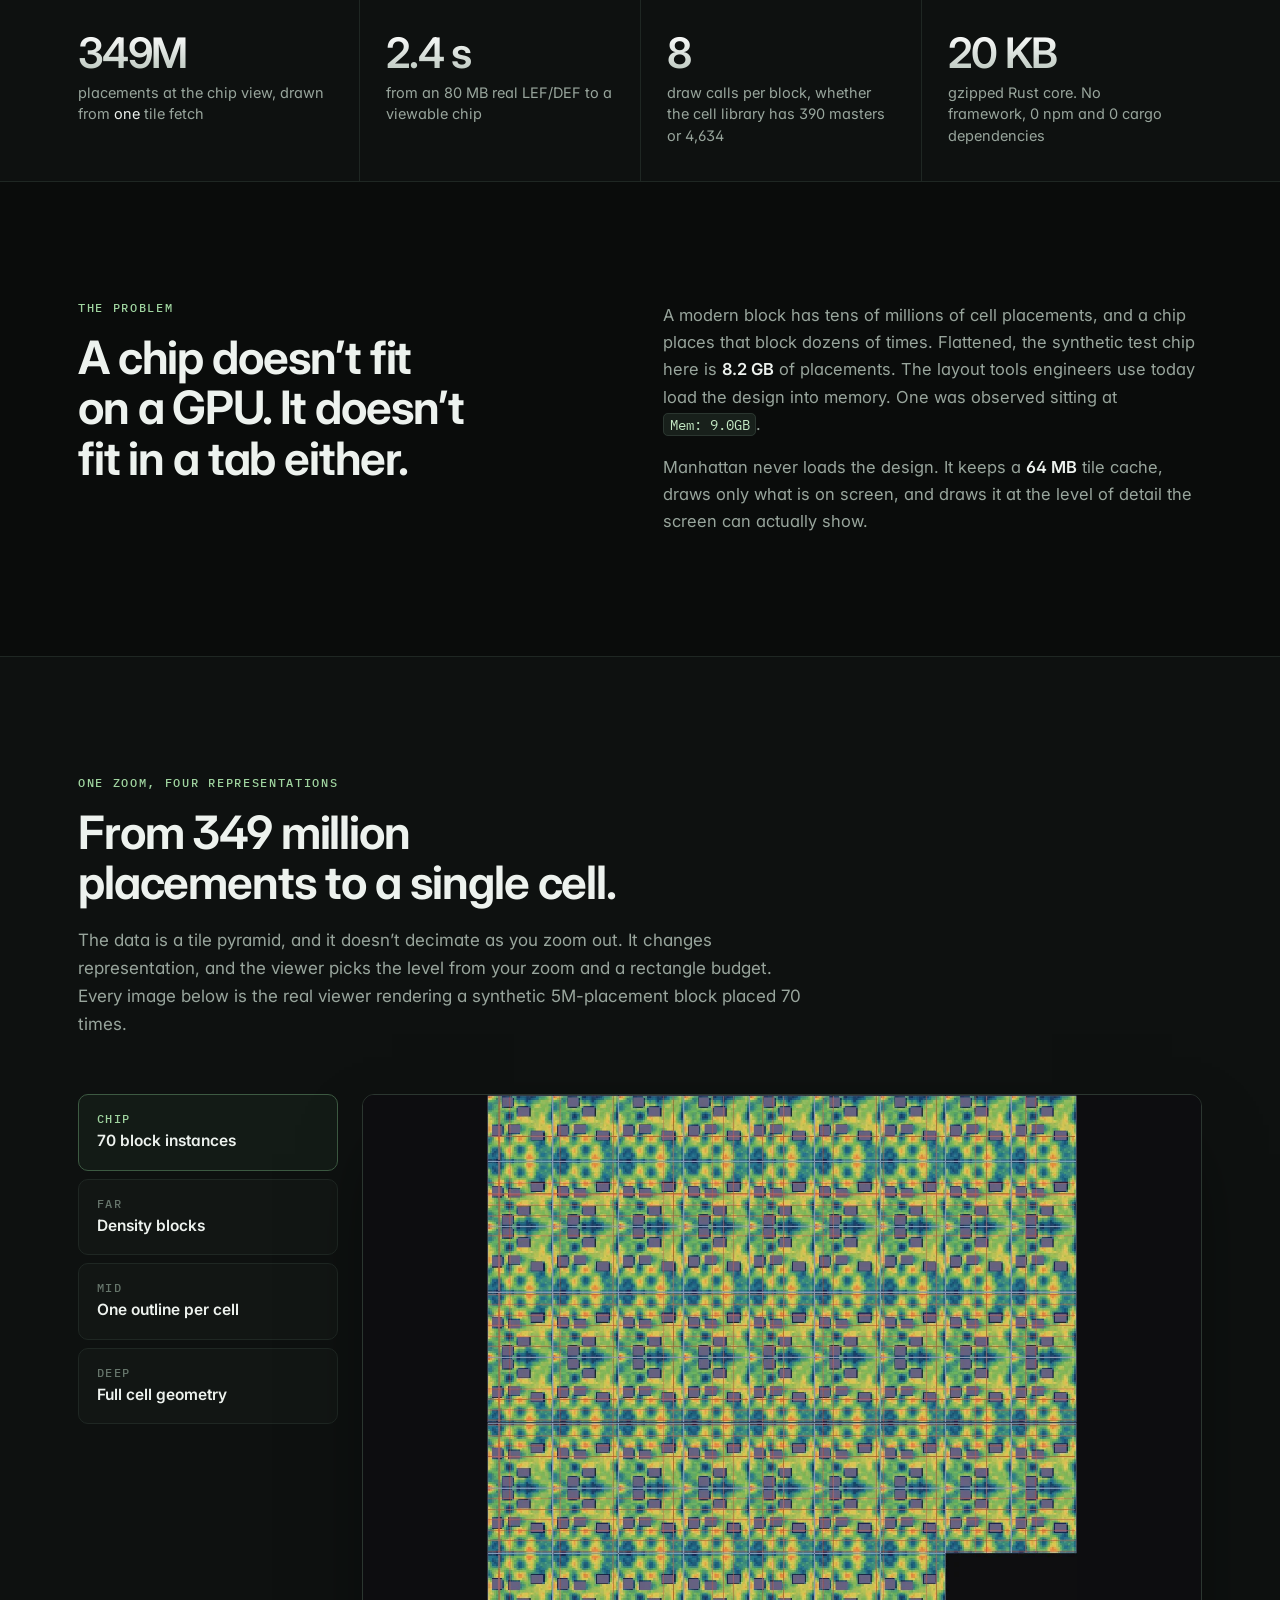
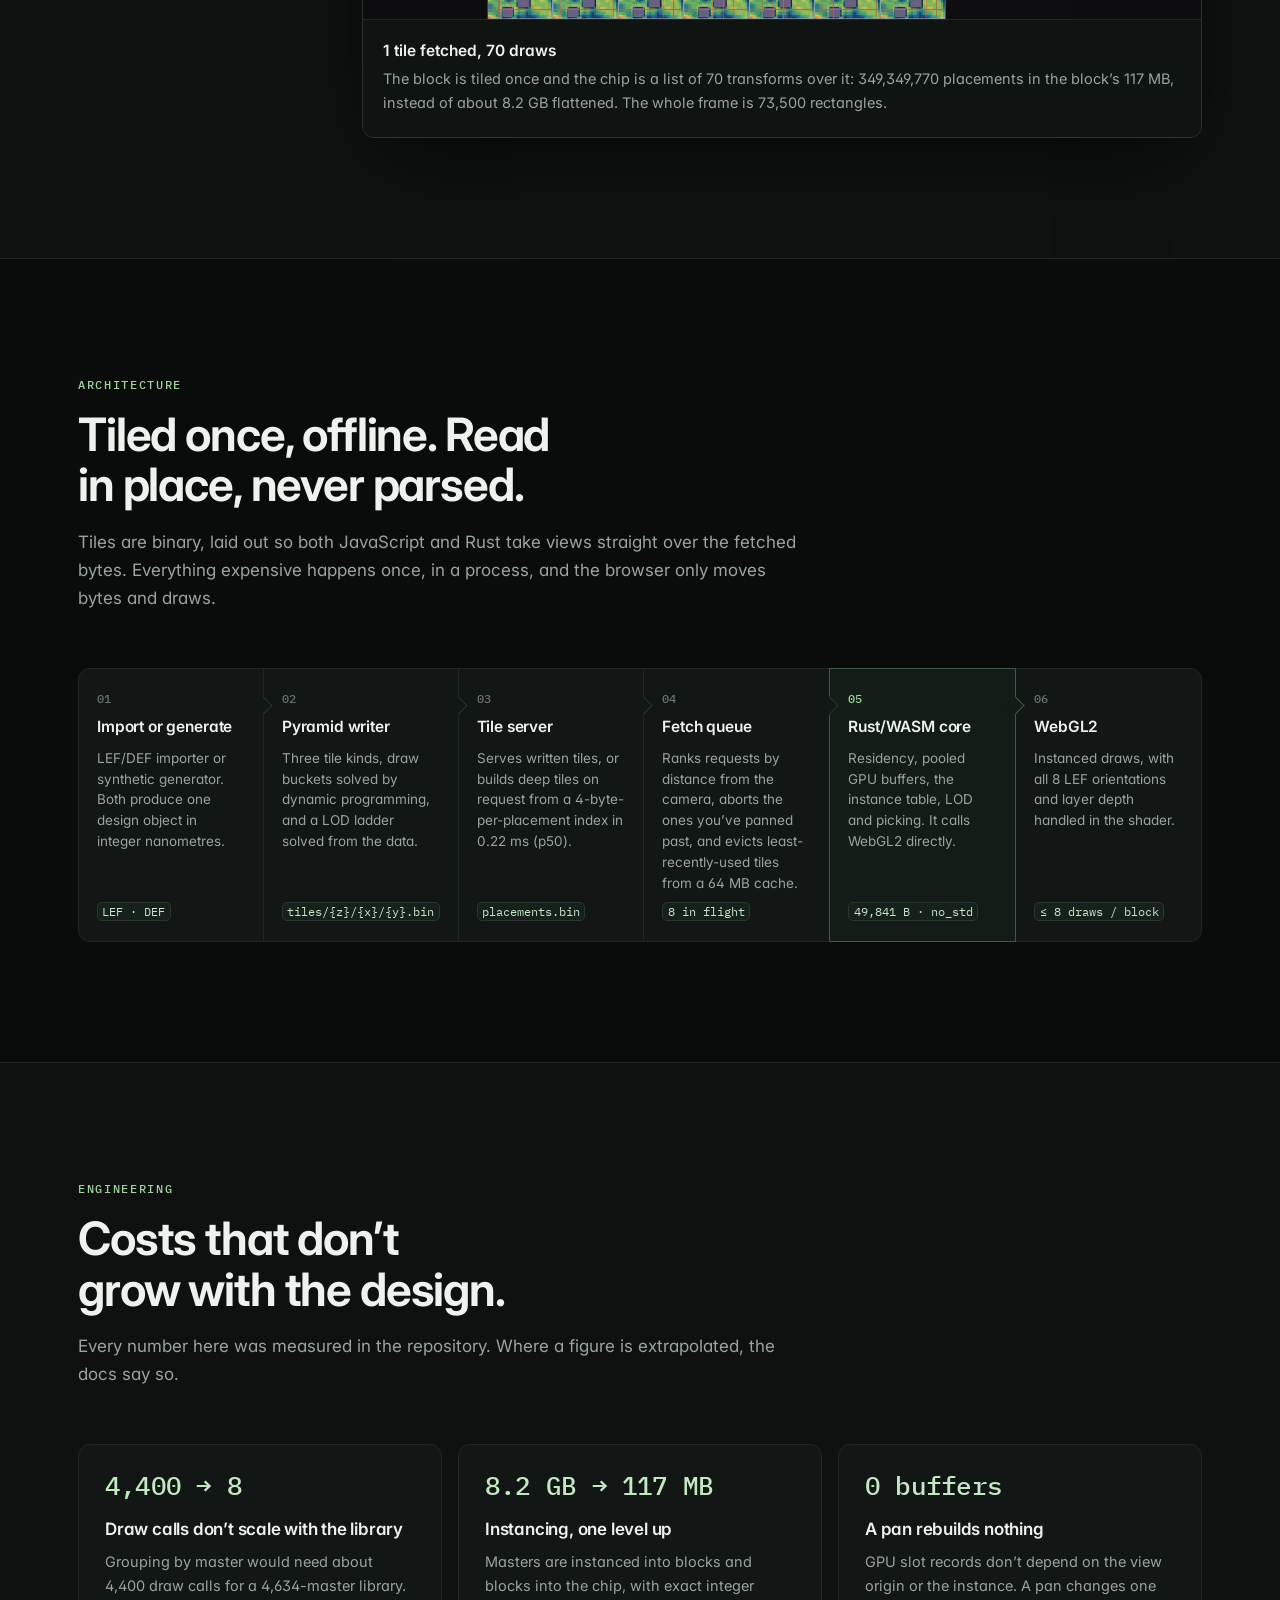
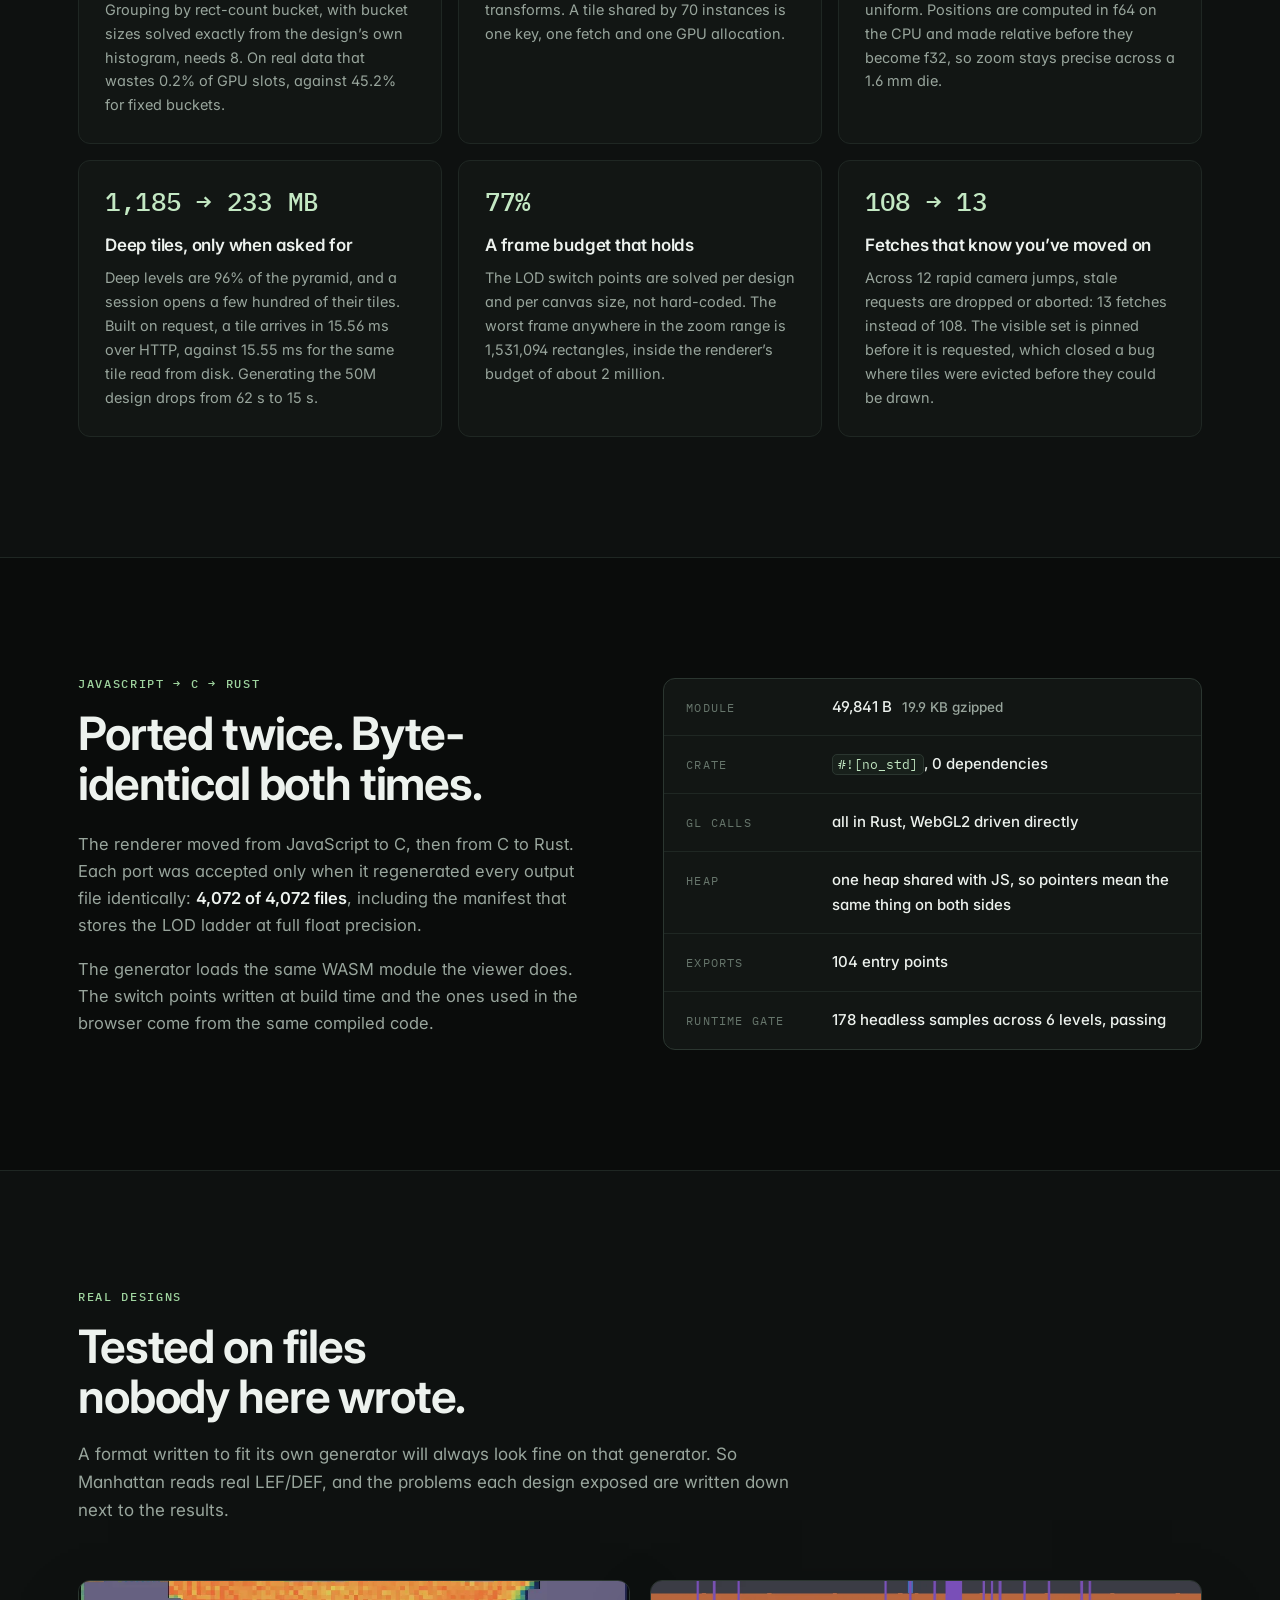
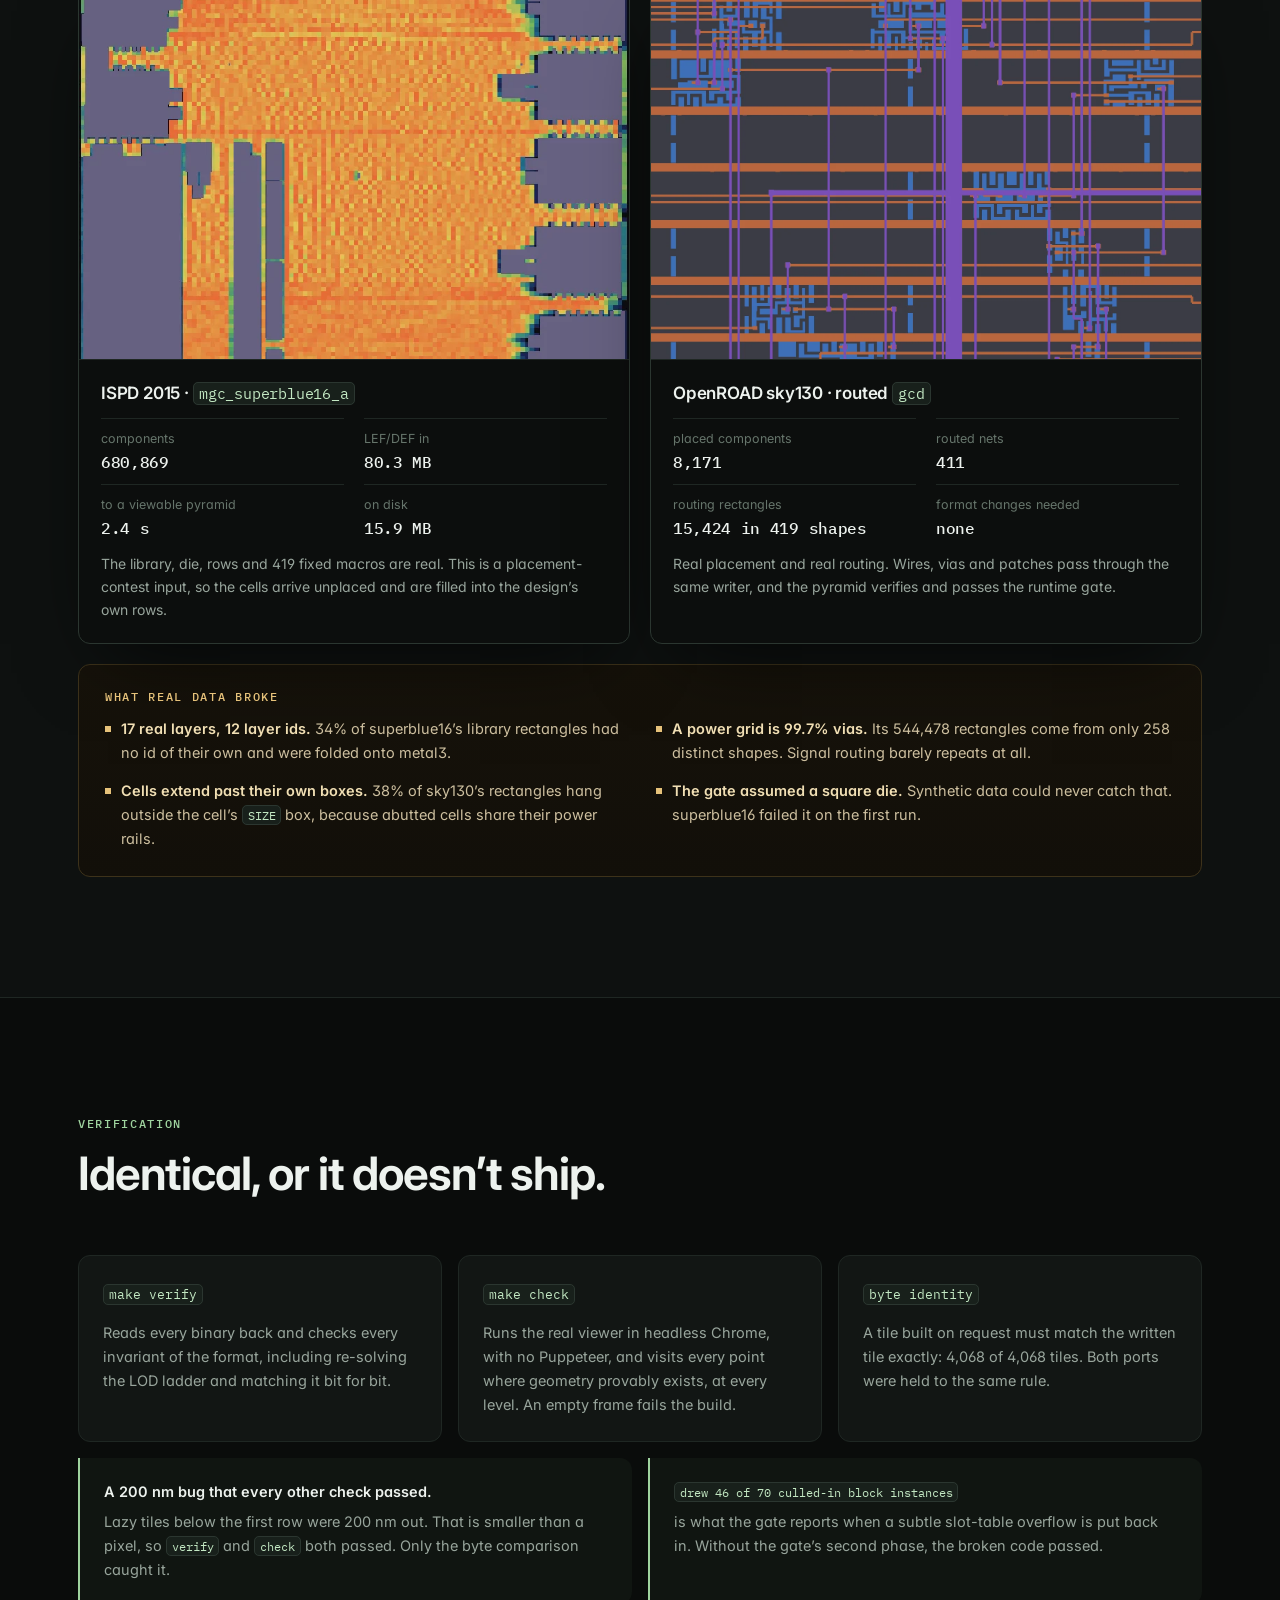
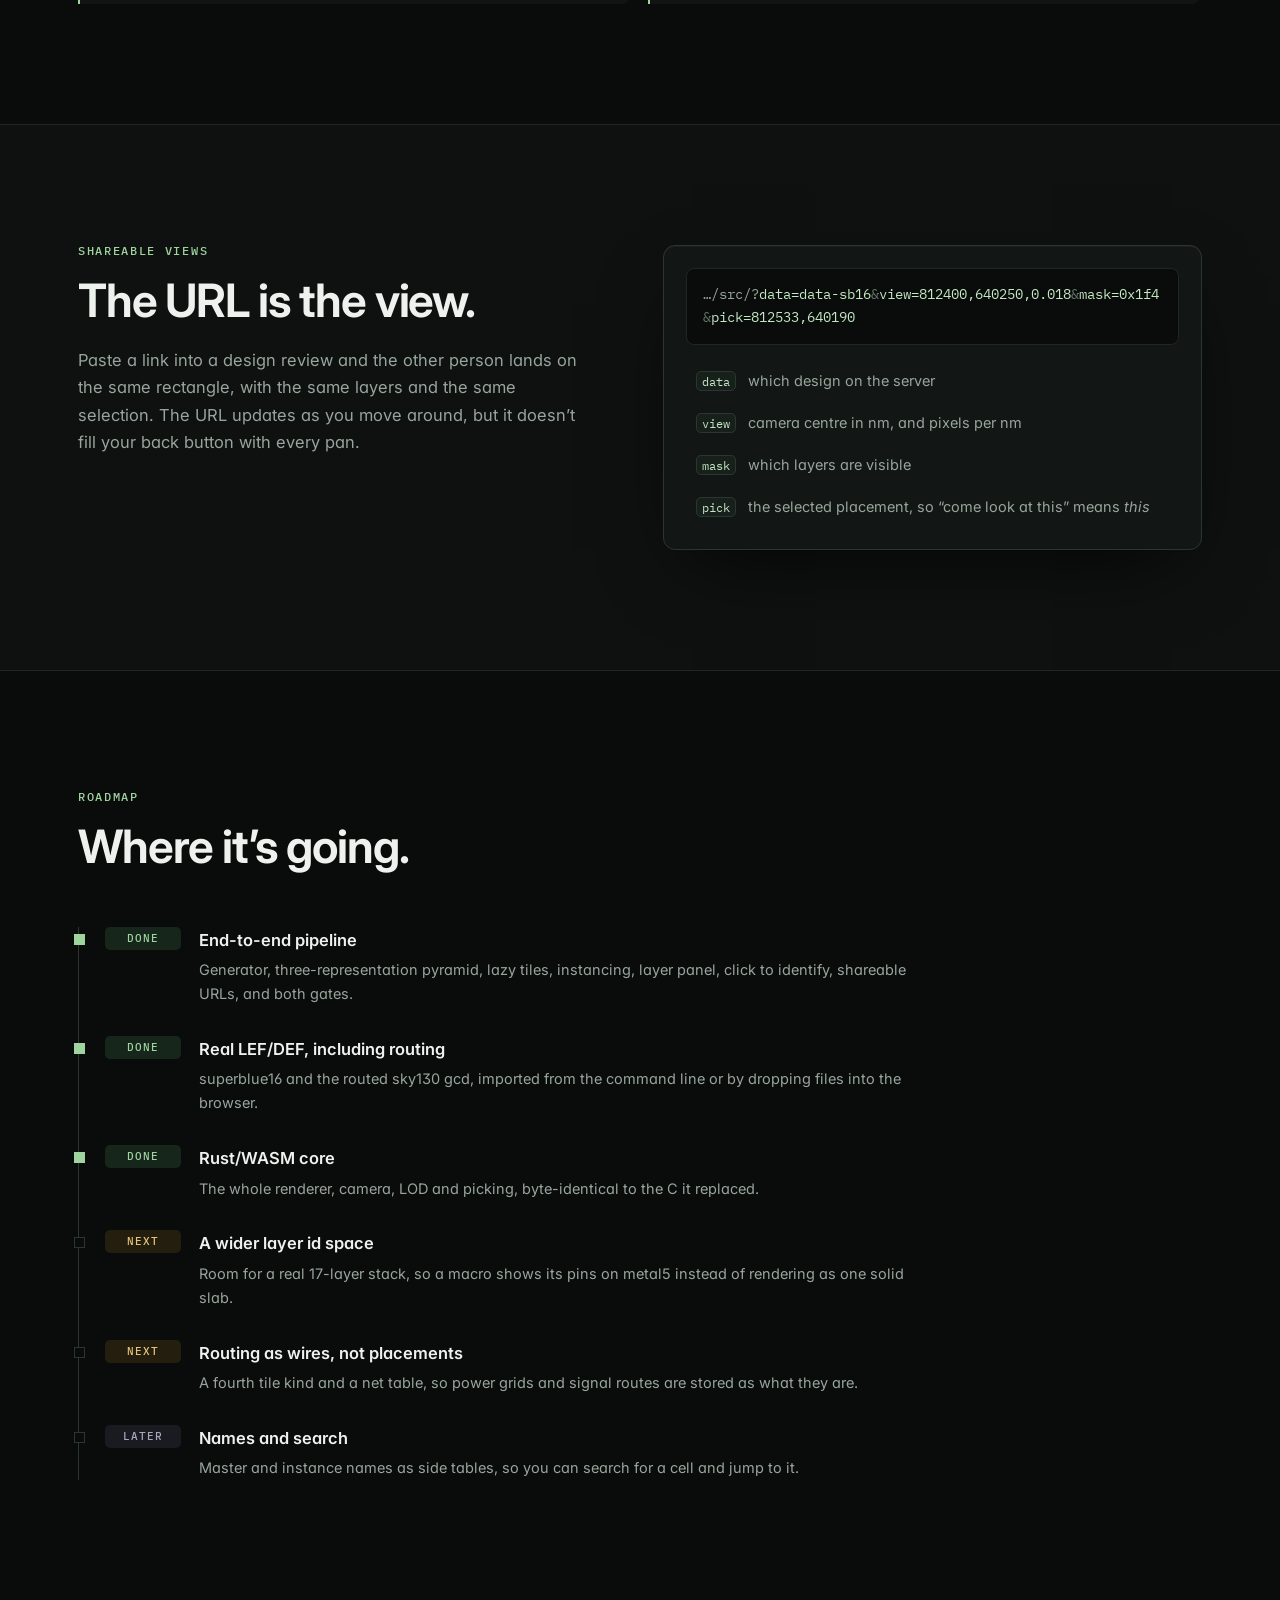
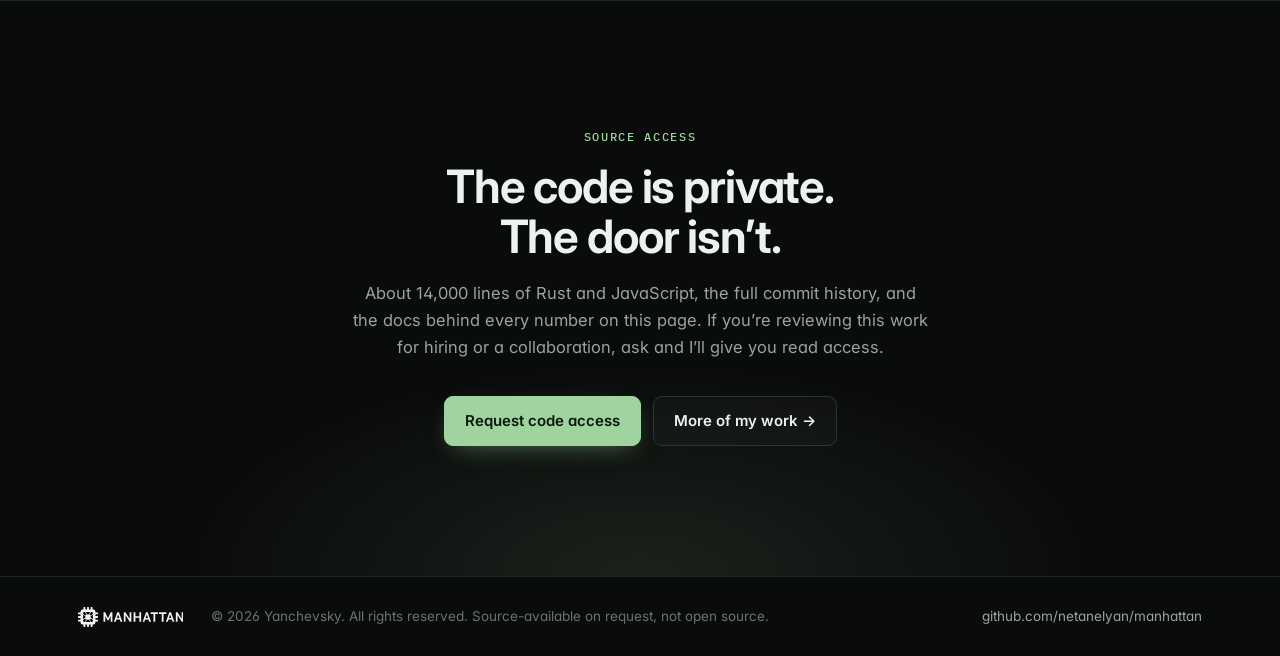
==== commit 59cb462b: "Replace the logo with the chip mark from the brand kit Add manhattan-brand-assets/ (logo, chip mark," ====
--- a/website/index.html
+++ b/website/index.html
@@ -3,24 +3,90 @@
 <head>
 <meta charset="utf-8">
 <meta name="viewport" content="width=device-width, initial-scale=1">
-<title>Manhattan - The whole chip, in a browser tab</title>
-<meta name="description" content="Manhattan is a chip-layout viewer that streams a tile pyramid to a Rust/WebAssembly WebGL2 renderer: 349 million placements at the chip view from a single tile fetch, and every view is a link.">
+<title>Manhattan - Browser Chip Layout Viewer | WebGL2 + Rust/WASM</title>
+<meta name="description" content="Manhattan is a browser-based chip layout viewer for LEF/DEF designs. A Rust/WASM WebGL2 core streams a tile pyramid: 349M placements from one tile fetch.">
+<link rel="canonical" href="https://netanelyan.github.io/manhattan/">
+<meta name="robots" content="index, follow, max-image-preview:large">
+<meta name="author" content="Yanchevsky">
+<meta name="theme-color" content="#0a0c0b">
+<meta name="color-scheme" content="dark">
+
+<!-- Open Graph (LinkedIn, Slack, Discord, WhatsApp, Facebook) -->
+<meta property="og:type" content="website">
+<meta property="og:site_name" content="Manhattan">
+<meta property="og:url" content="https://netanelyan.github.io/manhattan/">
 <meta property="og:title" content="Manhattan - The whole chip, in a browser tab">
-<meta property="og:description" content="A chip-layout viewer that streams hundreds of millions of placements to a 20 KB Rust/WASM renderer.">
-<meta property="og:image" content="img/viewer-gcd.webp">
-<meta name="theme-color" content="#0a0c0b">
-<link rel="icon" href="data:image/svg+xml,%3Csvg xmlns='http://www.w3.org/2000/svg' viewBox='0 0 32 32'%3E%3Crect width='32' height='32' rx='6' fill='%230a0c0b'/%3E%3Crect x='6' y='6' width='9' height='20' fill='%239fd49f'/%3E%3Crect x='17' y='6' width='9' height='9' fill='%235785bd'/%3E%3Crect x='17' y='17' width='9' height='9' fill='%23d15742'/%3E%3C/svg%3E">
+<meta property="og:description" content="A chip layout viewer that streams hundreds of millions of placements to a 20 KB Rust/WASM WebGL2 core. Every view is a shareable link.">
+<meta property="og:image" content="https://netanelyan.github.io/manhattan/og-image.png">
+<meta property="og:image:type" content="image/png">
+<meta property="og:image:width" content="1200">
+<meta property="og:image:height" content="630">
+<meta property="og:image:alt" content="Manhattan: the whole chip, in a browser tab. 349M placements from one tile fetch, 2.4 s from LEF/DEF to view, a 20 KB Rust core. Beside it, a real render of routed sky130 cells.">
+<meta property="og:locale" content="en_US">
+
+<!-- X / Twitter -->
+<meta name="twitter:card" content="summary_large_image">
+<meta name="twitter:title" content="Manhattan - The whole chip, in a browser tab">
+<meta name="twitter:description" content="A chip layout viewer that streams hundreds of millions of placements to a 20 KB Rust/WASM WebGL2 core.">
+<meta name="twitter:image" content="https://netanelyan.github.io/manhattan/og-image.png">
+<meta name="twitter:image:alt" content="Manhattan share card with headline numbers and a real render of routed sky130 cells.">
+
+<!-- Icons -->
+<link rel="icon" href="favicon.ico" sizes="48x48">
+<link rel="icon" href="favicon.svg" type="image/svg+xml">
+<link rel="apple-touch-icon" href="apple-touch-icon.png">
+<link rel="manifest" href="site.webmanifest">
+
+<script type="application/ld+json">
+{
+  "@context": "https://schema.org",
+  "@graph": [
+    {
+      "@type": "WebSite",
+      "@id": "https://netanelyan.github.io/manhattan/#website",
+      "url": "https://netanelyan.github.io/manhattan/",
+      "name": "Manhattan",
+      "inLanguage": "en"
+    },
+    {
+      "@type": "SoftwareApplication",
+      "@id": "https://netanelyan.github.io/manhattan/#software",
+      "name": "Manhattan",
+      "url": "https://netanelyan.github.io/manhattan/",
+      "description": "A browser-based chip layout viewer for LEF/DEF designs. It streams a binary tile pyramid to a Rust/WebAssembly core that drives WebGL2, so hundreds of millions of placements can be viewed without loading the design.",
+      "applicationCategory": "DeveloperApplication",
+      "applicationSubCategory": "EDA / chip layout visualization",
+      "operatingSystem": "Any (web browser with WebGL2)",
+      "programmingLanguage": ["Rust", "JavaScript"],
+      "image": "https://netanelyan.github.io/manhattan/og-image.png",
+      "screenshot": "https://netanelyan.github.io/manhattan/img/viewer-gcd.webp",
+      "featureList": [
+        "Tile pyramid with three levels of detail: density, cell outlines, full cell geometry",
+        "Block instancing: 349 million placements drawn from one tile fetch",
+        "LEF/DEF import, including routing",
+        "Rust/WASM WebGL2 core, 0 dependencies",
+        "Shareable views: the URL is the camera, layers and selection"
+      ],
+      "copyrightHolder": { "@type": "Person", "name": "Yanchevsky" },
+      "copyrightYear": 2026
+    }
+  ]
+}
+</script>
+
 <link rel="preconnect" href="https://fonts.googleapis.com">
 <link rel="preconnect" href="https://fonts.gstatic.com" crossorigin>
 <link href="https://fonts.googleapis.com/css2?family=IBM+Plex+Mono:wght@400;500&family=Inter:wght@400;500;600;700&display=swap" rel="stylesheet">
 <link rel="stylesheet" href="styles.css">
 </head>
 <body>
+<!-- Logo, from manhattan-brand-assets/primary/svg/manhattan-logo-white.svg -->
+<svg width="0" height="0" style="position:absolute" aria-hidden="true"><symbol id="logo" viewBox="4.8 4.8 792.6 150.4"><path transform="scale(0.8)" d="M61 6H71A4 4 0 0 1 75 10V30A4 4 0 0 1 71 34H61A4 4 0 0 1 57 30V10A4 4 0 0 1 61 6ZM61 166H71A4 4 0 0 1 75 170V190A4 4 0 0 1 71 194H61A4 4 0 0 1 57 190V170A4 4 0 0 1 61 166ZM10 57H30A4 4 0 0 1 34 61V71A4 4 0 0 1 30 75H10A4 4 0 0 1 6 71V61A4 4 0 0 1 10 57ZM170 57H190A4 4 0 0 1 194 61V71A4 4 0 0 1 190 75H170A4 4 0 0 1 166 71V61A4 4 0 0 1 170 57ZM95 6H105A4 4 0 0 1 109 10V30A4 4 0 0 1 105 34H95A4 4 0 0 1 91 30V10A4 4 0 0 1 95 6ZM95 166H105A4 4 0 0 1 109 170V190A4 4 0 0 1 105 194H95A4 4 0 0 1 91 190V170A4 4 0 0 1 95 166ZM10 91H30A4 4 0 0 1 34 95V105A4 4 0 0 1 30 109H10A4 4 0 0 1 6 105V95A4 4 0 0 1 10 91ZM170 91H190A4 4 0 0 1 194 95V105A4 4 0 0 1 190 109H170A4 4 0 0 1 166 105V95A4 4 0 0 1 170 91ZM129 6H139A4 4 0 0 1 143 10V30A4 4 0 0 1 139 34H129A4 4 0 0 1 125 30V10A4 4 0 0 1 129 6ZM129 166H139A4 4 0 0 1 143 170V190A4 4 0 0 1 139 194H129A4 4 0 0 1 125 190V170A4 4 0 0 1 129 166ZM10 125H30A4 4 0 0 1 34 129V139A4 4 0 0 1 30 143H10A4 4 0 0 1 6 139V129A4 4 0 0 1 10 125ZM170 125H190A4 4 0 0 1 194 129V139A4 4 0 0 1 190 143H170A4 4 0 0 1 166 139V129A4 4 0 0 1 170 125ZM48 30H152A18 18 0 0 1 170 48V152A18 18 0 0 1 152 170H48A18 18 0 0 1 30 152V48A18 18 0 0 1 48 30ZM64 54A10 10 0 0 0 54 64V136A10 10 0 0 0 64 146H136A10 10 0 0 0 146 136V64A10 10 0 0 0 136 54ZM75.45 51.31L95.83 76.78A2.5 2.5 0 0 1 91.92 79.9L71.55 54.44A2.5 2.5 0 0 1 75.45 51.31ZM71.55 145.56L91.92 120.1A2.5 2.5 0 0 1 95.83 123.22L75.45 148.69A2.5 2.5 0 0 1 71.55 145.56ZM54.44 71.55L79.9 91.92A2.5 2.5 0 0 1 76.78 95.83L51.31 75.45A2.5 2.5 0 0 1 54.44 71.55ZM148.69 75.45L123.22 95.83A2.5 2.5 0 0 1 120.1 91.92L145.56 71.55A2.5 2.5 0 0 1 148.69 75.45ZM128.45 54.44L108.08 79.9A2.5 2.5 0 0 1 104.17 76.78L124.55 51.31A2.5 2.5 0 0 1 128.45 54.44ZM124.55 148.69L104.17 123.22A2.5 2.5 0 0 1 108.08 120.1L128.45 145.56A2.5 2.5 0 0 1 124.55 148.69ZM51.31 124.55L76.78 104.17A2.5 2.5 0 0 1 79.9 108.08L54.44 128.45A2.5 2.5 0 0 1 51.31 124.55ZM145.56 128.45L120.1 108.08A2.5 2.5 0 0 1 123.22 104.17L148.69 124.55A2.5 2.5 0 0 1 145.56 128.45ZM82 76H118A6 6 0 0 1 124 82V118A6 6 0 0 1 118 124H82A6 6 0 0 1 76 118V82A6 6 0 0 1 82 76Z"/><path d="M196.5 45H209.1L229.9 90.2H230.1L251 45H263.6V115H250.5V72.4H250.3L234.2 105.2H225.8L209.8 72.4H209.6V115H196.5ZM300.2 45H312.6L338.2 115H324.4L318.7 99.5H294.1L288.4 115H274.6ZM315.7 88.3 306.4 61.7H306.2L297.2 88.3ZM349.2 45H361.4L392.6 92.5H392.8V45H405.9V115H393.7L362.5 67.6H362.3V115H349.2ZM422.9 45H436.5V74.3H466.1V45H479.7V115H466.1V85.9H436.5V115H422.9ZM516.3 45H528.7L554.3 115H540.5L534.8 99.5H510.2L504.5 115H490.7ZM531.8 88.3 522.5 61.7H522.3L513.3 88.3ZM572.2 56.5H551.3V45H606.7V56.5H585.8V115H572.2ZM634.6 56.5H613.7V45H669.1V56.5H648.2V115H634.6ZM691.7 45H704.1L729.7 115H715.9L710.2 99.5H685.6L679.9 115H666.1ZM707.2 88.3 697.9 61.7H697.7L688.7 88.3ZM740.7 45H752.9L784.1 92.5H784.3V45H797.4V115H785.2L754 67.6H753.8V115H740.7Z"/></symbol></svg>
 
 <header class="nav">
   <div class="wrap nav-in">
     <a class="brand" href="#top" aria-label="Manhattan, back to top">
-      <span class="mark" aria-hidden="true"><i></i><i></i><i></i></span>Manhattan
+      <svg class="logo" width="126.5" height="24" viewBox="0 0 792.6 150.4" aria-hidden="true"><use href="#logo"/></svg>
     </a>
     <nav class="links" aria-label="Sections">
       <a href="#zoom">Product</a>
@@ -58,7 +124,7 @@
         <span class="lights"><i></i><i></i><i></i></span>
         <span class="addr">localhost:8080/src/?data=data-gcd-routed&amp;view=150000,150000,0.0055</span>
       </div>
-      <img src="img/viewer-gcd.webp" width="1600" height="1000"
+      <img src="img/viewer-gcd.webp" width="1600" height="1000" fetchpriority="high"
            alt="The Manhattan viewer showing the routed sky130 gcd design: rows of standard cells in blue, metal2 routing in orange, metal3 in purple, with the layer panel open on the right.">
       <figcaption>Captured from the real viewer: OpenROAD's routed sky130 <code>gcd</code>, with real placement and real routing on metal1-3.</figcaption>
     </figure>
@@ -410,7 +476,7 @@
 
 <footer class="foot">
   <div class="wrap foot-in">
-    <span class="brand small"><span class="mark" aria-hidden="true"><i></i><i></i><i></i></span>Manhattan</span>
+    <span class="brand"><svg class="logo" width="105.4" height="20" viewBox="0 0 792.6 150.4" role="img" aria-label="Manhattan"><use href="#logo"/></svg></span>
     <span>© 2026 Yanchevsky. All rights reserved. Source-available on request, not open source.</span>
     <a href="https://github.com/netanelyan/manhattan">github.com/netanelyan/manhattan</a>
   </div>
--- a/website/styles.css
+++ b/website/styles.css
@@ -77,17 +77,14 @@
   border-bottom: 1px solid var(--line);
 }
 .nav-in { display: flex; align-items: center; gap: 24px; height: 62px; }
-.brand { display: inline-flex; align-items: center; gap: 10px; font-weight: 700; text-decoration: none; letter-spacing: -0.015em; font-size: 16px; }
+.brand { display: inline-flex; align-items: center; text-decoration: none; }
 .links { display: flex; gap: 26px; margin-left: auto; font-size: 14px; }
 .links a { color: var(--muted); text-decoration: none; transition: color .15s; }
 .links a:hover { color: var(--text); }
 @media (max-width: 860px) { .links { display: none; } .nav .btn { margin-left: auto; } }
 
-.mark { display: inline-grid; grid-template: 1fr 1fr / 1fr 1fr; gap: 2px; width: 20px; height: 20px; }
-.mark i { display: block; border-radius: 1.5px; }
-.mark i:nth-child(1) { grid-row: 1 / 3; background: var(--accent); }
-.mark i:nth-child(2) { background: var(--cell); }
-.mark i:nth-child(3) { background: var(--power); }
+/* The brand kit's logo is one colour, #F2F2F0 on dark */
+.logo { display: block; fill: #f2f2f0; }
 
 /* Frames (product windows) */
 .frame {
@@ -305,7 +302,6 @@
 .foot-in { display: flex; flex-wrap: wrap; gap: 12px 28px; align-items: center; }
 .foot a { margin-left: auto; color: var(--muted); text-decoration: none; }
 .foot a:hover { color: var(--text); }
-.brand.small { color: var(--text); font-size: 15px; }
 @media (max-width: 760px) { .foot a { margin-left: 0; } }
 
 /* Reveal on scroll */
